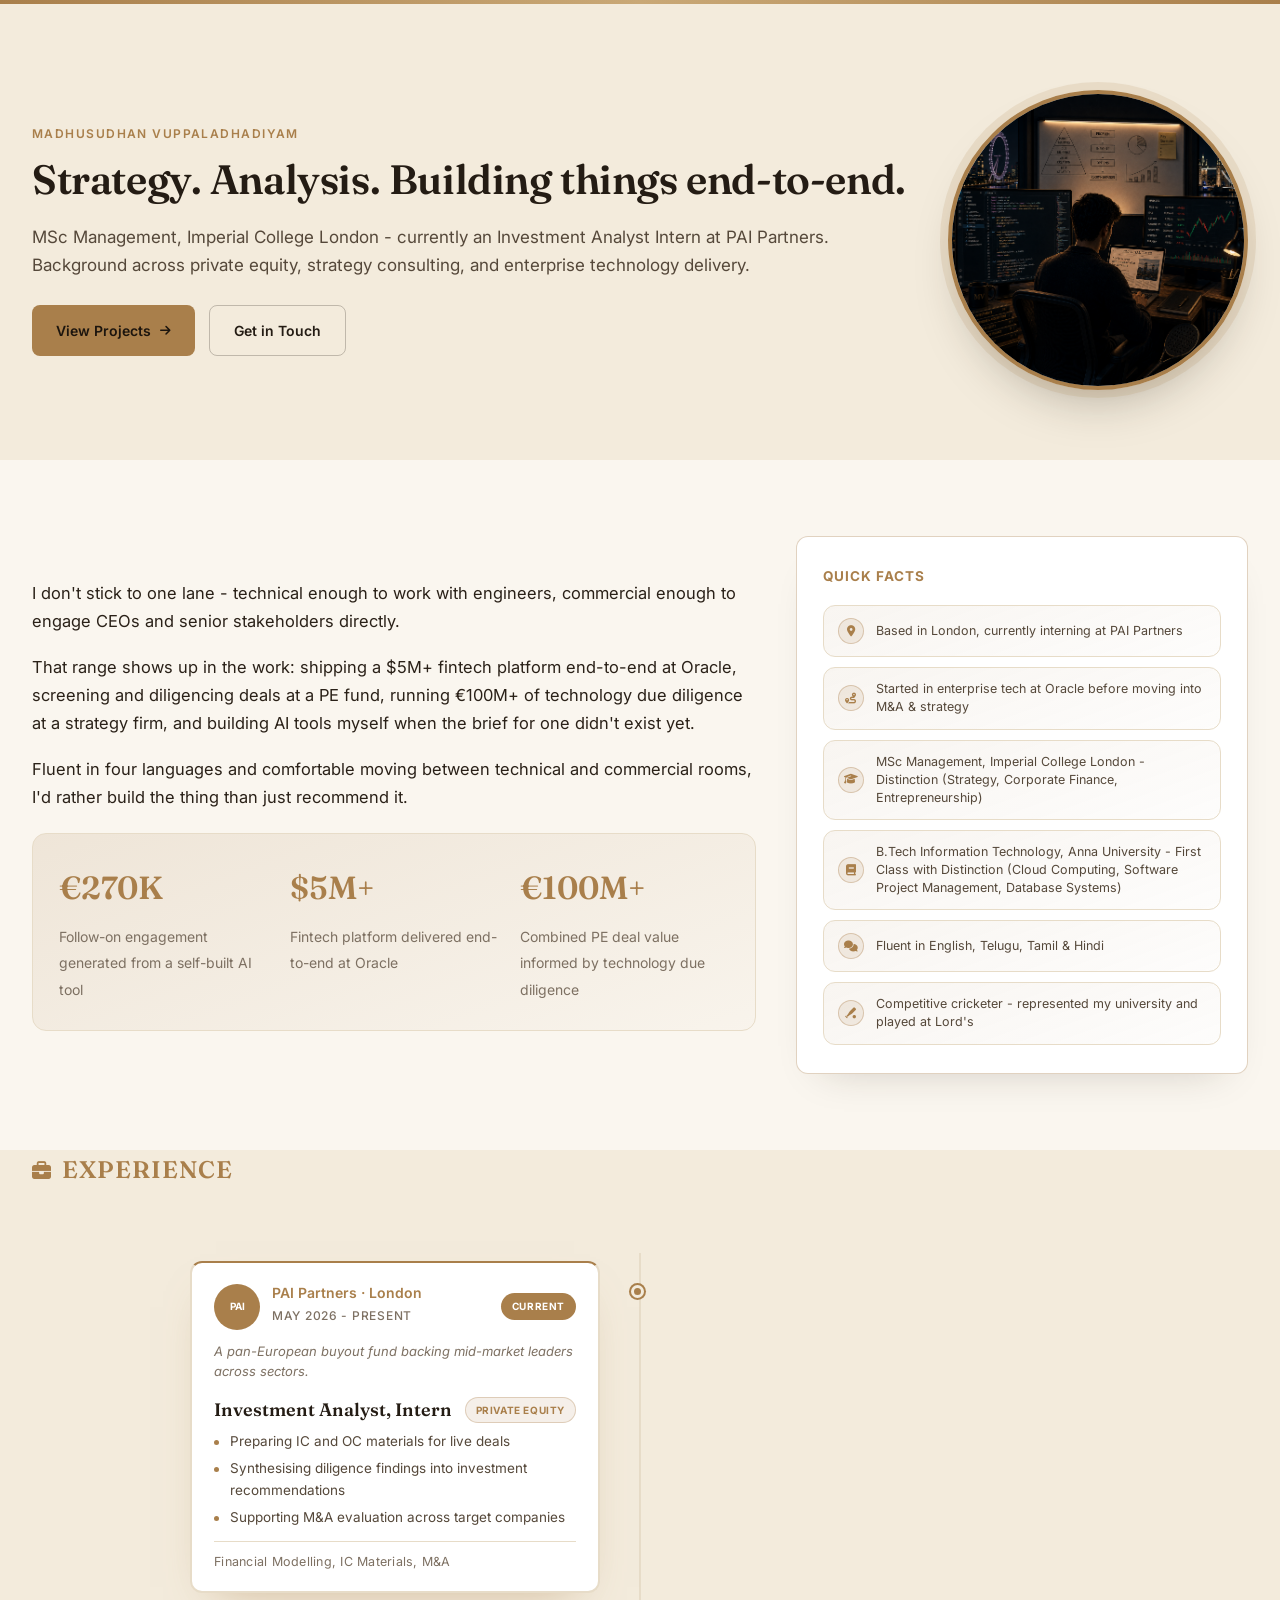
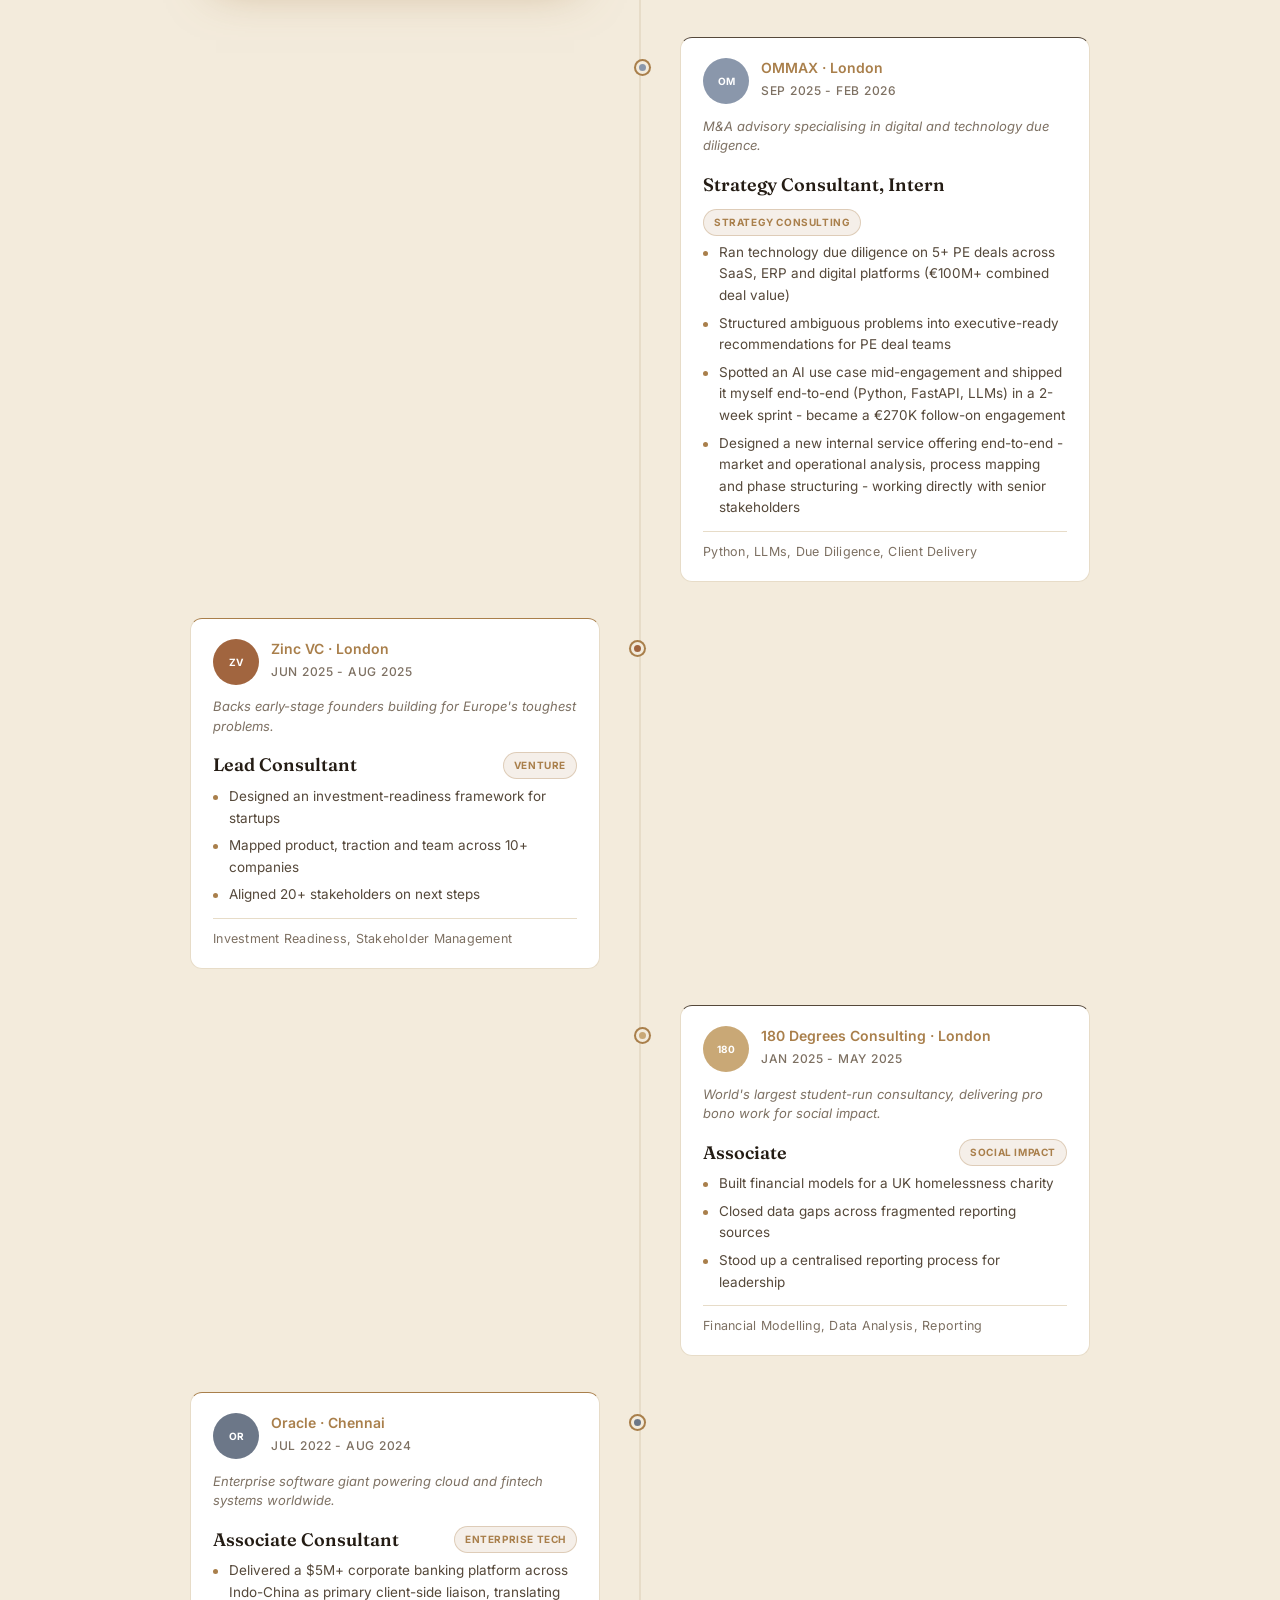
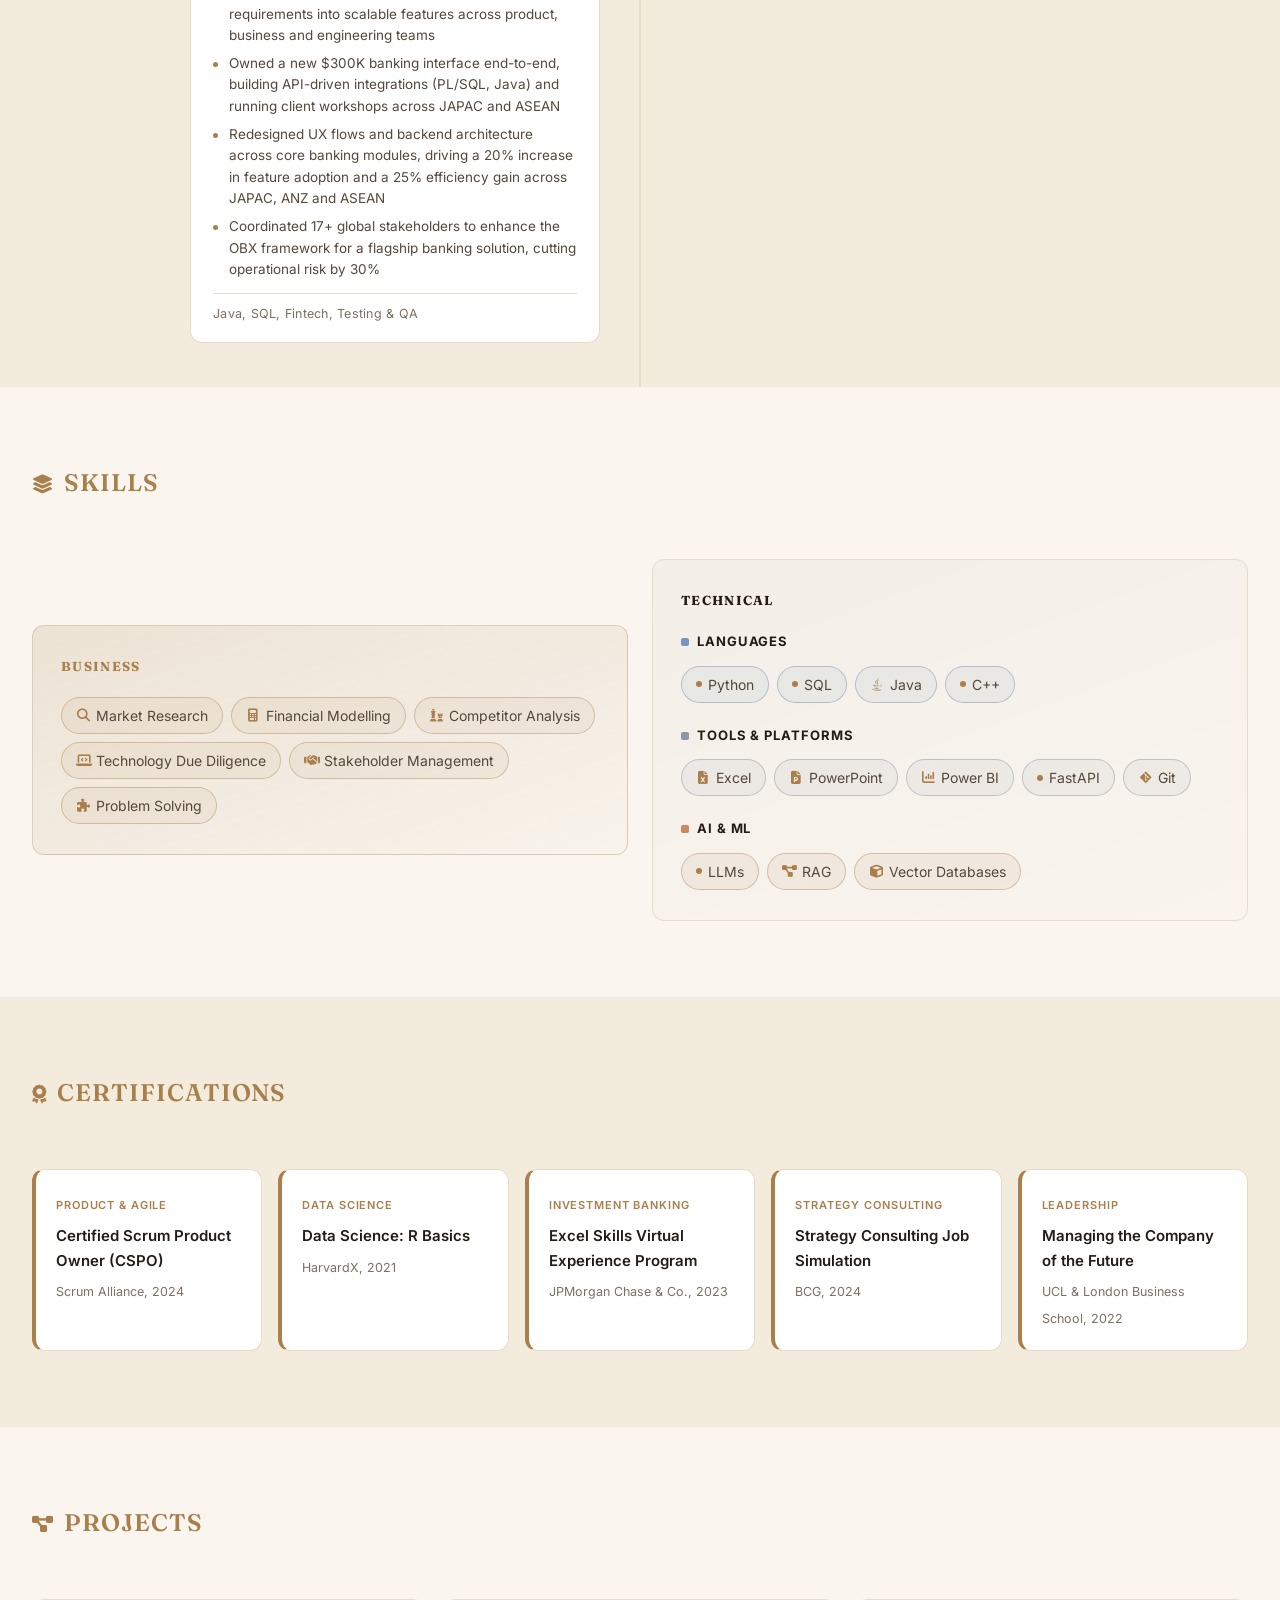
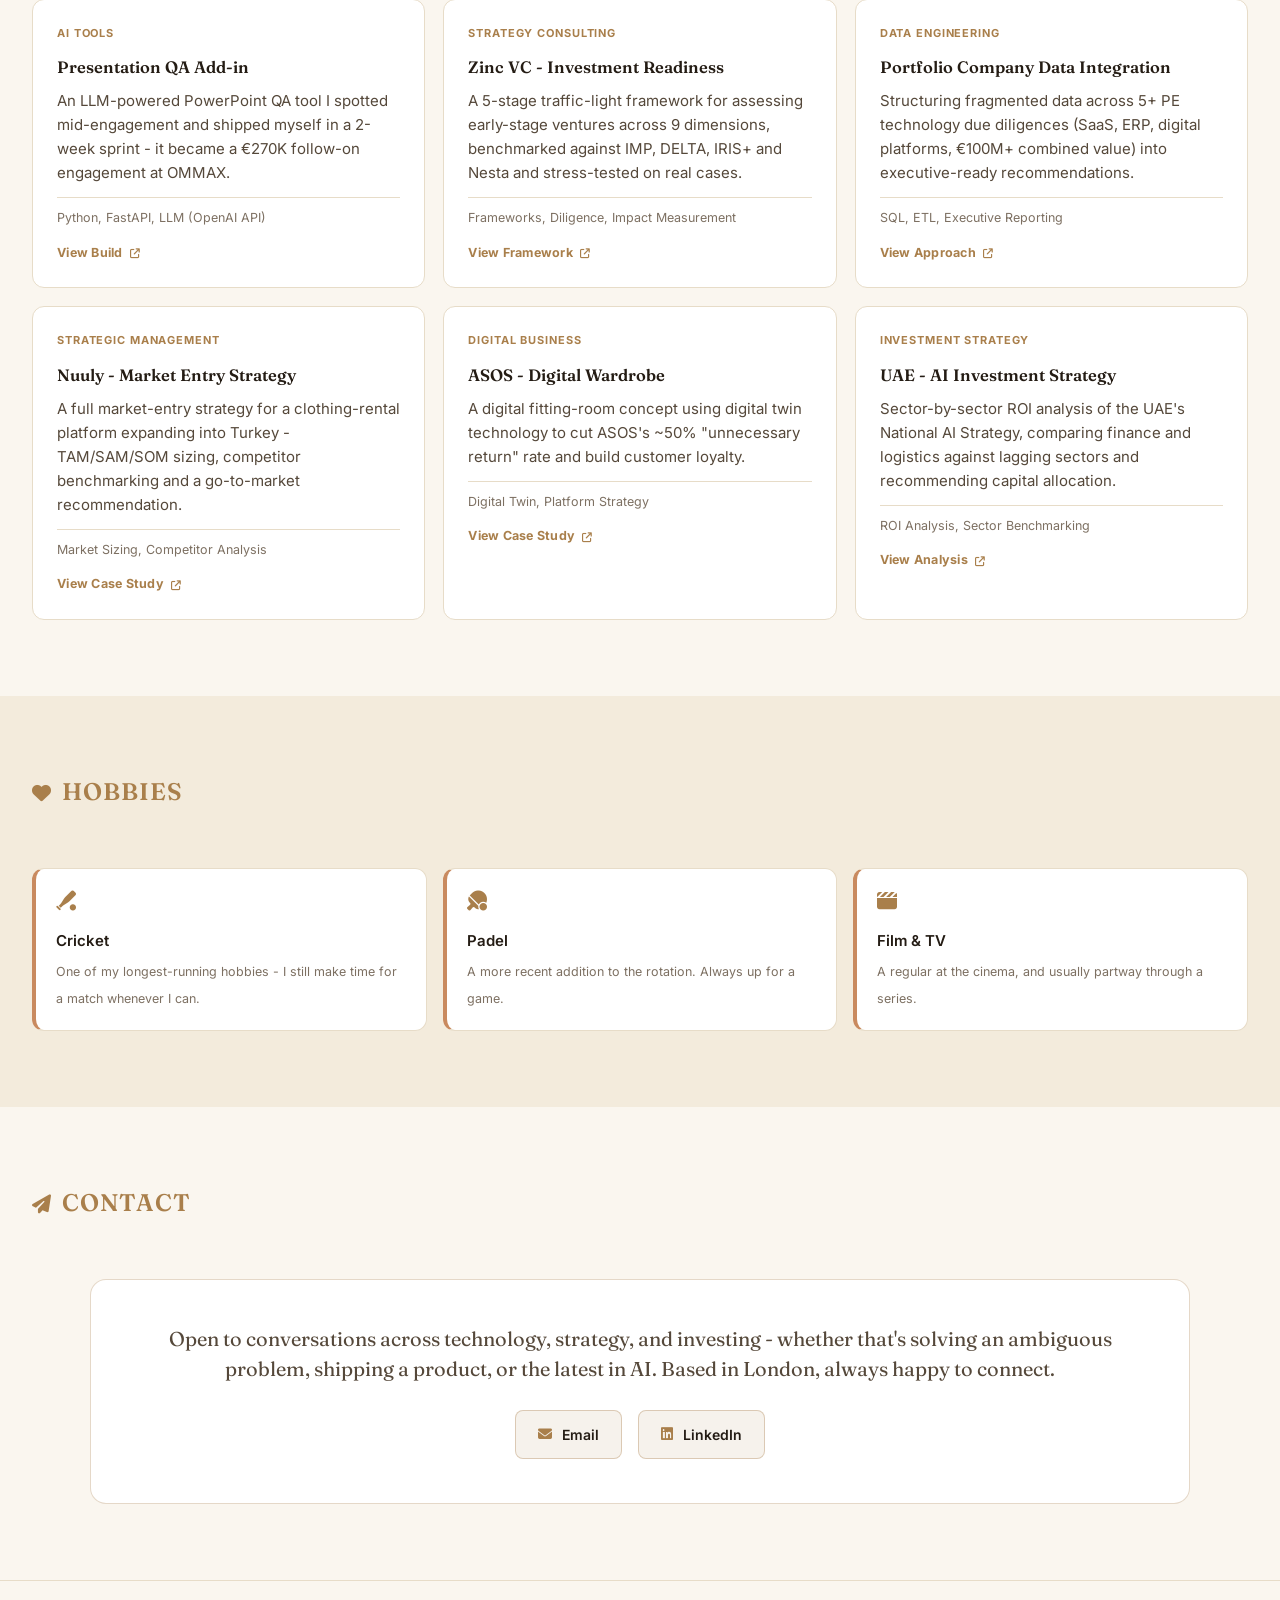
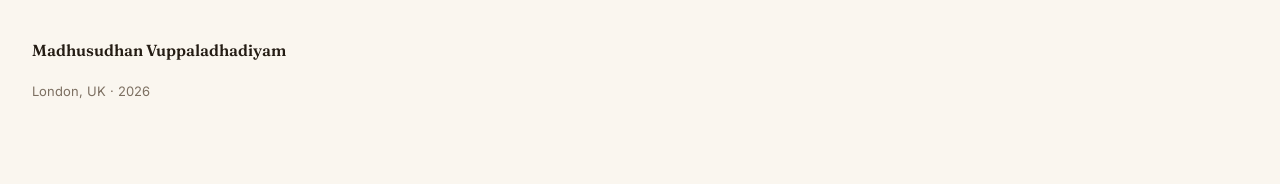
==== index.html @ 216ff55b "Create index.html" ====
<!DOCTYPE html><html lang="en"><head><meta charset="UTF-8"><meta name="viewport" content="width=device-width, initial-scale=1.0"><title>Madhusudhan Vuppaladhadiyam</title><link rel="preconnect" href="https://fonts.googleapis.com"><link href="https://fonts.googleapis.com/css2?family=Inter:wght@400;500;600&family=Fraunces:opsz,wght@9..144,500;9..144,600&display=swap" rel="stylesheet"><link rel="stylesheet" href="style.css?v=13"><link rel="stylesheet" href="style2.css?v=8"><link rel="stylesheet" href="style3.css?v=23"><link rel="stylesheet" href="style3b.css?v=1"><link rel="stylesheet" href="style4.css?v=11"><link rel="stylesheet" href="https://cdnjs.cloudflare.com/ajax/libs/font-awesome/6.5.1/css/all.min.css"></head><body><header class="hero"><div class="hero-grid"><div class="hero-text"><p class="eyebrow">Madhusudhan Vuppaladhadiyam</p><h1>Strategy. Analysis. Building things end‑to‑end.</h1><p class="tagline">MSc Management, Imperial College London - currently an Investment Analyst Intern at PAI Partners. Background across private equity, strategy consulting, and enterprise technology delivery.</p><div class="hero-cta"><a href="#projects" class="btn-primary">View Projects<i class="fa-solid fa-arrow-right"></i></a><a href="#contact" class="btn-outline">Get in Touch</a></div></div><div class="hero-photo"><img src="profile.jpg?v=1" alt="Madhusudhan Vuppaladhadiyam"></div></div></header><main><section class="about" id="about"><div class="wrap"><div class="about-grid"><div class="about-main"><p>I don't stick to one lane - technical enough to work with engineers, commercial enough to engage CEOs and senior stakeholders directly.</p><p>That range shows up in the work: shipping a $5M+ fintech platform end-to-end at Oracle, screening and diligencing deals at a PE fund, running &euro;100M+ of technology due diligence at a strategy firm, and building AI tools myself when the brief for one didn't exist yet.</p><p>Fluent in four languages and comfortable moving between technical and commercial rooms, I'd rather build the thing than just recommend it.</p><div class="impact-grid"><div class="impact-stat"><span class="impact-num">&euro;270K</span><span class="impact-label">Follow-on engagement generated from a self-built AI tool</span></div><div class="impact-stat"><span class="impact-num">$5M+</span><span class="impact-label">Fintech platform delivered end-to-end at Oracle</span></div><div class="impact-stat"><span class="impact-num">&euro;100M+</span><span class="impact-label">Combined PE deal value informed by technology due diligence</span></div></div></div><aside class="quick-facts-card"><h4>Quick Facts</h4><div id="quick-facts"></div></aside></div></div></section><section class="experience" id="experience"><div class="wrap"><h2><i class="fa-solid fa-briefcase"></i>Experience</h2><div class="timeline" id="timeline"></div></div></section><section class="skills" id="skills"><div class="wrap"><h2><i class="fa-solid fa-layer-group"></i>Skills</h2><div class="skills-panel" id="skills-panel"></div></div></section><section class="certifications" id="certifications"><div class="wrap"><h2><i class="fa-solid fa-award"></i>Certifications</h2><div class="cert-grid" id="cert-grid"></div></div></section><section class="projects" id="projects"><div class="wrap"><h2><i class="fa-solid fa-diagram-project"></i>Projects</h2><div class="project-grid" id="projects-grid"></div></div></section><section class="interests" id="interests"><div class="wrap"><h2><i class="fa-solid fa-heart"></i>Hobbies</h2><div class="cert-grid" id="hobby-grid"></div></div></section><section class="contact" id="contact"><div class="wrap"><h2><i class="fa-solid fa-paper-plane"></i>Contact</h2><div class="contact-panel"><p class="contact-lede">Open to conversations across technology, strategy, and investing - whether that's solving an ambiguous problem, shipping a product, or the latest in AI. Based in London, always happy to connect.</p><div class="contact-links"><a href="mailto:madhusudhan7401@gmail.com" class="contact-link"><i class="fa-solid fa-envelope"></i><span>Email</span></a><a href="https://www.linkedin.com/in/madhusudhan-vuppaladhadiyam007" target="_blank" rel="noopener" class="contact-link"><i class="fa-brands fa-linkedin"></i><span>LinkedIn</span></a></div></div></div></section></main><footer><div class="wrap"><p>Madhusudhan Vuppaladhadiyam</p><span class="foot-note">London, UK &middot; 2026</span></div></footer><script src="data.js?v=18"></script><script src="data2.js?v=3"></script><script src="app.js?v=17"></script></body></html>
---- style.css ----
:root{--navy:#101c30;--navy2:#16253d;--paper:#faf8f4;--ink:#1c2128;--muted:#5c6674;--gold:#a97f4b;--line:#e3ddd2;--card:#fff;--radius:10px;--maxw:920px}*{box-sizing:border-box;margin:0;padding:0}body{background:var(--paper);color:var(--ink);font-family:'Inter',system-ui,-apple-system,sans-serif;font-size:16px;line-height:1.65;-webkit-font-smoothing:antialiased}h1,h2,h3{font-family:'Fraunces',Georgia,serif;font-weight:600;color:var(--navy)}a{color:inherit;text-decoration:none}section,header,footer{max-width:var(--maxw);margin:0 auto;padding:0 24px}.hero{padding:100px 24px 60px;text-align:left;border-bottom:1px solid var(--line);margin-bottom:56px}.eyebrow{letter-spacing:.12em;text-transform:uppercase;font-size:12px;color:var(--gold);font-weight:600;margin-bottom:14px}.hero h1{font-size:50px;line-height:1.12;letter-spacing:-.01em;margin-bottom:20px}.tagline{color:var(--muted);font-size:17px;margin-bottom:26px}.links{display:flex;gap:22px;flex-wrap:wrap}.links a{font-size:14px;font-weight:500;color:var(--navy);border-bottom:1px solid var(--gold);padding-bottom:2px;transition:opacity .15s}.links a:hover{opacity:.6}main section{margin-bottom:76px}h2{font-size:13px;letter-spacing:.12em;text-transform:uppercase;color:var(--gold);font-weight:600;margin-bottom:28px}.timeline{position:relative;padding:8px 0}.timeline::before{content:'';position:absolute;left:50%;top:0;bottom:0;width:2px;background:var(--line);transform:translateX(-50%)}.tl-item{position:relative;margin-bottom:36px;width:calc(50% - 42px)}.tl-item:nth-child(odd){margin-right:auto}.tl-item:nth-child(even){margin-left:auto}.tl-dot{position:absolute;top:26px;width:13px;height:13px;border-radius:50%;border:3px solid var(--paper);box-shadow:0 0 0 2px var(--gold);z-index:2}.tl-item:nth-child(odd) .tl-dot{right:-45px}.tl-item:nth-child(even) .tl-dot{left:-45px}.sw0{background:var(--gold)}.sw1{background:var(--navy)}.sw2{background:#7a6a53}.sw3{background:#8c5a3c}.sw4{background:var(--navy2)}.tl-card{display:flex;background:var(--card);border:1px solid var(--line);border-radius:var(--radius);overflow:hidden}.tl-role-half{flex:1.3;padding:20px 22px}.tl-date{display:block;font-size:11.5px;text-transform:uppercase;letter-spacing:.08em;color:var(--gold);font-weight:600;margin-bottom:6px}.tl-role-half h3{font-size:16.5px;margin-bottom:6px}.tl-role-half p{color:var(--navy2);font-size:13px;line-height:1.5}.tl-co-half{flex:1;padding:18px 20px;border-left:1px solid var(--line);background:linear-gradient(160deg,rgba(169,127,75,.08),rgba(16,28,48,.04));display:flex;flex-direction:column;justify-content:center;gap:8px}.tl-co-top{display:flex;align-items:center;gap:10px}.tl-co-name{display:block;font-weight:600;font-size:13px;color:var(--navy);font-family:'Fraunces',Georgia,serif}.tl-co-blurb{display:block;font-size:11.5px;color:var(--muted);line-height:1.4}.edu-item{padding-bottom:8px}.tl-head{display:flex;align-items:baseline;flex-wrap:wrap;gap:10px;margin-bottom:2px}.tl-head h3{font-size:19px}.tl-head .tl-date{font-size:13px;color:var(--muted);white-space:nowrap;font-weight:500;text-transform:none;letter-spacing:0;display:inline}.edu-item .tl-org{color:var(--gold);font-size:14px;font-weight:600;margin-bottom:8px}.pills{display:flex;flex-wrap:wrap;gap:8px}.pills span{background:var(--card);border:1px solid var(--line);padding:6px 14px;border-radius:20px;font-size:13px;color:var(--navy2)}.cert-grid{display:grid;grid-template-columns:repeat(auto-fit,minmax(200px,1fr));gap:16px}.cert-card{background:var(--card);border:1px solid var(--line);border-radius:var(--radius);padding:20px}.cert-cat{font-size:11px;text-transform:uppercase;letter-spacing:.08em;color:var(--gold);font-weight:600}.cert-card p{font-size:15px;font-weight:600;margin:8px 0 4px;color:var(--navy)}.cert-year{font-size:12.5px;color:var(--muted)}.project-grid{display:grid;grid-template-columns:repeat(3,1fr);gap:18px}.project-card{background:var(--card);border:1px solid var(--line);border-radius:var(--radius);padding:24px;transition:transform .18s,box-shadow .18s,border-color .18s}.project-card:hover{transform:translateY(-3px);box-shadow:0 12px 24px rgba(16,28,48,.08);border-color:var(--gold)}.proj-icon{color:var(--gold);font-size:18px}.project-card h3{font-size:16.5px;margin:12px 0 8px}.project-card p{font-size:13.5px;color:var(--muted)}footer{padding:56px 24px 80px;border-top:1px solid var(--line);margin-top:24px;text-align:left}footer p{font-family:'Fraunces',Georgia,serif;font-weight:600;color:var(--navy);margin-bottom:14px}footer .links a{font-size:13px}@media(max-width:900px){.project-grid{grid-template-columns:repeat(2,1fr)}}@media(max-width:760px){.hero{padding:64px 20px 40px}.hero h1{font-size:33px}.skills-panel{grid-template-columns:1fr;gap:24px}.hero-cta{flex-direction:column;align-items:stretch}.project-grid{grid-template-columns:1fr}.timeline::before{left:14px}.tl-item{width:100%;margin-left:34px !important;margin-right:0 !important}.tl-item .tl-dot{left:-20px;right:auto;top:6px}.tl-card{flex-direction:column}.tl-co-half{border-left:none;border-top:1px solid var(--line)}}
---- style2.css ----
.tl-co-logo{width:46px;height:46px;overflow:hidden;background:var(--paper);border:1px solid var(--line);color:var(--navy);border-radius:50%;display:flex;align-items:center;justify-content:center;font-size:10px;font-weight:700;flex-shrink:0}
.tl-co-logo img{width:60%;height:60%;object-fit:contain}
.tl-fallback{color:#fff;border:none}
.edu-top{display:flex;align-items:center;gap:14px;margin-bottom:12px}
.edu-logo{width:42px;height:42px;border-radius:10px;font-size:11px}
.mod-pills{margin-top:14px}
.pills span{display:flex;align-items:center;gap:6px}
.pills span img{width:13px;height:13px;object-fit:contain}
---- style3.css ----
:root{--maxw:1500px;--maxw-wide:1500px;--navy:#241c14;--navy2:#55483a;--paper:#faf6ef;--paper2:#f3ebdc;--ink:#2a2118;--muted:#7d7062;--line:#e7dcc8;--card:#ffffff;--radius:12px}body::before{content:'';position:fixed;top:0;left:0;right:0;height:4px;background:linear-gradient(90deg,var(--gold),#c9a876 50%,var(--gold));z-index:50}body{background:var(--paper);font-size:16px}h2 i{margin-right:10px;font-size:13px}section,header,footer,#experience{max-width:none;margin:0;padding:0}h2,#experience h2{max-width:none;padding:0;margin:0 0 44px}.wrap{max-width:var(--maxw);margin:0;padding:0 48px}main section{margin-bottom:0;padding:76px 0}main section:nth-of-type(even){background:var(--paper2)}.experience .tl-dot{border-color:var(--paper2)}.ml{font-size:11px;letter-spacing:.08em;text-transform:uppercase;color:var(--gold);font-weight:600;margin-top:16px;margin-bottom:8px;display:block}.pills span{font-size:14px}.pills span i{font-size:13px;color:var(--gold);width:14px;text-align:center}.pills span:not(.hi)::before{content:'';width:6px;height:6px;border-radius:50%;background:var(--gold);flex-shrink:0}.ic-java{color:#f89820}.ic-excel{color:#3fae6a}.ic-ppt{color:#e07a3a}.ic-pbi{color:#e0b64a}.hero{background:var(--paper2);padding:0;border-bottom:none;margin-bottom:0}.hero-grid{max-width:var(--maxw);margin:0;padding:90px 48px 70px;display:grid;grid-template-columns:1fr 340px;gap:48px;align-items:center}.hero h1{color:var(--navy)}.hero .tagline{color:var(--navy2)}.hero-photo{display:flex;justify-content:center}.hero-photo img{width:100%;max-width:340px;aspect-ratio:1/1;object-fit:cover;border-radius:50%;border:4px solid var(--gold);box-shadow:0 0 0 8px rgba(169,127,75,.14),0 25px 50px -20px rgba(43,34,20,.35)}.hero-cta{display:flex;gap:14px;flex-wrap:wrap;margin-top:4px}.btn-primary{background:var(--gold);color:#1c150e;padding:13px 24px;border-radius:8px;font-size:14px;font-weight:600;display:inline-flex;align-items:center;gap:9px;transition:transform .15s,box-shadow .15s}.btn-primary i{font-size:12px;transition:transform .15s}.btn-primary:hover{transform:translateY(-2px);box-shadow:0 10px 22px rgba(43,34,20,.25)}.btn-primary:hover i{transform:translateX(3px)}.btn-outline{border:1.5px solid rgba(42,33,24,.25);color:var(--navy);padding:13px 24px;border-radius:8px;font-size:14px;font-weight:600;display:inline-flex;align-items:center;transition:background .15s,color .15s}.btn-outline:hover{background:var(--navy);color:var(--paper)}.about-grid{display:grid;grid-template-columns:1.6fr 1fr;gap:40px;align-items:center}.about-main p{margin-bottom:18px;font-size:16.5px;line-height:1.7;color:var(--ink)}.impact-grid{display:grid;grid-template-columns:repeat(3,1fr);gap:22px;background:linear-gradient(160deg,rgba(169,127,75,.14),rgba(169,127,75,.02));border:1px solid var(--line);border-radius:14px;padding:28px 26px;margin-top:22px}.impact-num{display:block;font-family:'Fraunces',Georgia,serif;font-size:32px;font-weight:600;color:var(--gold);margin-bottom:8px}.impact-label{font-size:14px;color:var(--muted);line-height:1.5}.quick-facts-card{background:var(--card);border:1px solid rgba(169,127,75,.35);border-radius:var(--radius);padding:28px 26px;position:sticky;top:24px;box-shadow:0 20px 40px -28px rgba(43,34,20,.25)}.quick-facts-card h4{font-size:13.5px;letter-spacing:.08em;text-transform:uppercase;color:var(--gold);margin-bottom:18px}.qf-fact{display:flex;gap:12px;align-items:center;margin-bottom:16px}.qf-fact:last-child{margin-bottom:0}.qf-badge{flex-shrink:0;width:32px;height:32px;border-radius:50%;background:rgba(169,127,75,.12);border:1px solid rgba(169,127,75,.35);display:flex;align-items:center;justify-content:center}.qf-badge i{color:var(--gold);font-size:13px}.qf-fact span{font-size:14.5px;line-height:1.5;color:var(--navy2)}.tl-card{display:block;text-align:left;padding:22px 26px;overflow:visible;max-width:780px}.tl-card-top{display:flex;align-items:center;gap:12px;margin-bottom:8px
---- style3b.css ----
}.tl-co-logo{background:#fff;border-color:var(--line)}.tl-co-info{display:flex;flex-direction:column;gap:3px}.tl-org{font-size:14px;font-weight:600;color:var(--gold);cursor:default}.tl-card-top .tl-date{display:inline;font-size:12px;color:var(--muted);text-transform:uppercase;letter-spacing:.06em;font-weight:500}.tl-card h3{margin-bottom:10px;font-size:21px;color:var(--navy)}.tl-bullets{list-style:none;margin:0 0 12px;padding:0}.tl-bullets li{position:relative;padding-left:16px;color:var(--navy2);font-size:15px;line-height:1.6;margin-bottom:6px}.tl-bullets li::before{content:'';position:absolute;left:0;top:9px;width:5px;height:5px;border-radius:50%;background:var(--gold)}.tl-bullets li:last-child{margin-bottom:0}.tl-tags{display:block;font-size:12.5px;color:var(--muted);letter-spacing:.02em;padding-top:10px;border-top:1px solid var(--line)}.sw0{background:var(--gold)}.sw1{background:#8a97ab}.sw2{background:#a1653f}.sw3{background:#c9a876}.sw4{background:#6c7788}.skills-panel{display:grid;grid-template-columns:1fr 1fr;gap:24px;align-items:center}.skills-col{border-radius:var(--radius);padding:30px 28px}.skills-biz{background:linear-gradient(160deg,rgba(169,127,75,.16),rgba(169,127,75,.02));border:1px solid rgba(169,127,75,.3)}.skills-tech{background:linear-gradient(160deg,rgba(43,34,20,.03),rgba(43,34,20,.005));border:1px solid var(--line)}.skills-col-h{font-size:13px;text-transform:uppercase;letter-spacing:.1em;font-weight:700;margin-bottom:20px;color:var(--navy)}.skills-biz .skills-col-h{color:var(--gold)}.skills-tech .skill-group{margin-bottom:22px}.skills-tech .skill-group:last-child{margin-bottom:0}.skill-group h4{font-size:13px;text-transform:uppercase;letter-spacing:.07em;margin-bottom:13px;color:var(--navy);display:flex;align-items:center;gap:8px}.skill-group h4::before{content:'';width:8px;height:8px;border-radius:2px;flex-shrink:0}.cat-a h4::before{background:var(--gold)}.cat-b h4::before{background:#7896c2}.cat-c h4::before{background:#c98a5f}.cat-d h4::before{background:#8c96a6}.cert-card{border-left:4px solid var(--gold)}.hobby-card{border-left:4px solid #c98a5f}.hobby-icon{color:var(--gold);font-size:20px;margin-bottom:10px;display:block}.proj-cat{font-size:11px;text-transform:uppercase;letter-spacing:.08em;color:var(--gold);font-weight:700}.project-card p{margin:0 0 12px;font-size:15px;line-height:1.6;color:var(--navy2)}.proj-tech{display:block;font-size:12.5px;color:var(--muted);padding-top:10px;border-top:1px solid var(--line)}.contact-panel{background:var(--card);border:1px solid rgba(169,127,75,.3);border-radius:16px;padding:44px 40px;text-align:center;max-width:640px;margin:0 auto}.contact-lede{font-family:'Fraunces',Georgia,serif;font-size:20px;color:var(--navy2);margin-bottom:26px;line-height:1.5}.contact-links{display:flex;gap:16px;justify-content:center;flex-wrap:wrap}.contact-link{display:inline-flex;align-items:center;gap:10px;background:rgba(169,127,75,.1);border:1px solid rgba(169,127,75,.35);color:var(--navy);padding:12px 22px;border-radius:8px;font-size:14px;font-weight:600;transition:background .15s,transform .15s}.contact-link i{color:var(--gold)}.contact-link:hover{background:var(--gold);color:#1c150e;transform:translateY(-2px)}.contact-link:hover i{color:#1c150e}footer{padding:56px 0 80px;border-top:1px solid var(--line);margin-top:0}.foot-note{font-size:13px;color:var(--muted)}@media(max-width:900px){.hero-grid{grid-template-columns:1fr;padding:60px 20px 50px;text-align:left;gap:32px}.hero-photo{order:-1;margin-bottom:8px;justify-content:center}.hero-photo img{max-width:220px}.skills-panel{grid-template-columns:1fr}main section{padding:52px 0}}@media(max-width:760px){.about-grid{grid-template-columns:1fr}.impact-grid{grid-template-columns:1fr}.impact-num{font-size:28px}.quick-facts-card{position:static}.contact-panel{padding:32px 24px}}
---- style4.css ----
.timeline{max-width:900px;margin:0 auto}.timeline::before{left:50%;transform:translateX(-50%)}.tl-item:nth-child(odd),.tl-item:nth-child(even){width:calc(50% - 40px)}.tl-item:nth-child(odd){margin-left:0;margin-right:auto}.tl-item:nth-child(even){margin-left:auto;margin-right:0}.tl-item:nth-child(odd) .tl-dot,.tl-item:nth-child(even) .tl-dot{top:24px}.tl-item:nth-child(odd) .tl-dot{right:-44px;left:auto}.tl-item:nth-child(even) .tl-dot{left:-44px;right:auto}.tl-card{max-width:none;padding:18px 22px}.tl-card h3{font-size:18px}.tl-bullets li{font-size:13.5px}.tl-co-blurb{font-size:13px;color:var(--muted);font-style:italic;line-height:1.5;margin:0 0 14px}h2{font-size:24px;letter-spacing:.04em;margin:0 0 56px}h2 i{font-size:19px}.tl-item:nth-child(odd) .tl-card{border-top-color:var(--gold)}.tl-item:nth-child(even) .tl-card{border-top-color:var(--navy2)}#experience h2{font-size:24px;margin:0 0 64px}.wrap{margin:0 auto;padding:0 32px}.hero-grid{margin:0 auto;padding:90px 32px 70px;gap:36px;grid-template-columns:1fr 300px}.contact-panel{max-width:1100px}.hero h1{font-size:clamp(34px,3.2vw,46px)}

/* Scroll-triggered reveal */
.reveal{opacity:0;transform:translateY(24px);transition:opacity .65s cubic-bezier(.2,.7,.3,1),transform .65s cubic-bezier(.2,.7,.3,1)}
.reveal.in{opacity:1;transform:none}
main>section.reveal{transition-delay:0s}

/* Current-role emphasis + card header row (previously unstyled) */
.tl-card-top{display:flex;align-items:center;gap:12px;margin-bottom:10px;flex-wrap:wrap}
.tl-co-info{display:flex;flex-direction:column;gap:2px}
.tl-item.current .tl-card{border-width:2px;border-top-color:var(--gold);box-shadow:0 20px 44px -26px rgba(169,127,75,.55)}
.tl-item.current{margin-bottom:44px}
.tl-current-badge{margin-left:auto;background:var(--gold);color:#fff;font-size:10px;font-weight:700;letter-spacing:.06em;text-transform:uppercase;padding:5px 11px;border-radius:20px;flex-shrink:0}

/* Domain/sector tag on each experience card */
.tl-role-row{display:flex;align-items:center;justify-content:space-between;gap:10px;flex-wrap:wrap;margin-bottom:6px}
.tl-role-row h3{margin-bottom:0}
.tl-sector{font-size:10px;font-weight:700;letter-spacing:.06em;text-transform:uppercase;color:var(--gold);background:rgba(169,127,75,.12);border:1px solid rgba(169,127,75,.3);padding:4px 10px;border-radius:20px;white-space:nowrap;flex-shrink:0}

/* Quick Facts as compact wrapping chips instead of stacked sentences */
#quick-facts{display:flex;flex-wrap:wrap;gap:10px}
.qf-fact{flex:1 1 220px;min-width:0;background:linear-gradient(160deg,rgba(169,127,75,.08),rgba(169,127,75,.02));border:1px solid var(--line);border-radius:12px;padding:12px 14px;margin-bottom:0}
.qf-badge{width:26px;height:26px}
.qf-badge i{font-size:11px}
.qf-fact span{font-size:12.5px;line-height:1.45}

/* Skill chips tinted per category */
.pills span.cat-a{border-color:rgba(169,127,75,.4);background:rgba(169,127,75,.07)}
.pills span.cat-b{border-color:rgba(74,111,161,.35);background:rgba(74,111,161,.07)}
.pills span.cat-c{border-color:rgba(161,101,63,.35);background:rgba(161,101,63,.07)}
.pills span.cat-d{border-color:rgba(108,119,136,.35);background:rgba(108,119,136,.07)}

/* Project cards: View CTA + stronger hover-lift */
.project-card{display:flex;flex-direction:column}
.proj-cta{margin-top:14px;display:inline-flex;align-items:center;gap:7px;font-size:12.5px;font-weight:700;color:var(--gold);letter-spacing:.02em}
.proj-cta i{font-size:10px;transition:transform .15s}
.project-card:hover{transform:translateY(-6px);box-shadow:0 20px 40px rgba(16,28,48,.14);border-color:var(--gold)}
.project-card:hover .proj-cta i{transform:translate(2px,-2px)}
.cert-card{transition:transform .18s ease,box-shadow .18s ease,border-color .18s ease}
.cert-card:hover{transform:translateY(-4px);box-shadow:0 16px 30px rgba(16,28,48,.1);border-color:var(--gold)}

@media(max-width:900px){
.timeline{max-width:none}
}
@media(max-width:760px){
.qf-fact{flex:1 1 100%}
.tl-current-badge{margin-left:0}
.tl-card-top{flex-wrap:wrap}
.tl-item:nth-child(odd),.tl-item:nth-child(even){width:100%;margin-left:34px !important;margin-right:0}
.tl-item:nth-child(odd) .tl-dot,.tl-item:nth-child(even) .tl-dot{left:-20px;right:auto}
}
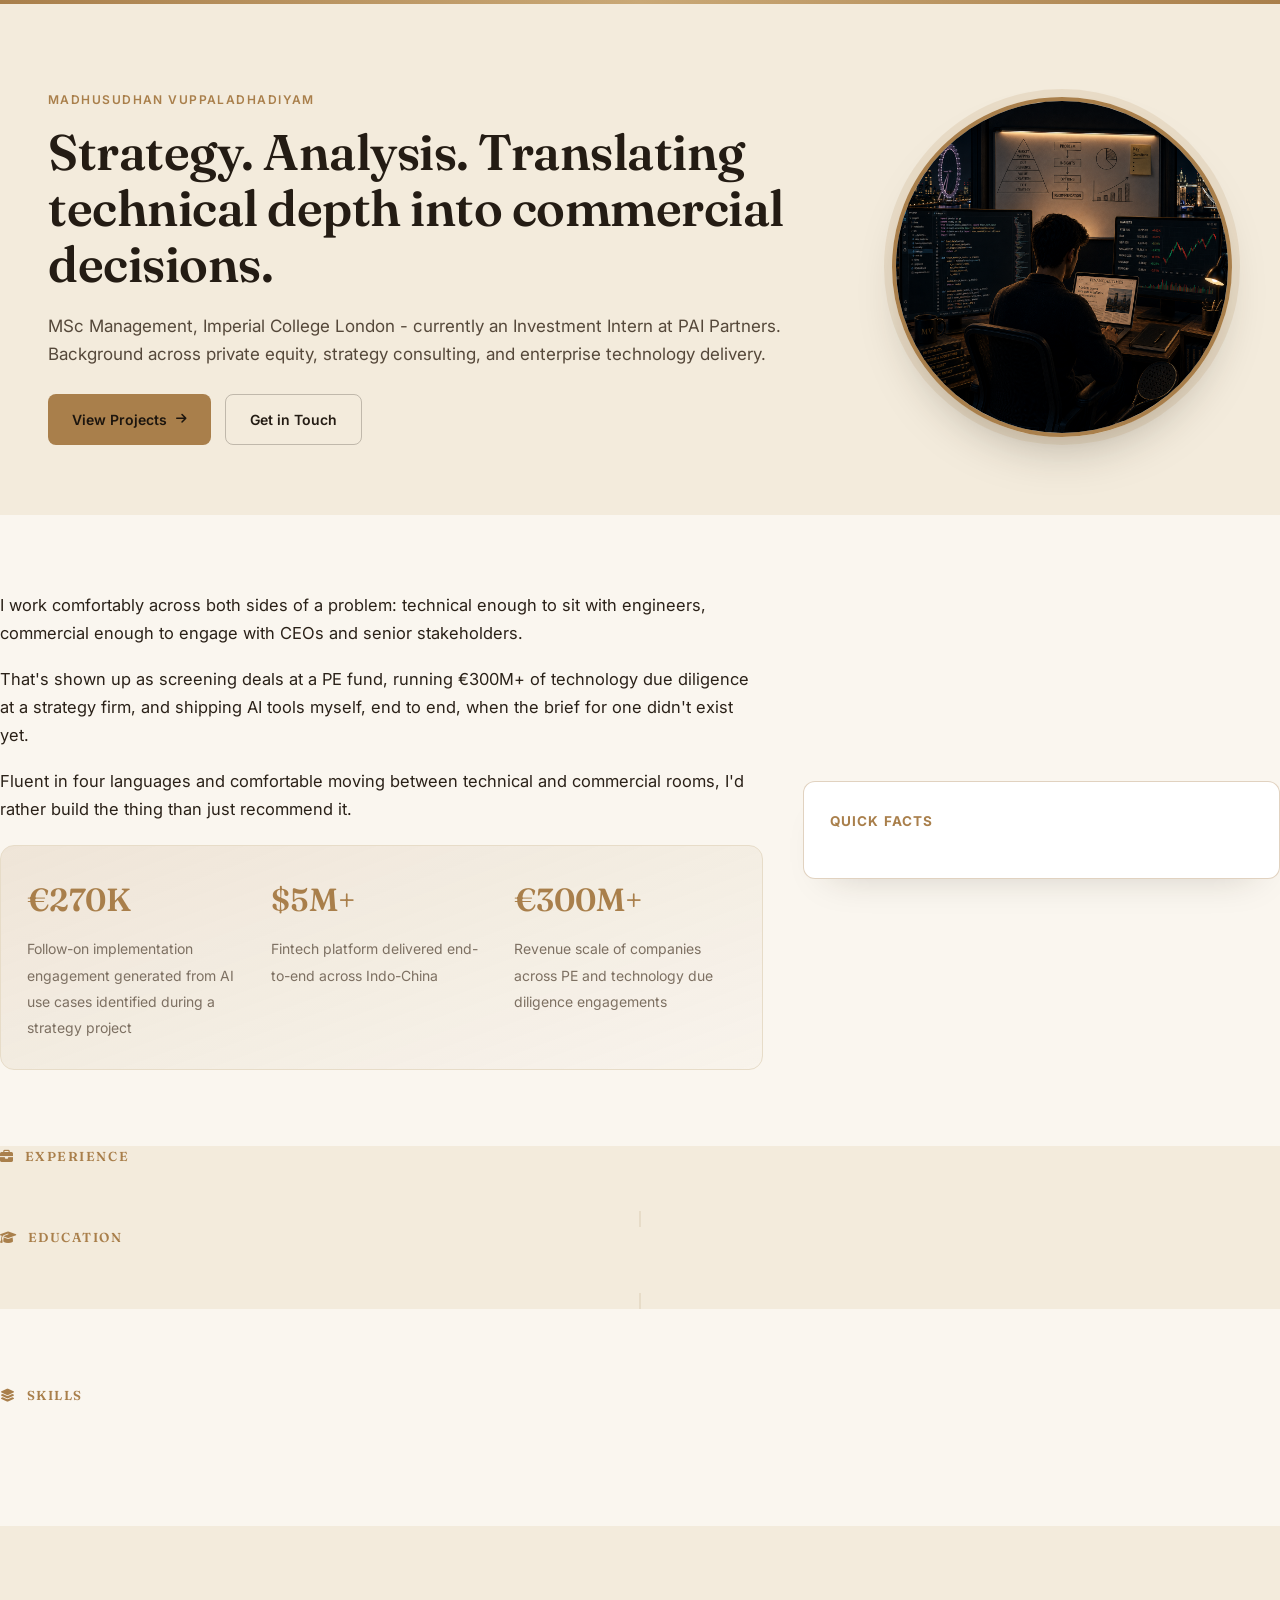
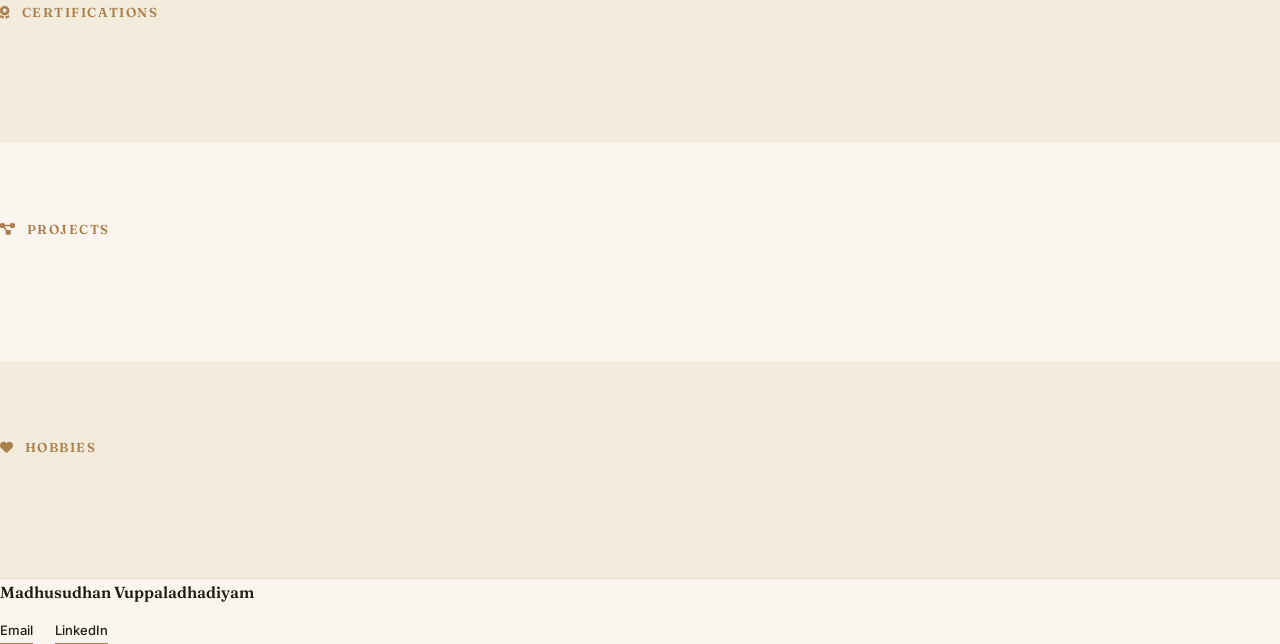
==== commit b60ac9d3: "Create index.html" ====
--- a/index.html
+++ b/index.html
@@ -1 +1 @@
-<!DOCTYPE html><html lang="en"><head><meta charset="UTF-8"><meta name="viewport" content="width=device-width, initial-scale=1.0"><title>Madhusudhan Vuppaladhadiyam</title><link rel="preconnect" href="https://fonts.googleapis.com"><link href="https://fonts.googleapis.com/css2?family=Inter:wght@400;500;600&family=Fraunces:opsz,wght@9..144,500;9..144,600&display=swap" rel="stylesheet"><link rel="stylesheet" href="style.css?v=13"><link rel="stylesheet" href="style2.css?v=8"><link rel="stylesheet" href="style3.css?v=23"><link rel="stylesheet" href="style3b.css?v=1"><link rel="stylesheet" href="style4.css?v=11"><link rel="stylesheet" href="https://cdnjs.cloudflare.com/ajax/libs/font-awesome/6.5.1/css/all.min.css"></head><body><header class="hero"><div class="hero-grid"><div class="hero-text"><p class="eyebrow">Madhusudhan Vuppaladhadiyam</p><h1>Strategy. Analysis. Building things end‑to‑end.</h1><p class="tagline">MSc Management, Imperial College London - currently an Investment Analyst Intern at PAI Partners. Background across private equity, strategy consulting, and enterprise technology delivery.</p><div class="hero-cta"><a href="#projects" class="btn-primary">View Projects<i class="fa-solid fa-arrow-right"></i></a><a href="#contact" class="btn-outline">Get in Touch</a></div></div><div class="hero-photo"><img src="profile.jpg?v=1" alt="Madhusudhan Vuppaladhadiyam"></div></div></header><main><section class="about" id="about"><div class="wrap"><div class="about-grid"><div class="about-main"><p>I don't stick to one lane - technical enough to work with engineers, commercial enough to engage CEOs and senior stakeholders directly.</p><p>That range shows up in the work: shipping a $5M+ fintech platform end-to-end at Oracle, screening and diligencing deals at a PE fund, running &euro;100M+ of technology due diligence at a strategy firm, and building AI tools myself when the brief for one didn't exist yet.</p><p>Fluent in four languages and comfortable moving between technical and commercial rooms, I'd rather build the thing than just recommend it.</p><div class="impact-grid"><div class="impact-stat"><span class="impact-num">&euro;270K</span><span class="impact-label">Follow-on engagement generated from a self-built AI tool</span></div><div class="impact-stat"><span class="impact-num">$5M+</span><span class="impact-label">Fintech platform delivered end-to-end at Oracle</span></div><div class="impact-stat"><span class="impact-num">&euro;100M+</span><span class="impact-label">Combined PE deal value informed by technology due diligence</span></div></div></div><aside class="quick-facts-card"><h4>Quick Facts</h4><div id="quick-facts"></div></aside></div></div></section><section class="experience" id="experience"><div class="wrap"><h2><i class="fa-solid fa-briefcase"></i>Experience</h2><div class="timeline" id="timeline"></div></div></section><section class="skills" id="skills"><div class="wrap"><h2><i class="fa-solid fa-layer-group"></i>Skills</h2><div class="skills-panel" id="skills-panel"></div></div></section><section class="certifications" id="certifications"><div class="wrap"><h2><i class="fa-solid fa-award"></i>Certifications</h2><div class="cert-grid" id="cert-grid"></div></div></section><section class="projects" id="projects"><div class="wrap"><h2><i class="fa-solid fa-diagram-project"></i>Projects</h2><div class="project-grid" id="projects-grid"></div></div></section><section class="interests" id="interests"><div class="wrap"><h2><i class="fa-solid fa-heart"></i>Hobbies</h2><div class="cert-grid" id="hobby-grid"></div></div></section><section class="contact" id="contact"><div class="wrap"><h2><i class="fa-solid fa-paper-plane"></i>Contact</h2><div class="contact-panel"><p class="contact-lede">Open to conversations across technology, strategy, and investing - whether that's solving an ambiguous problem, shipping a product, or the latest in AI. Based in London, always happy to connect.</p><div class="contact-links"><a href="mailto:madhusudhan7401@gmail.com" class="contact-link"><i class="fa-solid fa-envelope"></i><span>Email</span></a><a href="https://www.linkedin.com/in/madhusudhan-vuppaladhadiyam007" target="_blank" rel="noopener" class="contact-link"><i class="fa-brands fa-linkedin"></i><span>LinkedIn</span></a></div></div></div></section></main><footer><div class="wrap"><p>Madhusudhan Vuppaladhadiyam</p><span class="foot-note">London, UK &middot; 2026</span></div></footer><script src="data.js?v=18"></script><script src="data2.js?v=3"></script><script src="app.js?v=17"></script></body></html>
+<!DOCTYPE html><html lang="en"><head><meta charset="UTF-8"><meta name="viewport" content="width=device-width, initial-scale=1.0"><title>Madhusudhan Vuppaladhadiyam</title><link rel="preconnect" href="https://fonts.googleapis.com"><link href="https://fonts.googleapis.com/css2?family=Inter:wght@400;500;600&family=Fraunces:opsz,wght@9..144,500;9..144,600&display=swap" rel="stylesheet"><link rel="stylesheet" href="style.css?v=13"><link rel="stylesheet" href="style2.css?v=8"><link rel="stylesheet" href="style3.css?v=16"><link rel="stylesheet" href="https://cdnjs.cloudflare.com/ajax/libs/font-awesome/6.5.1/css/all.min.css"></head><body><header class="hero"><div class="hero-grid"><div class="hero-text"><p class="eyebrow">Madhusudhan Vuppaladhadiyam</p><h1>Strategy. Analysis. Translating technical depth into commercial decisions.</h1><p class="tagline">MSc Management, Imperial College London - currently an Investment Intern at PAI Partners. Background across private equity, strategy consulting, and enterprise technology delivery.</p><div class="hero-cta"><a href="#projects" class="btn-primary">View Projects<i class="fa-solid fa-arrow-right"></i></a><a href="mailto:madhusudhan7401@gmail.com" class="btn-outline">Get in Touch</a></div></div><div class="hero-photo"><img src="profile.jpg?v=2" alt="Madhusudhan Vuppaladhadiyam"></div></div></header><main><section class="about" id="about"><div class="about-grid"><div class="about-main"><p>I work comfortably across both sides of a problem: technical enough to sit with engineers, commercial enough to engage with CEOs and senior stakeholders.</p><p>That's shown up as screening deals at a PE fund, running &euro;300M+ of technology due diligence at a strategy firm, and shipping AI tools myself, end to end, when the brief for one didn't exist yet.</p><p>Fluent in four languages and comfortable moving between technical and commercial rooms, I'd rather build the thing than just recommend it.</p><div class="impact-grid"><div class="impact-stat"><span class="impact-num">&euro;270K</span><span class="impact-label">Follow-on implementation engagement generated from AI use cases identified during a strategy project</span></div><div class="impact-stat"><span class="impact-num">$5M+</span><span class="impact-label">Fintech platform delivered end-to-end across Indo-China</span></div><div class="impact-stat"><span class="impact-num">&euro;300M+</span><span class="impact-label">Revenue scale of companies across PE and technology due diligence engagements</span></div></div></div><aside class="quick-facts-card"><h4>Quick Facts</h4><div id="quick-facts"></div></aside></div></section><section class="exp-edu" id="experience"><div class="ee-grid"><div class="ee-col"><h2><i class="fa-solid fa-briefcase"></i>Experience</h2><div class="timeline" id="timeline-exp"></div></div><div class="ee-col" id="education"><h2><i class="fa-solid fa-graduation-cap"></i>Education</h2><div class="timeline" id="timeline-edu"></div></div></div></section><section class="skills" id="skills"><h2><i class="fa-solid fa-layer-group"></i>Skills</h2><div class="skills-panel" id="skills-panel"></div></section><section class="certifications" id="certifications"><h2><i class="fa-solid fa-award"></i>Certifications</h2><div class="cert-grid" id="cert-grid"></div></section><section class="projects" id="projects"><h2><i class="fa-solid fa-diagram-project"></i>Projects</h2><div class="project-grid" id="projects-grid"></div></section><section class="interests" id="interests"><h2><i class="fa-solid fa-heart"></i>Hobbies</h2><div class="cert-grid" id="hobby-grid"></div></section></main><footer><p>Madhusudhan Vuppaladhadiyam</p><div class="links"><a href="mailto:madhusudhan7401@gmail.com">Email</a><a href="https://www.linkedin.com/in/madhusudhan-vuppaladhadiyam007" target="_blank" rel="noopener">LinkedIn</a></div></footer><script src="data.js?v=14"></script><script src="data2.js?v=2"></script><script src="app.js?v=14"></script></body></html>
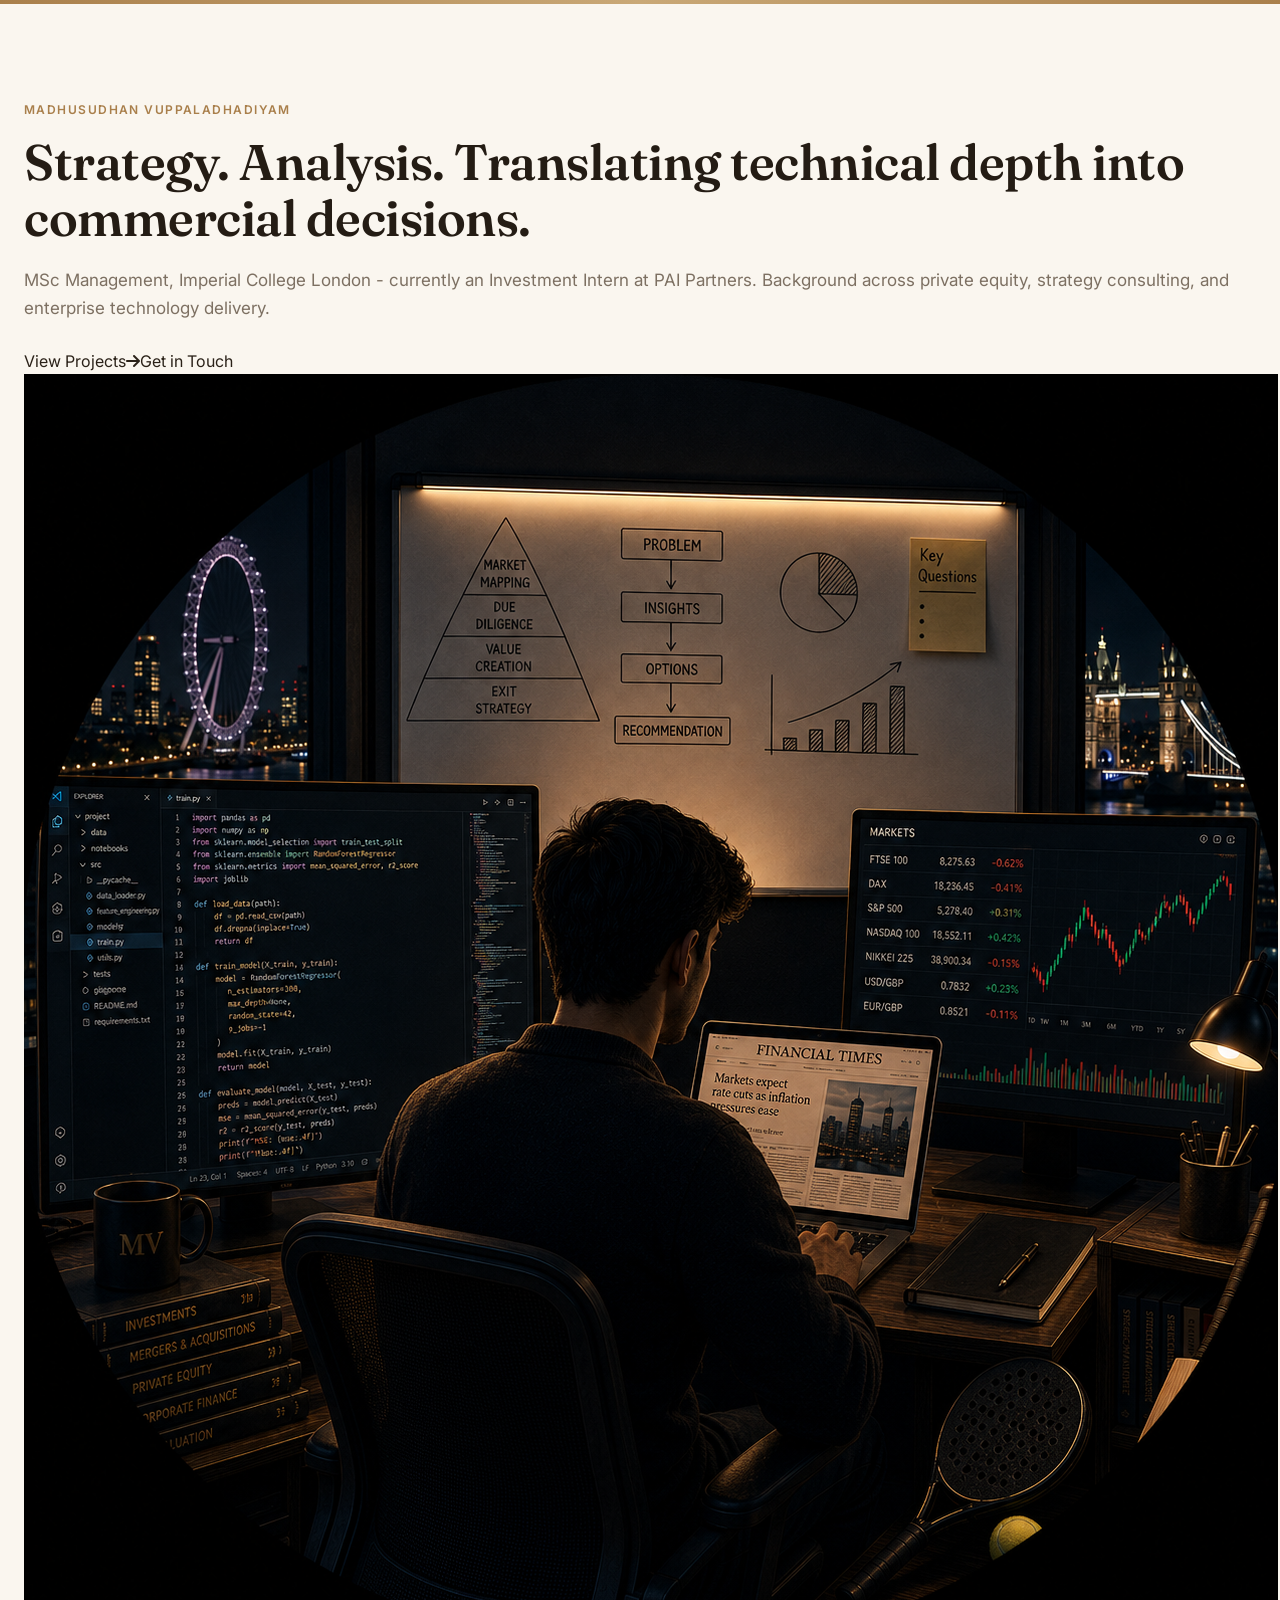
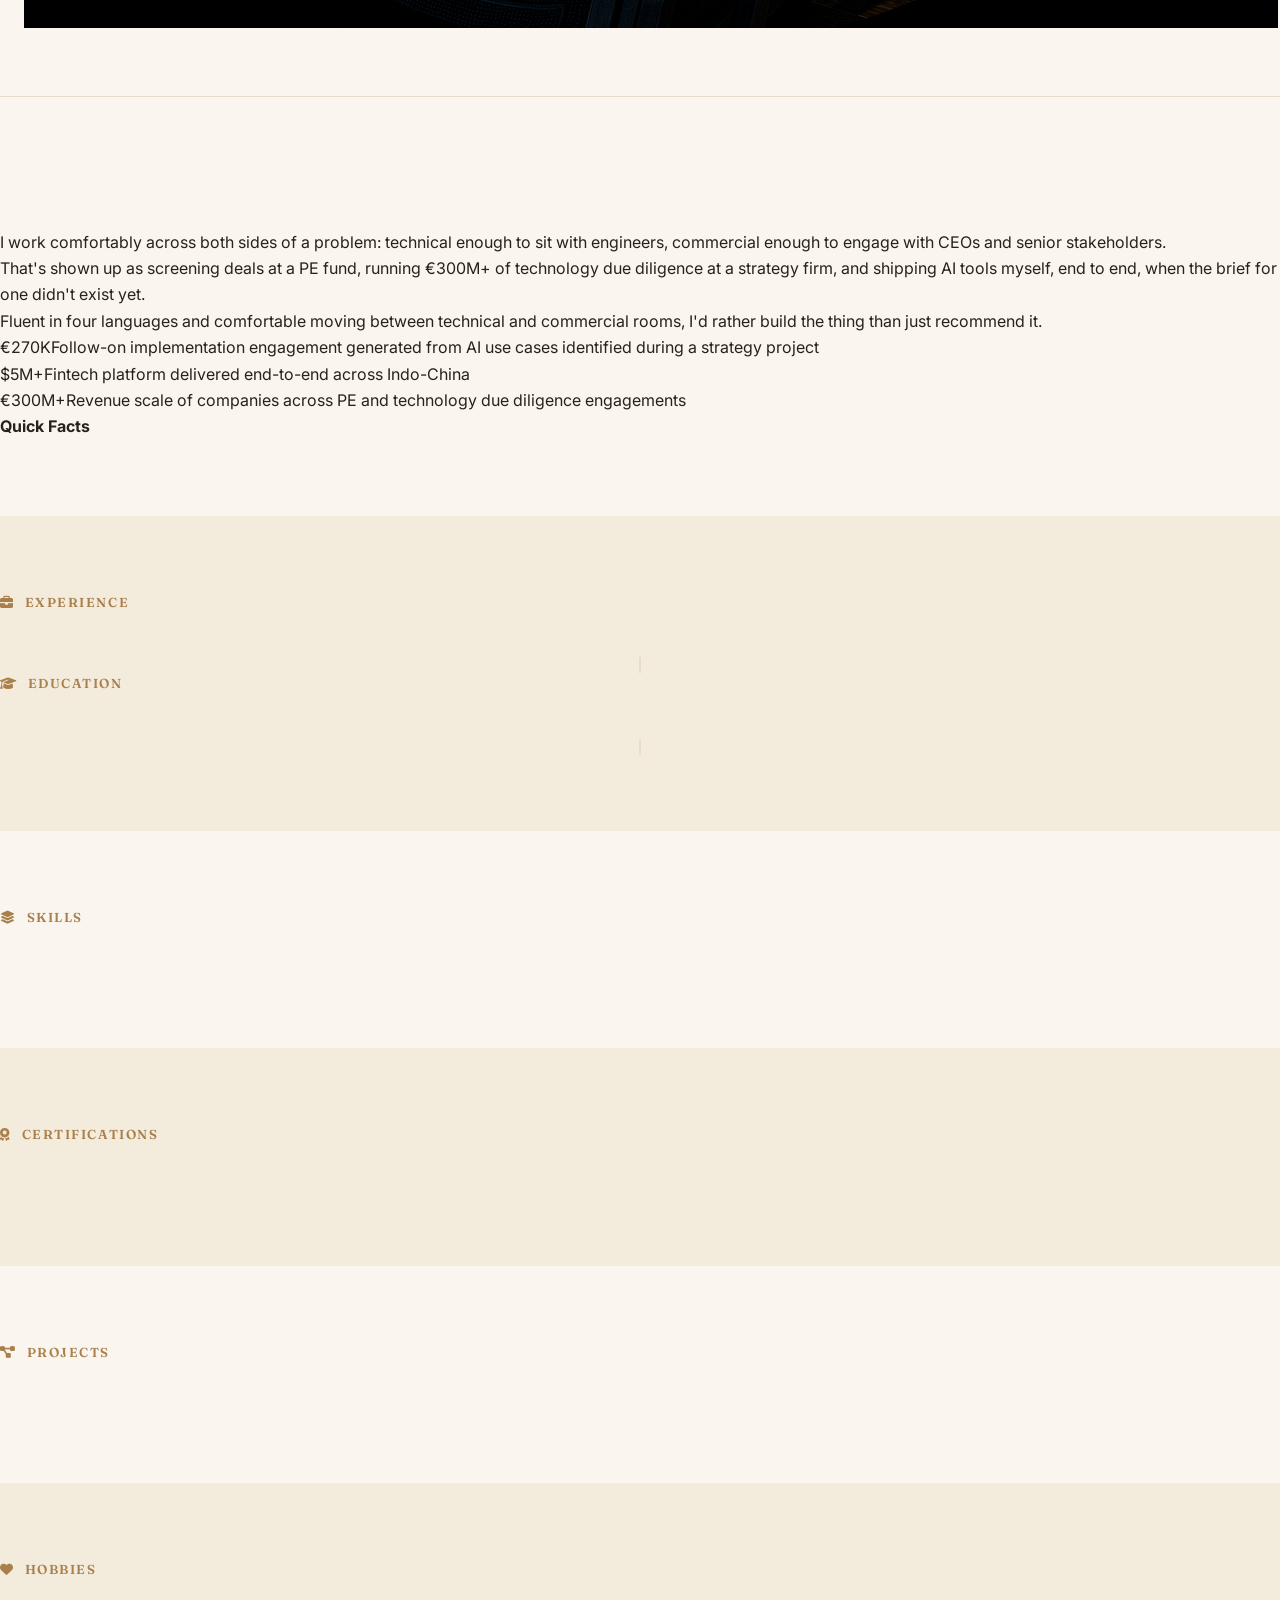
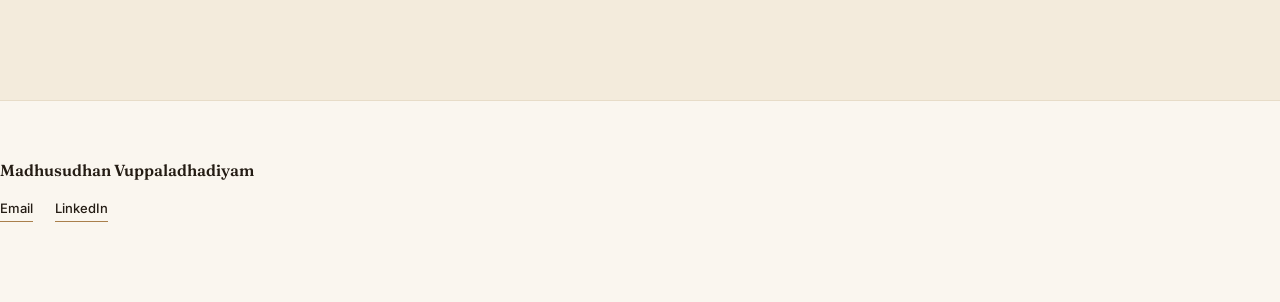
==== commit 4a8ec9b5: "Create index.html" ====
--- a/index.html
+++ b/index.html
@@ -1 +1 @@
-<!DOCTYPE html><html lang="en"><head><meta charset="UTF-8"><meta name="viewport" content="width=device-width, initial-scale=1.0"><title>Madhusudhan Vuppaladhadiyam</title><link rel="preconnect" href="https://fonts.googleapis.com"><link href="https://fonts.googleapis.com/css2?family=Inter:wght@400;500;600&family=Fraunces:opsz,wght@9..144,500;9..144,600&display=swap" rel="stylesheet"><link rel="stylesheet" href="style.css?v=13"><link rel="stylesheet" href="style2.css?v=8"><link rel="stylesheet" href="style3.css?v=16"><link rel="stylesheet" href="https://cdnjs.cloudflare.com/ajax/libs/font-awesome/6.5.1/css/all.min.css"></head><body><header class="hero"><div class="hero-grid"><div class="hero-text"><p class="eyebrow">Madhusudhan Vuppaladhadiyam</p><h1>Strategy. Analysis. Translating technical depth into commercial decisions.</h1><p class="tagline">MSc Management, Imperial College London - currently an Investment Intern at PAI Partners. Background across private equity, strategy consulting, and enterprise technology delivery.</p><div class="hero-cta"><a href="#projects" class="btn-primary">View Projects<i class="fa-solid fa-arrow-right"></i></a><a href="mailto:madhusudhan7401@gmail.com" class="btn-outline">Get in Touch</a></div></div><div class="hero-photo"><img src="profile.jpg?v=2" alt="Madhusudhan Vuppaladhadiyam"></div></div></header><main><section class="about" id="about"><div class="about-grid"><div class="about-main"><p>I work comfortably across both sides of a problem: technical enough to sit with engineers, commercial enough to engage with CEOs and senior stakeholders.</p><p>That's shown up as screening deals at a PE fund, running &euro;300M+ of technology due diligence at a strategy firm, and shipping AI tools myself, end to end, when the brief for one didn't exist yet.</p><p>Fluent in four languages and comfortable moving between technical and commercial rooms, I'd rather build the thing than just recommend it.</p><div class="impact-grid"><div class="impact-stat"><span class="impact-num">&euro;270K</span><span class="impact-label">Follow-on implementation engagement generated from AI use cases identified during a strategy project</span></div><div class="impact-stat"><span class="impact-num">$5M+</span><span class="impact-label">Fintech platform delivered end-to-end across Indo-China</span></div><div class="impact-stat"><span class="impact-num">&euro;300M+</span><span class="impact-label">Revenue scale of companies across PE and technology due diligence engagements</span></div></div></div><aside class="quick-facts-card"><h4>Quick Facts</h4><div id="quick-facts"></div></aside></div></section><section class="exp-edu" id="experience"><div class="ee-grid"><div class="ee-col"><h2><i class="fa-solid fa-briefcase"></i>Experience</h2><div class="timeline" id="timeline-exp"></div></div><div class="ee-col" id="education"><h2><i class="fa-solid fa-graduation-cap"></i>Education</h2><div class="timeline" id="timeline-edu"></div></div></div></section><section class="skills" id="skills"><h2><i class="fa-solid fa-layer-group"></i>Skills</h2><div class="skills-panel" id="skills-panel"></div></section><section class="certifications" id="certifications"><h2><i class="fa-solid fa-award"></i>Certifications</h2><div class="cert-grid" id="cert-grid"></div></section><section class="projects" id="projects"><h2><i class="fa-solid fa-diagram-project"></i>Projects</h2><div class="project-grid" id="projects-grid"></div></section><section class="interests" id="interests"><h2><i class="fa-solid fa-heart"></i>Hobbies</h2><div class="cert-grid" id="hobby-grid"></div></section></main><footer><p>Madhusudhan Vuppaladhadiyam</p><div class="links"><a href="mailto:madhusudhan7401@gmail.com">Email</a><a href="https://www.linkedin.com/in/madhusudhan-vuppaladhadiyam007" target="_blank" rel="noopener">LinkedIn</a></div></footer><script src="data.js?v=14"></script><script src="data2.js?v=2"></script><script src="app.js?v=14"></script></body></html>
+<!DOCTYPE html><html lang="en"><head><meta charset="UTF-8"><meta name="viewport" content="width=device-width, initial-scale=1.0"><title>Madhusudhan Vuppaladhadiyam</title><link rel="preconnect" href="https://fonts.googleapis.com"><link href="https://fonts.googleapis.com/css2?family=Inter:wght@400;500;600&family=Fraunces:opsz,wght@9..144,500;9..144,600&display=swap" rel="stylesheet"><link rel="stylesheet" href="style.css?v=13"><link rel="stylesheet" href="style2.css?v=8"><link rel="stylesheet" href="style3.css?v=16"><link rel="stylesheet" href="style3b.css?v=1"><link rel="stylesheet" href="style3c.css?v=1"><link rel="stylesheet" href="https://cdnjs.cloudflare.com/ajax/libs/font-awesome/6.5.1/css/all.min.css"></head><body><header class="hero"><div class="hero-grid"><div class="hero-text"><p class="eyebrow">Madhusudhan Vuppaladhadiyam</p><h1>Strategy. Analysis. Translating technical depth into commercial decisions.</h1><p class="tagline">MSc Management, Imperial College London - currently an Investment Intern at PAI Partners. Background across private equity, strategy consulting, and enterprise technology delivery.</p><div class="hero-cta"><a href="#projects" class="btn-primary">View Projects<i class="fa-solid fa-arrow-right"></i></a><a href="mailto:madhusudhan7401@gmail.com" class="btn-outline">Get in Touch</a></div></div><div class="hero-photo"><img src="profile.jpg?v=2" alt="Madhusudhan Vuppaladhadiyam"></div></div></header><main><section class="about" id="about"><div class="about-grid"><div class="about-main"><p>I work comfortably across both sides of a problem: technical enough to sit with engineers, commercial enough to engage with CEOs and senior stakeholders.</p><p>That's shown up as screening deals at a PE fund, running &euro;300M+ of technology due diligence at a strategy firm, and shipping AI tools myself, end to end, when the brief for one didn't exist yet.</p><p>Fluent in four languages and comfortable moving between technical and commercial rooms, I'd rather build the thing than just recommend it.</p><div class="impact-grid"><div class="impact-stat"><span class="impact-num">&euro;270K</span><span class="impact-label">Follow-on implementation engagement generated from AI use cases identified during a strategy project</span></div><div class="impact-stat"><span class="impact-num">$5M+</span><span class="impact-label">Fintech platform delivered end-to-end across Indo-China</span></div><div class="impact-stat"><span class="impact-num">&euro;300M+</span><span class="impact-label">Revenue scale of companies across PE and technology due diligence engagements</span></div></div></div><aside class="quick-facts-card"><h4>Quick Facts</h4><div id="quick-facts"></div></aside></div></section><section class="exp-edu" id="experience"><div class="ee-grid"><div class="ee-col"><h2><i class="fa-solid fa-briefcase"></i>Experience</h2><div class="timeline" id="timeline-exp"></div></div><div class="ee-col" id="education"><h2><i class="fa-solid fa-graduation-cap"></i>Education</h2><div class="timeline" id="timeline-edu"></div></div></div></section><section class="skills" id="skills"><h2><i class="fa-solid fa-layer-group"></i>Skills</h2><div class="skills-panel" id="skills-panel"></div></section><section class="certifications" id="certifications"><h2><i class="fa-solid fa-award"></i>Certifications</h2><div class="cert-grid" id="cert-grid"></div></section><section class="projects" id="projects"><h2><i class="fa-solid fa-diagram-project"></i>Projects</h2><div class="project-grid" id="projects-grid"></div></section><section class="interests" id="interests"><h2><i class="fa-solid fa-heart"></i>Hobbies</h2><div class="cert-grid" id="hobby-grid"></div></section></main><footer><p>Madhusudhan Vuppaladhadiyam</p><div class="links"><a href="mailto:madhusudhan7401@gmail.com">Email</a><a href="https://www.linkedin.com/in/madhusudhan-vuppaladhadiyam007" target="_blank" rel="noopener">LinkedIn</a></div></footer><script src="data.js?v=14"></script><script src="data2.js?v=2"></script><script src="app.js?v=14"></script></body></html>
--- a/style3.css
+++ b/style3.css
@@ -1 +1 @@
-:root{--maxw:1500px;--maxw-wide:1500px;--navy:#241c14;--navy2:#55483a;--paper:#faf6ef;--paper2:#f3ebdc;--ink:#2a2118;--muted:#7d7062;--line:#e7dcc8;--card:#ffffff;--radius:12px}body::before{content:'';position:fixed;top:0;left:0;right:0;height:4px;background:linear-gradient(90deg,var(--gold),#c9a876 50%,var(--gold));z-index:50}body{background:var(--paper);font-size:16px}h2 i{margin-right:10px;font-size:13px}section,header,footer,#experience{max-width:none;margin:0;padding:0}h2,#experience h2{max-width:none;padding:0;margin:0 0 44px}.wrap{max-width:var(--maxw);margin:0;padding:0 48px}main section{margin-bottom:0;padding:76px 0}main section:nth-of-type(even){background:var(--paper2)}.experience .tl-dot{border-color:var(--paper2)}.ml{font-size:11px;letter-spacing:.08em;text-transform:uppercase;color:var(--gold);font-weight:600;margin-top:16px;margin-bottom:8px;display:block}.pills span{font-size:14px}.pills span i{font-size:13px;color:var(--gold);width:14px;text-align:center}.pills span:not(.hi)::before{content:'';width:6px;height:6px;border-radius:50%;background:var(--gold);flex-shrink:0}.ic-java{color:#f89820}.ic-excel{color:#3fae6a}.ic-ppt{color:#e07a3a}.ic-pbi{color:#e0b64a}.hero{background:var(--paper2);padding:0;border-bottom:none;margin-bottom:0}.hero-grid{max-width:var(--maxw);margin:0;padding:90px 48px 70px;display:grid;grid-template-columns:1fr 340px;gap:48px;align-items:center}.hero h1{color:var(--navy)}.hero .tagline{color:var(--navy2)}.hero-photo{display:flex;justify-content:center}.hero-photo img{width:100%;max-width:340px;aspect-ratio:1/1;object-fit:cover;border-radius:50%;border:4px solid var(--gold);box-shadow:0 0 0 8px rgba(169,127,75,.14),0 25px 50px -20px rgba(43,34,20,.35)}.hero-cta{display:flex;gap:14px;flex-wrap:wrap;margin-top:4px}.btn-primary{background:var(--gold);color:#1c150e;padding:13px 24px;border-radius:8px;font-size:14px;font-weight:600;display:inline-flex;align-items:center;gap:9px;transition:transform .15s,box-shadow .15s}.btn-primary i{font-size:12px;transition:transform .15s}.btn-primary:hover{transform:translateY(-2px);box-shadow:0 10px 22px rgba(43,34,20,.25)}.btn-primary:hover i{transform:translateX(3px)}.btn-outline{border:1.5px solid rgba(42,33,24,.25);color:var(--navy);padding:13px 24px;border-radius:8px;font-size:14px;font-weight:600;display:inline-flex;align-items:center;transition:background .15s,color .15s}.btn-outline:hover{background:var(--navy);color:var(--paper)}.about-grid{display:grid;grid-template-columns:1.6fr 1fr;gap:40px;align-items:center}.about-main p{margin-bottom:18px;font-size:16.5px;line-height:1.7;color:var(--ink)}.impact-grid{display:grid;grid-template-columns:repeat(3,1fr);gap:22px;background:linear-gradient(160deg,rgba(169,127,75,.14),rgba(169,127,75,.02));border:1px solid var(--line);border-radius:14px;padding:28px 26px;margin-top:22px}.impact-num{display:block;font-family:'Fraunces',Georgia,serif;font-size:32px;font-weight:600;color:var(--gold);margin-bottom:8px}.impact-label{font-size:14px;color:var(--muted);line-height:1.5}.quick-facts-card{background:var(--card);border:1px solid rgba(169,127,75,.35);border-radius:var(--radius);padding:28px 26px;position:sticky;top:24px;box-shadow:0 20px 40px -28px rgba(43,34,20,.25)}.quick-facts-card h4{font-size:13.5px;letter-spacing:.08em;text-transform:uppercase;color:var(--gold);margin-bottom:18px}.qf-fact{display:flex;gap:12px;align-items:center;margin-bottom:16px}.qf-fact:last-child{margin-bottom:0}.qf-badge{flex-shrink:0;width:32px;height:32px;border-radius:50%;background:rgba(169,127,75,.12);border:1px solid rgba(169,127,75,.35);display:flex;align-items:center;justify-content:center}.qf-badge i{color:var(--gold);font-size:13px}.qf-fact span{font-size:14.5px;line-height:1.5;color:var(--navy2)}.tl-card{display:block;text-align:left;padding:22px 26px;overflow:visible;max-width:780px}.tl-card-top{display:flex;align-items:center;gap:12px;margin-bottom:8px
+:root{--maxw:1500px;--maxw-wide:1500px;--navy:#241c14;--navy2:#55483a;--paper:#faf6ef;--paper2:#f3ebdc;--ink:#2a2118;--muted:#7d7062;--line:#e7dcc8;--card:#ffffff;--radius:12px}body::before{content:'';position:fixed;top:0;left:0;right:0;height:4px;background:linear-gradient(90deg,var(--gold),#c9a876 50%,var(--gold));z-index:50}body{background:var(--paper);font-size:16px}h2 i{margin-right:10px;font-size:13px}section,header,footer,#experience{max-width:none;margin:0;padding:0}h2,#experience h2{max-width:none;padding:0;margin:0 0 44px}.wrap{max-width:var(--maxw);margin:0;padding:0 48px}main section{margin-bottom:0;padding:76px 0}main section:nth-of-type(even){background:var(--paper2)}
--- a/style3b.css
+++ b/style3b.css
@@ -0,0 +1 @@
+}.tl-co-logo{background:#fff;border-color:var(--line)}.tl-co-info{display:flex;flex-direction:column;gap:3px}.tl-org{font-size:14px;font-weight:600;color:var(--gold);cursor:default}.tl-card-top .tl-date{display:inline;font-size:12px;color:var(--muted);text-transform:uppercase;letter-spacing:.06em;font-weight:500}.tl-card h3{margin-bottom:10px;font-size:21px;color:var(--navy)}.tl-bullets{list-style:none;margin:0 0 12px;padding:0}.tl-bullets li{position:relative;padding-left:16px;color:var(--navy2);font-size:15px;line-height:1.6;margin-bottom:6px}.tl-bullets li::before{content:'';position:absolute;left:0;top:9px;width:5px;height:5px;border-radius:50%;background:var(--gold)}.tl-bullets li:last-child{margin-bottom:0}.tl-tags{display:block;font-size:12.5px;color:var(--muted);letter-spacing:.02em;padding-top:10px;border-top:1px solid var(--line)}.sw0{background:var(--gold)}.sw1{background:#8a97ab}.sw2{background:#a1653f}.sw3{background:#c9a876}.sw4{background:#6c7788}.skills-panel{display:grid;grid-template-columns:1fr 1fr;gap:24px;align-items:center}.skills-col{border-radius:var(--radius);padding:30px 28px}.skills-biz{background:linear-gradient(160deg,rgba(169,127,75,.16),rgba(169,127,75,.02));border:1px solid rgba(169,127,75,.3)}.skills-tech{background:linear-gradient(160deg,rgba(43,34,20,.03),rgba(43,34,20,.005));border:1px solid var(--line)}.skills-col-h{font-size:13px;text-transform:uppercase;letter-spacing:.1em;font-weight:700;margin-bottom:20px;color:var(--navy)}.skills-biz .skills-col-h{color:var(--gold)}.skills-tech .skill-group{margin-bottom:22px}.skills-tech .skill-group:last-child{margin-bottom:0}.skill-group h4{font-size:13px;text-transform:uppercase;letter-spacing:.07em;margin-bottom:13px;color:var(--navy);display:flex;align-items:center;gap:8px}.skill-group h4::before{content:'';width:8px;height:8px;border-radius:2px;flex-shrink:0}.cat-a h4::before{background:var(--gold)}.cat-b h4::before{background:#7896c2}.cat-c h4::before{background:#c98a5f}.cat-d h4::before{background:#8c96a6}.cert-card{border-left:4px solid var(--gold)}.hobby-card{border-left:4px solid #c98a5f}.hobby-icon{color:var(--gold);font-size:20px;margin-bottom:10px;display:block}.proj-cat{font-size:11px;text-transform:uppercase;letter-spacing:.08em;color:var(--gold);font-weight:700}.project-card p{margin:0 0 12px;font-size:15px;line-height:1.6;color:var(--navy2)}.proj-tech{display:block;font-size:12.5px;color:var(--muted);padding-top:10px;border-top:1px solid var(--line)}.contact-panel{background:var(--card);border:1px solid rgba(169,127,75,.3);border-radius:16px;padding:44px 40px;text-align:center;max-width:640px;margin:0 auto}.contact-lede{font-family:'Fraunces',Georgia,serif;font-size:20px;color:var(--navy2);margin-bottom:26px;line-height:1.5}.contact-links{display:flex;gap:16px;justify-content:center;flex-wrap:wrap}.contact-link{display:inline-flex;align-items:center;gap:10px;background:rgba(169,127,75,.1);border:1px solid rgba(169,127,75,.35);color:var(--navy);padding:12px 22px;border-radius:8px;font-size:14px;font-weight:600;transition:background .15s,transform .15s}.contact-link i{color:var(--gold)}.contact-link:hover{background:var(--gold);color:#1c150e;transform:translateY(-2px)}.contact-link:hover i{color:#1c150e}footer{padding:56px 0 80px;border-top:1px solid var(--line);margin-top:0}.foot-note{font-size:13px;color:var(--muted)}@media(max-width:900px){.hero-grid{grid-template-columns:1fr;padding:60px 20px 50px;text-align:left;gap:32px}.hero-photo{order:-1;margin-bottom:8px;justify-content:center}.hero-photo img{max-width:220px}.skills-panel{grid-template-columns:1fr}main section{padding:52px 0}}@media(max-width:760px){.about-grid{grid-template-columns:1fr}.impact-grid{grid-template-columns:1fr}.impact-num{font-size:28px}.quick-facts-card{position:static}.contact-panel{padding:32px 24px}}
--- a/style3c.css
+++ b/style3c.css
@@ -0,0 +1 @@
+.tl-card h3{margin-bottom:10px;font-size:21px;color:var(--navy)}.tl-bullets{list-style:none;margin:0 0 12px;padding:0}.tl-bullets li{position:relative;padding-left:16px;color:var(--navy2);font-size:15px;line-height:1.6;margin-bottom:6px}.tl-bullets li::before{content:'';position:absolute;left:0;top:9px;width:5px;height:5px;border-radius:50%;background:var(--gold)}.tl-bullets li:last-child{margin-bottom:0}.tl-tags{display:block;font-size:12.5px;color:var(--muted);letter-spacing:.02em;padding-top:10px;border-top:1px solid var(--line)}.sw0{background:var(--gold)}.sw1{background:#8a97ab}.sw2{background:#a1653f}.sw3{background:#c9a876}.sw4{background:#6c7788}.skills-panel{display:grid;grid-template-columns:1fr 1fr;gap:24px;align-items:center}.skills-col{border-radius:var(--radius);padding:30px 28px}.skills-biz{background:linear-gradient(160deg,rgba(169,127,75,.16),rgba(169,127,75,.02));border:1px solid rgba(169,127,75,.3)}.skills-tech{background:linear-gradient(160deg,rgba(43,34,20,.03),rgba(43,34,20,.005));border:1px solid var(--line)}.skills-col-h{font-size:13px;text-transform:uppercase;letter-spacing:.1em;font-weight:700;margin-bottom:20px;color:var(--navy)}.skills-biz .skills-col-h{color:var(--gold)}.skills-tech .skill-group{margin-bottom:22px}.skills-tech .skill-group:last-child{margin-bottom:0}.skill-group h4{font-size:13px;text-transform:uppercase;letter-spacing:.07em;margin-bottom:13px;color:var(--navy);display:flex;align-items:center;gap:8px}.skill-group h4::before{content:'';width:8px;height:8px;border-radius:2px;flex-shrink:0}.cat-a h4::before{background:var(--gold)}.cat-b h4::before{background:#7896c2}.cat-c h4::before{background:#c98a5f}.cat-d h4::before{background:#8c96a6}.cert-card{border-left:4px solid var(--gold)}.hobby-card{border-left:4px solid #c98a5f}.hobby-icon{color:var(--gold);font-size:20px;margin-bottom:10px;display:block}.proj-cat{font-size:11px;text-transform:uppercase;letter-spacing:.08em;color:var(--gold);font-weight:700}.project-card p{margin:0 0 12px;font-size:15px;line-height:1.6;color:var(--navy2)}.proj-tech{display:block;font-size:12.5px;color:var(--muted);padding-top:10px;border-top:1px solid var(--line)}.contact-panel{background:var(--card);border:1px solid rgba(169,127,75,.3);border-radius:16px;padding:44px 40px;text-align:center;max-width:640px;margin:0 auto}.contact-lede{font-family:'Fraunces',Georgia,serif;font-size:20px;color:var(--navy2);margin-bottom:26px;line-height:1.5}.contact-links{display:flex;gap:16px;justify-content:center;flex-wrap:wrap}.contact-link{display:inline-flex;align-items:center;gap:10px;background:rgba(169,127,75,.1);border:1px solid rgba(169,127,75,.35);color:var(--navy);padding:12px 22px;border-radius:8px;font-size:14px;font-weight:600;transition:background .15s,transform .15s}.contact-link i{color:var(--gold)}.contact-link:hover{background:var(--gold);color:#1c150e;transform:translateY(-2px)}.contact-link:hover i{color:#1c150e}footer{padding:56px 0 80px;border-top:1px solid var(--line);margin-top:0}.foot-note{font-size:13px;color:var(--muted)}@media(max-width:900px){.hero-grid{grid-template-columns:1fr;padding:60px 20px 50px;text-align:left;gap:32px}.hero-photo{order:-1;margin-bottom:8px;justify-content:center}.hero-photo img{max-width:220px}.skills-panel{grid-template-columns:1fr}main section{padding:52px 0}}@media(max-width:760px){.about-grid{grid-template-columns:1fr}.impact-grid{grid-template-columns:1fr}.impact-num{font-size:28px}.quick-facts-card{position:static}.contact-panel{padding:32px 24px}}#experience{padding:76px 0!important}@media(max-width:900px){#experience{padding:52px 0!important}}
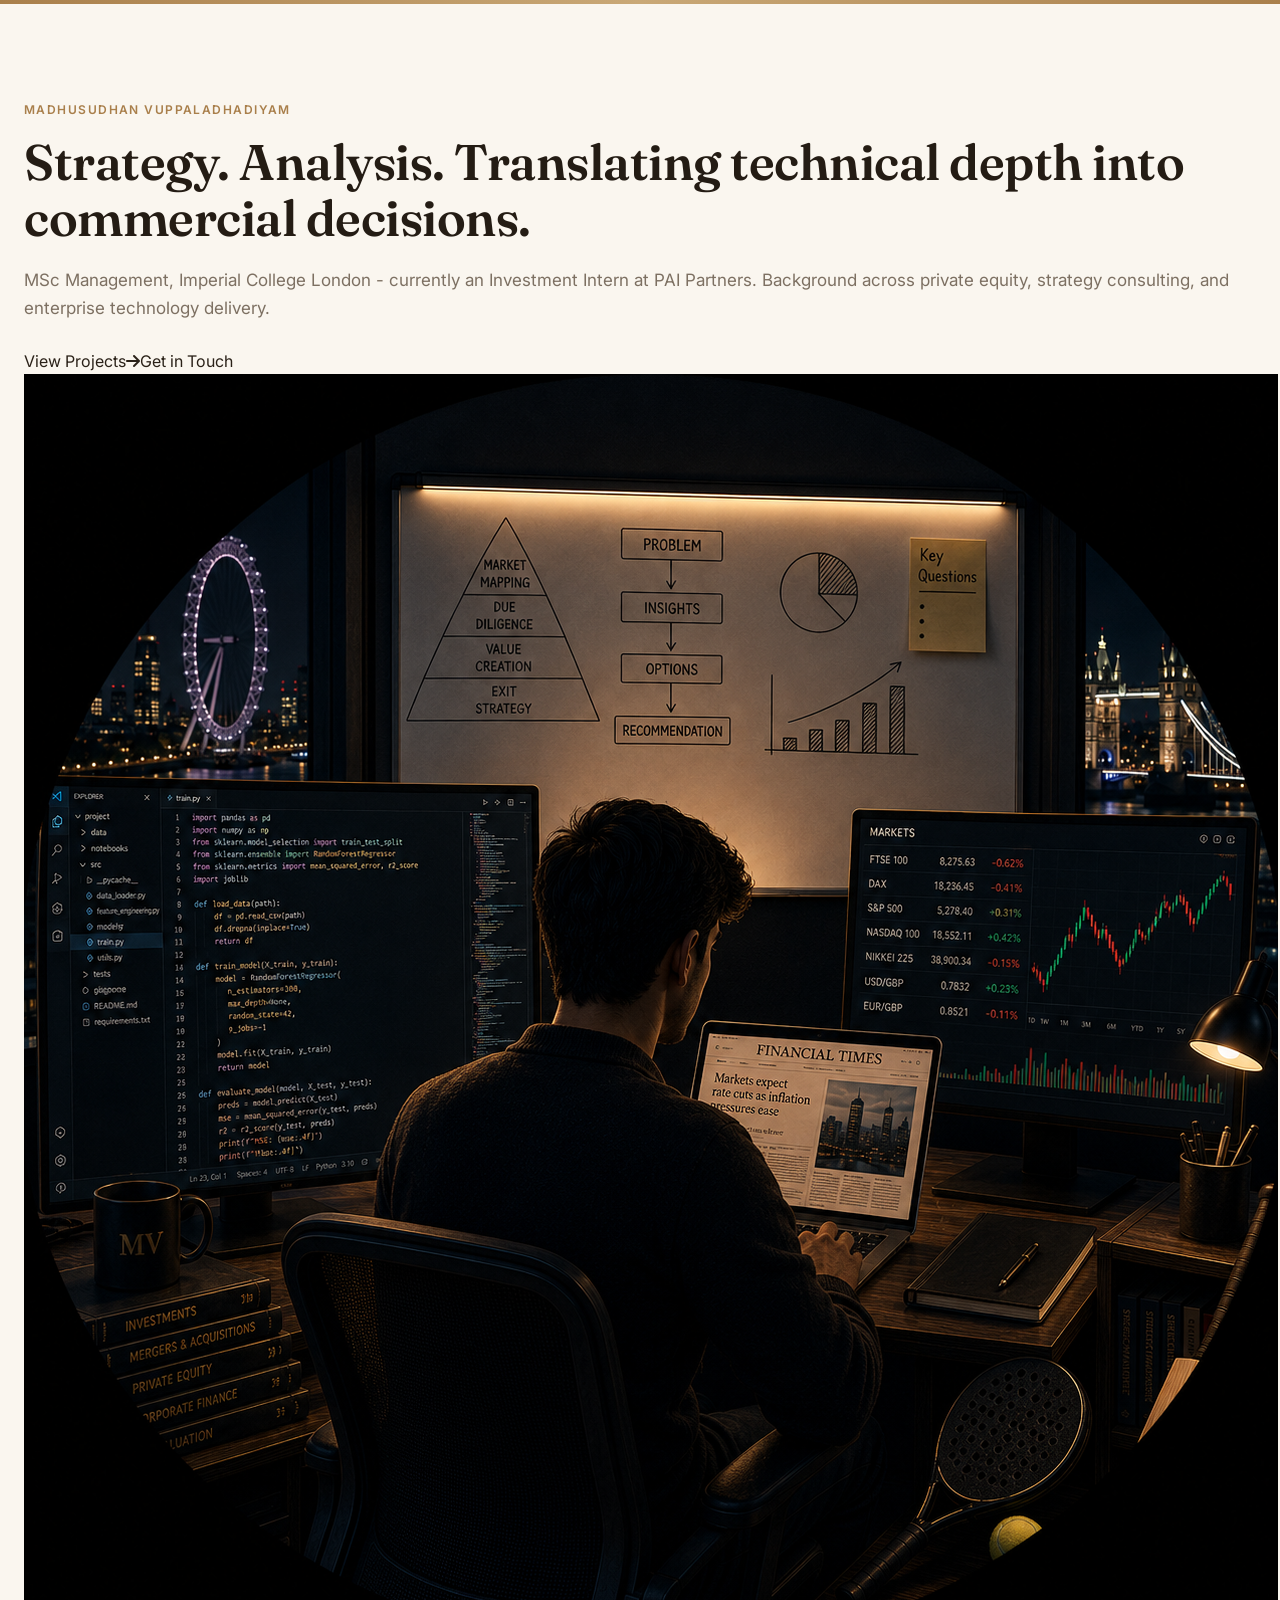
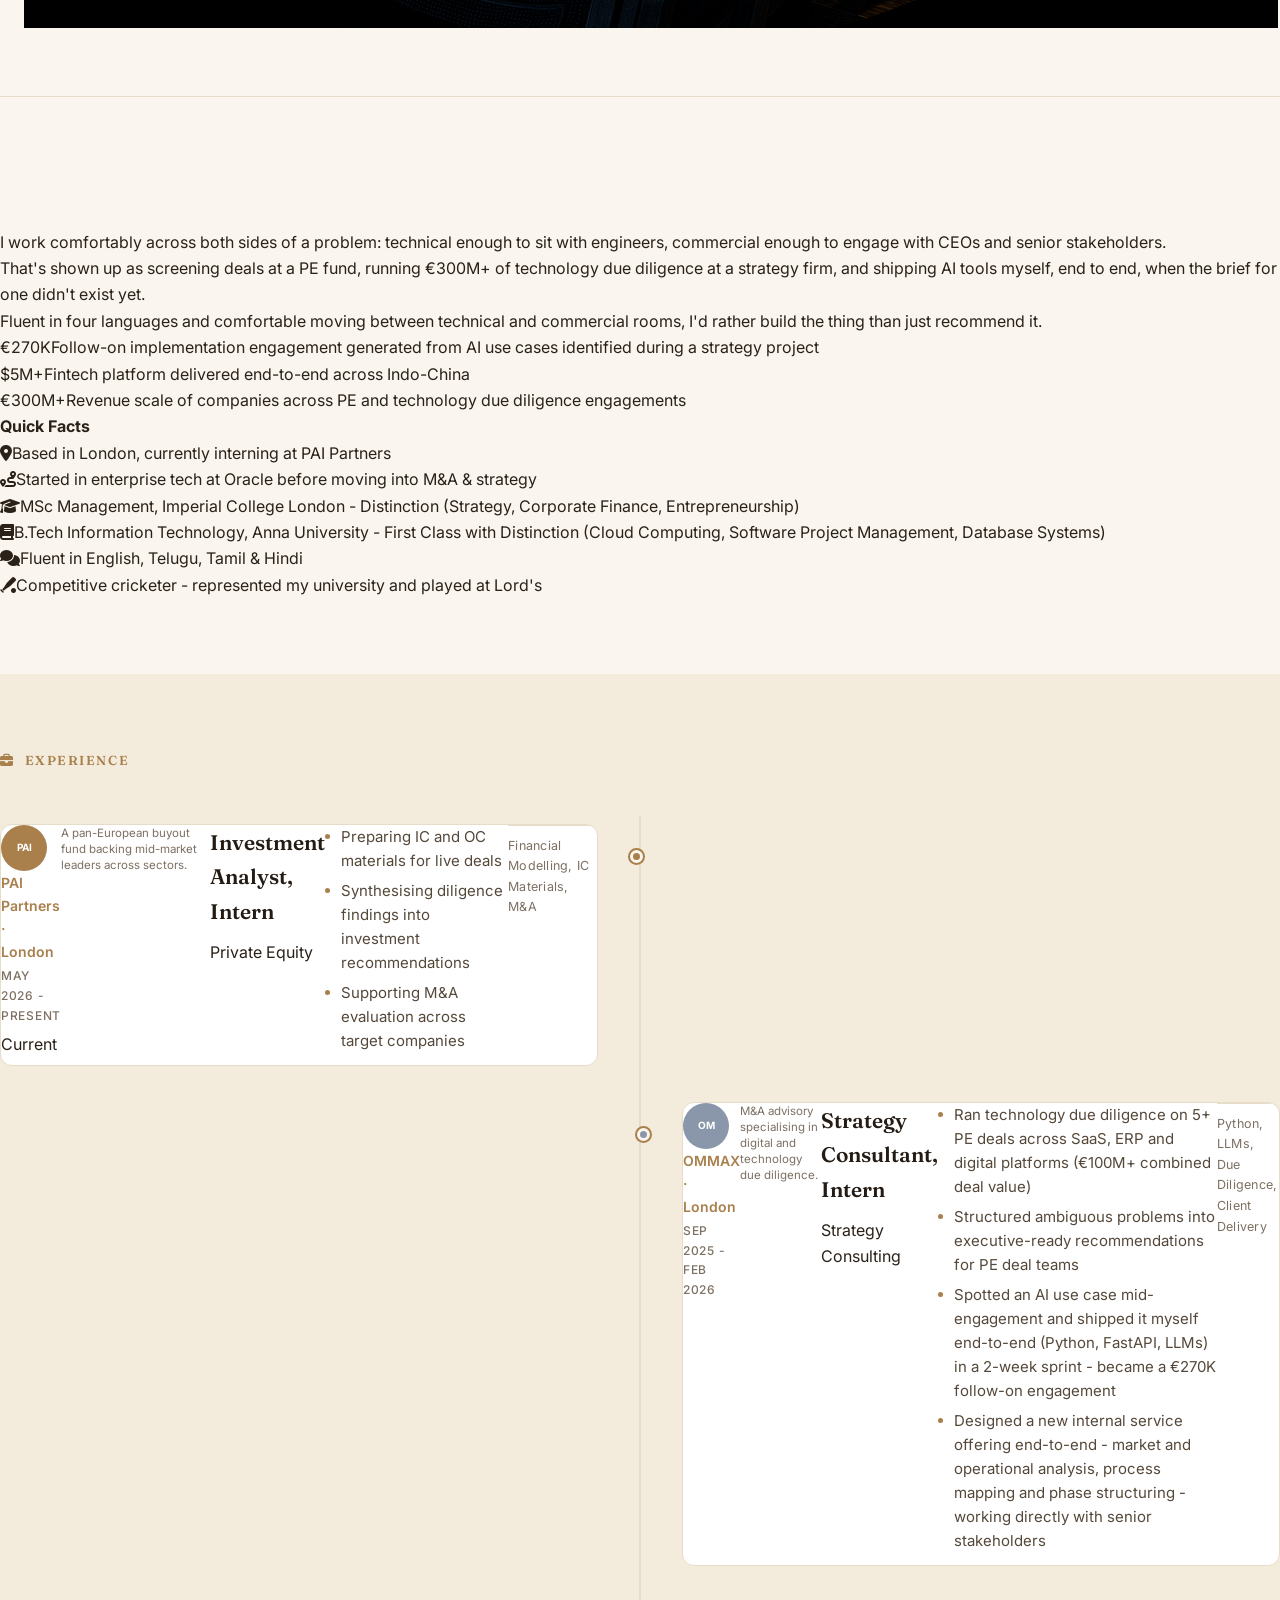
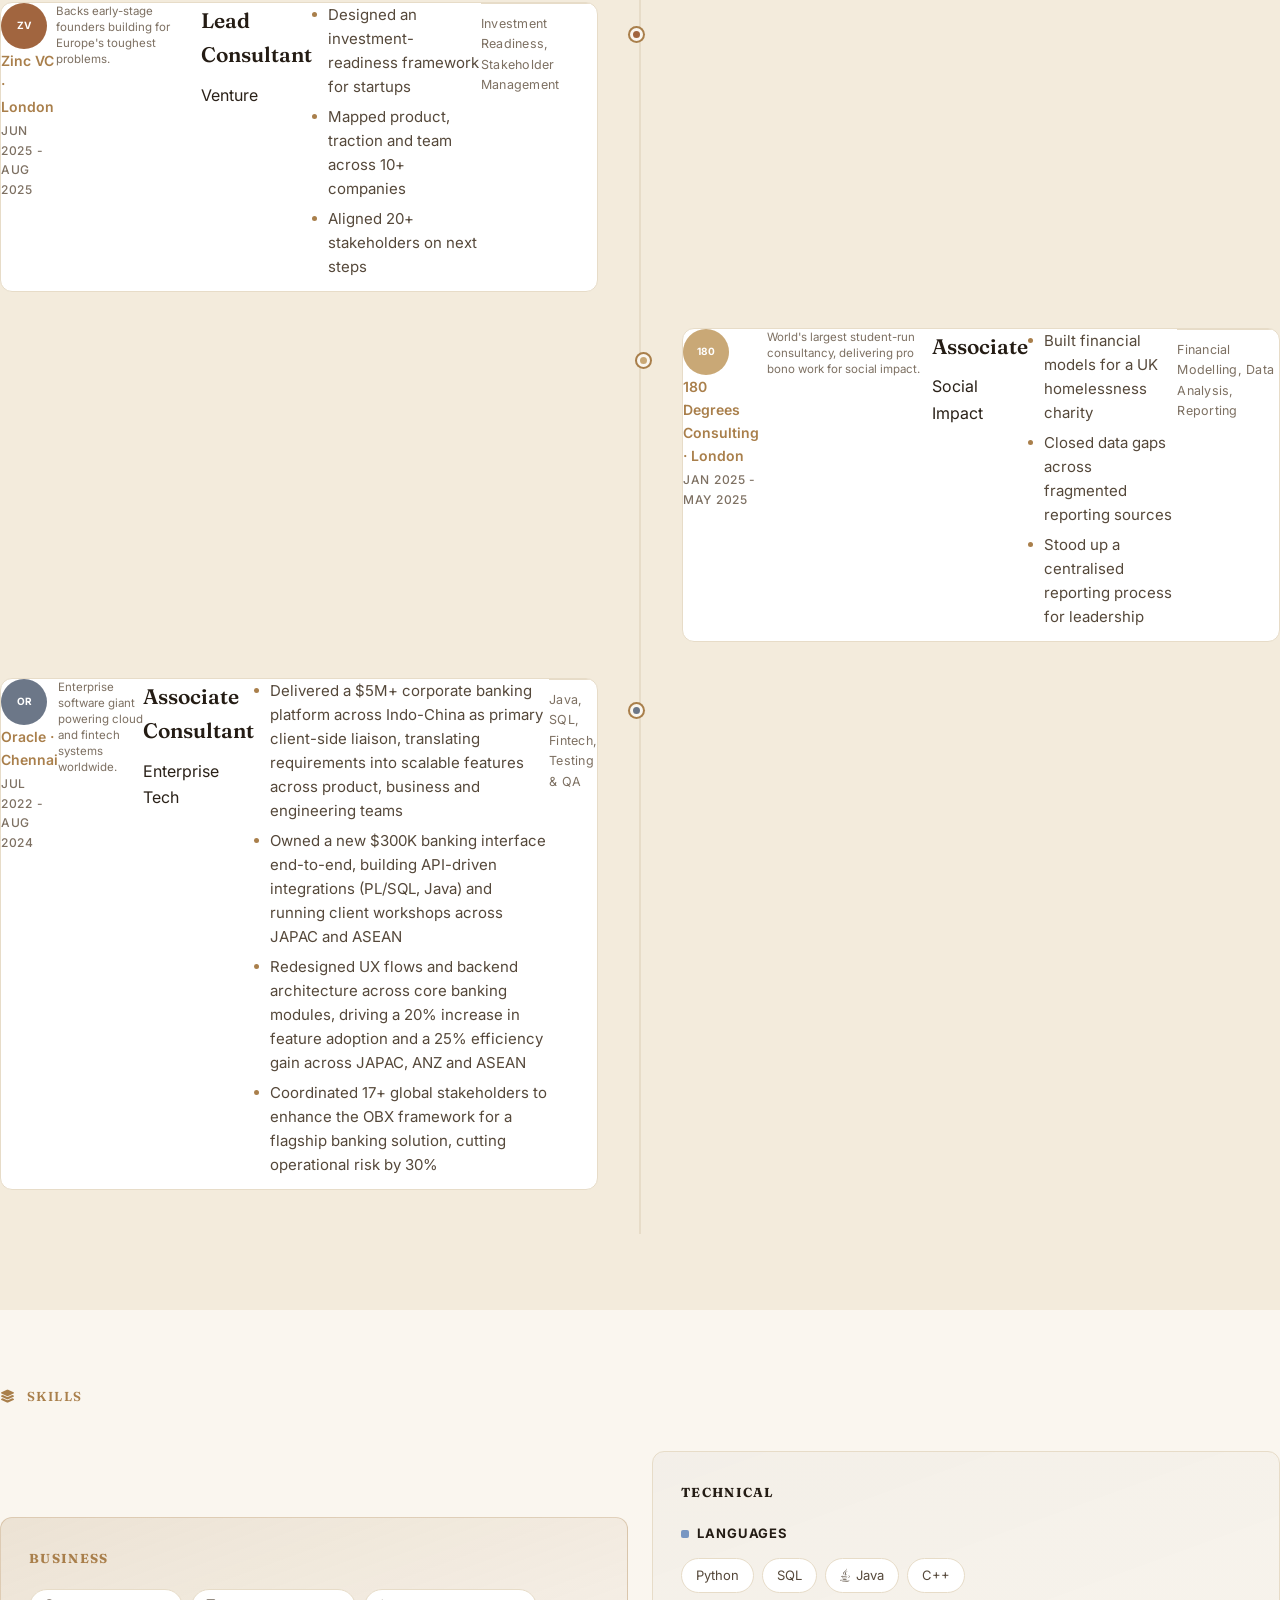
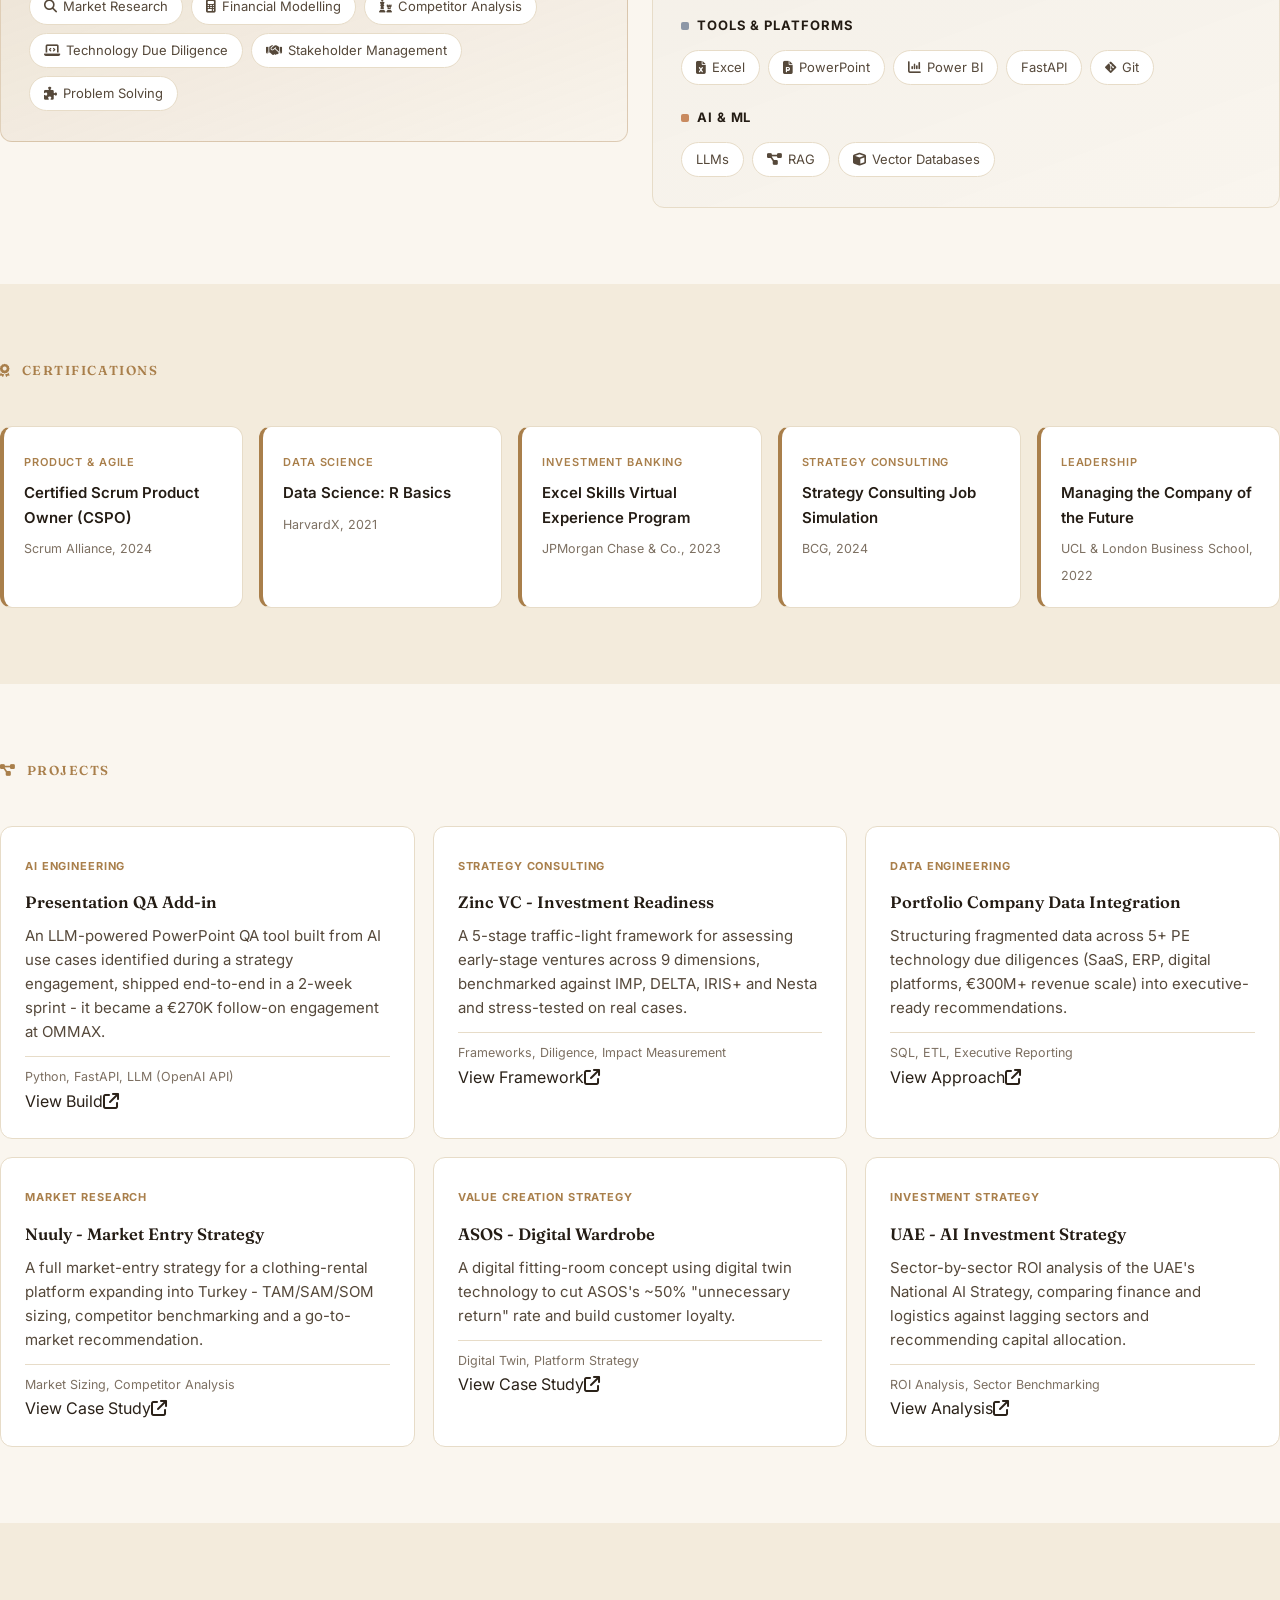
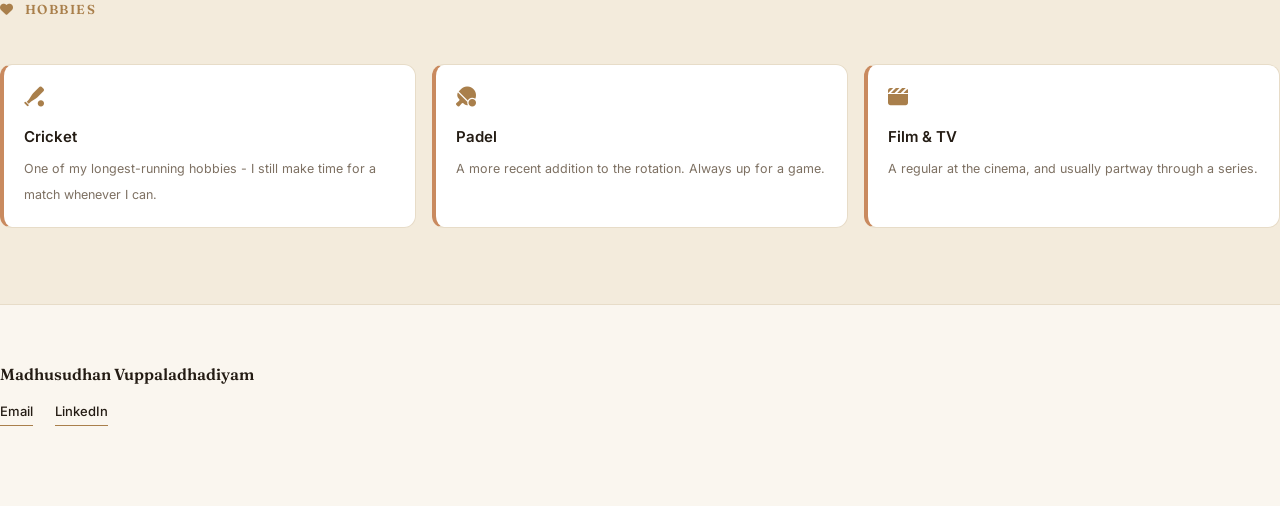
==== commit eb33dc00: "Create index.html" ====
--- a/index.html
+++ b/index.html
@@ -1 +1 @@
-<!DOCTYPE html><html lang="en"><head><meta charset="UTF-8"><meta name="viewport" content="width=device-width, initial-scale=1.0"><title>Madhusudhan Vuppaladhadiyam</title><link rel="preconnect" href="https://fonts.googleapis.com"><link href="https://fonts.googleapis.com/css2?family=Inter:wght@400;500;600&family=Fraunces:opsz,wght@9..144,500;9..144,600&display=swap" rel="stylesheet"><link rel="stylesheet" href="style.css?v=13"><link rel="stylesheet" href="style2.css?v=8"><link rel="stylesheet" href="style3.css?v=16"><link rel="stylesheet" href="style3b.css?v=1"><link rel="stylesheet" href="style3c.css?v=1"><link rel="stylesheet" href="https://cdnjs.cloudflare.com/ajax/libs/font-awesome/6.5.1/css/all.min.css"></head><body><header class="hero"><div class="hero-grid"><div class="hero-text"><p class="eyebrow">Madhusudhan Vuppaladhadiyam</p><h1>Strategy. Analysis. Translating technical depth into commercial decisions.</h1><p class="tagline">MSc Management, Imperial College London - currently an Investment Intern at PAI Partners. Background across private equity, strategy consulting, and enterprise technology delivery.</p><div class="hero-cta"><a href="#projects" class="btn-primary">View Projects<i class="fa-solid fa-arrow-right"></i></a><a href="mailto:madhusudhan7401@gmail.com" class="btn-outline">Get in Touch</a></div></div><div class="hero-photo"><img src="profile.jpg?v=2" alt="Madhusudhan Vuppaladhadiyam"></div></div></header><main><section class="about" id="about"><div class="about-grid"><div class="about-main"><p>I work comfortably across both sides of a problem: technical enough to sit with engineers, commercial enough to engage with CEOs and senior stakeholders.</p><p>That's shown up as screening deals at a PE fund, running &euro;300M+ of technology due diligence at a strategy firm, and shipping AI tools myself, end to end, when the brief for one didn't exist yet.</p><p>Fluent in four languages and comfortable moving between technical and commercial rooms, I'd rather build the thing than just recommend it.</p><div class="impact-grid"><div class="impact-stat"><span class="impact-num">&euro;270K</span><span class="impact-label">Follow-on implementation engagement generated from AI use cases identified during a strategy project</span></div><div class="impact-stat"><span class="impact-num">$5M+</span><span class="impact-label">Fintech platform delivered end-to-end across Indo-China</span></div><div class="impact-stat"><span class="impact-num">&euro;300M+</span><span class="impact-label">Revenue scale of companies across PE and technology due diligence engagements</span></div></div></div><aside class="quick-facts-card"><h4>Quick Facts</h4><div id="quick-facts"></div></aside></div></section><section class="exp-edu" id="experience"><div class="ee-grid"><div class="ee-col"><h2><i class="fa-solid fa-briefcase"></i>Experience</h2><div class="timeline" id="timeline-exp"></div></div><div class="ee-col" id="education"><h2><i class="fa-solid fa-graduation-cap"></i>Education</h2><div class="timeline" id="timeline-edu"></div></div></div></section><section class="skills" id="skills"><h2><i class="fa-solid fa-layer-group"></i>Skills</h2><div class="skills-panel" id="skills-panel"></div></section><section class="certifications" id="certifications"><h2><i class="fa-solid fa-award"></i>Certifications</h2><div class="cert-grid" id="cert-grid"></div></section><section class="projects" id="projects"><h2><i class="fa-solid fa-diagram-project"></i>Projects</h2><div class="project-grid" id="projects-grid"></div></section><section class="interests" id="interests"><h2><i class="fa-solid fa-heart"></i>Hobbies</h2><div class="cert-grid" id="hobby-grid"></div></section></main><footer><p>Madhusudhan Vuppaladhadiyam</p><div class="links"><a href="mailto:madhusudhan7401@gmail.com">Email</a><a href="https://www.linkedin.com/in/madhusudhan-vuppaladhadiyam007" target="_blank" rel="noopener">LinkedIn</a></div></footer><script src="data.js?v=14"></script><script src="data2.js?v=2"></script><script src="app.js?v=14"></script></body></html>
+<!DOCTYPE html><html lang="en"><head><meta charset="UTF-8"><meta name="viewport" content="width=device-width, initial-scale=1.0"><title>Madhusudhan Vuppaladhadiyam</title><link rel="preconnect" href="https://fonts.googleapis.com"><link href="https://fonts.googleapis.com/css2?family=Inter:wght@400;500;600&family=Fraunces:opsz,wght@9..144,500;9..144,600&display=swap" rel="stylesheet"><link rel="stylesheet" href="style.css?v=13"><link rel="stylesheet" href="style2.css?v=8"><link rel="stylesheet" href="style3.css?v=16"><link rel="stylesheet" href="style3b.css?v=1"><link rel="stylesheet" href="style3c.css?v=1"><link rel="stylesheet" href="https://cdnjs.cloudflare.com/ajax/libs/font-awesome/6.5.1/css/all.min.css"></head><body><header class="hero"><div class="hero-grid"><div class="hero-text"><p class="eyebrow">Madhusudhan Vuppaladhadiyam</p><h1>Strategy. Analysis. Translating technical depth into commercial decisions.</h1><p class="tagline">MSc Management, Imperial College London - currently an Investment Intern at PAI Partners. Background across private equity, strategy consulting, and enterprise technology delivery.</p><div class="hero-cta"><a href="#projects" class="btn-primary">View Projects<i class="fa-solid fa-arrow-right"></i></a><a href="mailto:madhusudhan7401@gmail.com" class="btn-outline">Get in Touch</a></div></div><div class="hero-photo"><img src="profile.jpg?v=2" alt="Madhusudhan Vuppaladhadiyam"></div></div></header><main><section class="about" id="about"><div class="about-grid"><div class="about-main"><p>I work comfortably across both sides of a problem: technical enough to sit with engineers, commercial enough to engage with CEOs and senior stakeholders.</p><p>That's shown up as screening deals at a PE fund, running &euro;300M+ of technology due diligence at a strategy firm, and shipping AI tools myself, end to end, when the brief for one didn't exist yet.</p><p>Fluent in four languages and comfortable moving between technical and commercial rooms, I'd rather build the thing than just recommend it.</p><div class="impact-grid"><div class="impact-stat"><span class="impact-num">&euro;270K</span><span class="impact-label">Follow-on implementation engagement generated from AI use cases identified during a strategy project</span></div><div class="impact-stat"><span class="impact-num">$5M+</span><span class="impact-label">Fintech platform delivered end-to-end across Indo-China</span></div><div class="impact-stat"><span class="impact-num">&euro;300M+</span><span class="impact-label">Revenue scale of companies across PE and technology due diligence engagements</span></div></div></div><aside class="quick-facts-card"><h4>Quick Facts</h4><div id="quick-facts"></div></aside></div></section><section class="exp-edu" id="experience"><h2><i class="fa-solid fa-briefcase"></i>Experience</h2><div class="timeline" id="timeline"></div></section><section class="skills" id="skills"><h2><i class="fa-solid fa-layer-group"></i>Skills</h2><div class="skills-panel" id="skills-panel"></div></section><section class="certifications" id="certifications"><h2><i class="fa-solid fa-award"></i>Certifications</h2><div class="cert-grid" id="cert-grid"></div></section><section class="projects" id="projects"><h2><i class="fa-solid fa-diagram-project"></i>Projects</h2><div class="project-grid" id="projects-grid"></div></section><section class="interests" id="interests"><h2><i class="fa-solid fa-heart"></i>Hobbies</h2><div class="cert-grid" id="hobby-grid"></div></section></main><footer><p>Madhusudhan Vuppaladhadiyam</p><div class="links"><a href="mailto:madhusudhan7401@gmail.com">Email</a><a href="https://www.linkedin.com/in/madhusudhan-vuppaladhadiyam007" target="_blank" rel="noopener">LinkedIn</a></div></footer><script src="data.js?v=14"></script><script src="data2.js?v=2"></script><script src="app.js?v=14"></script></body></html>
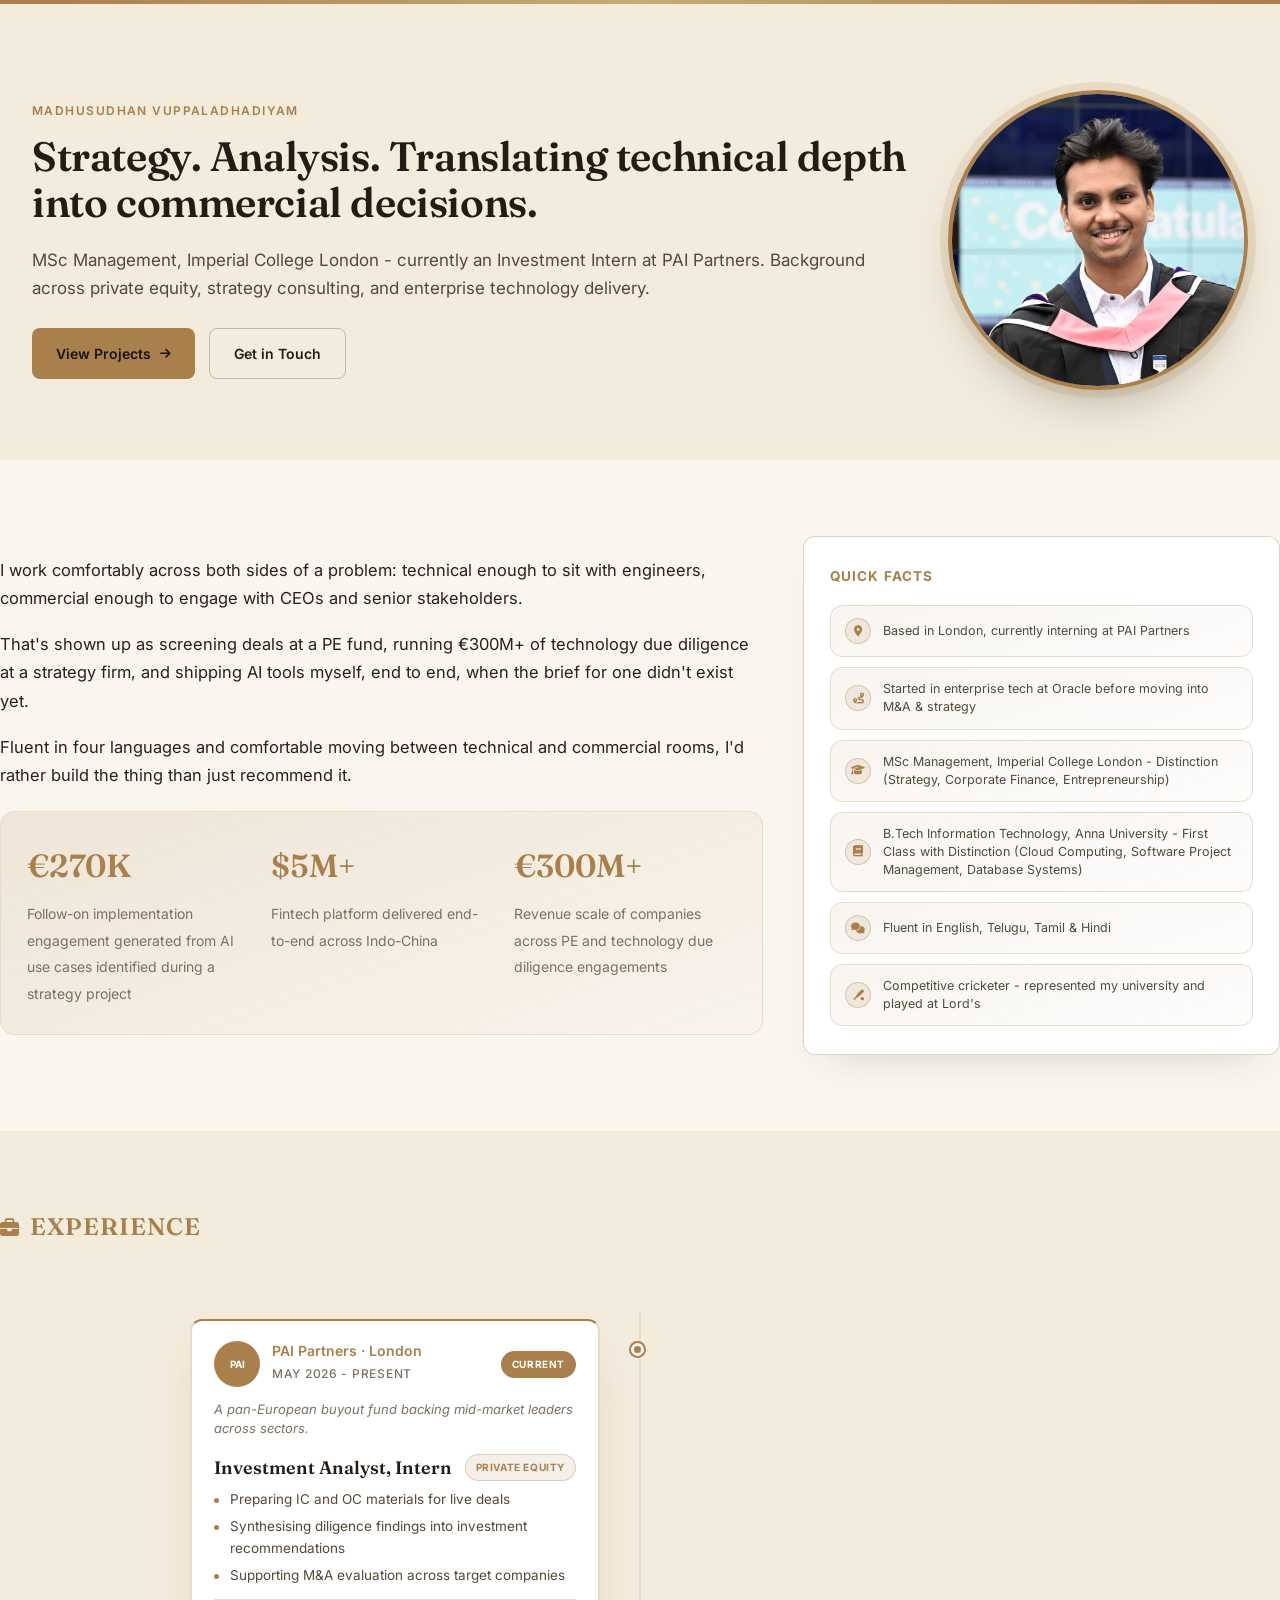
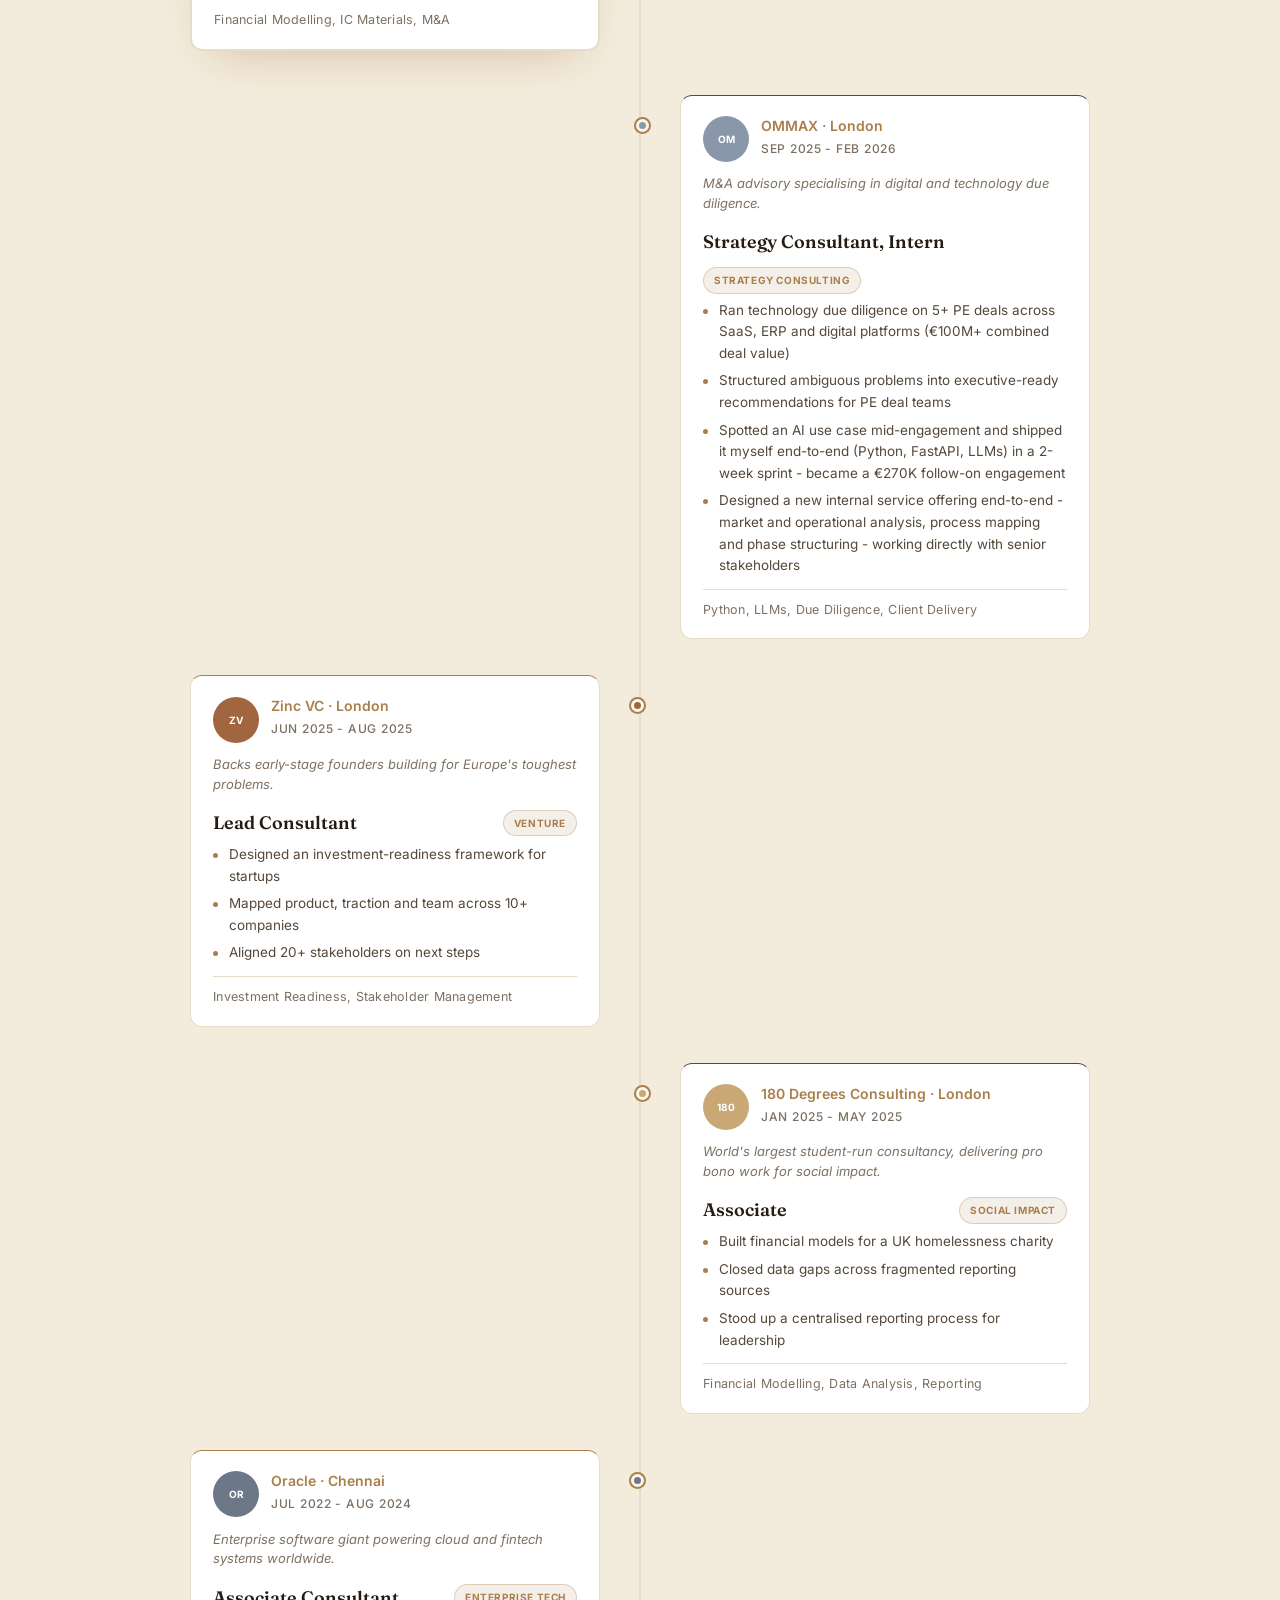
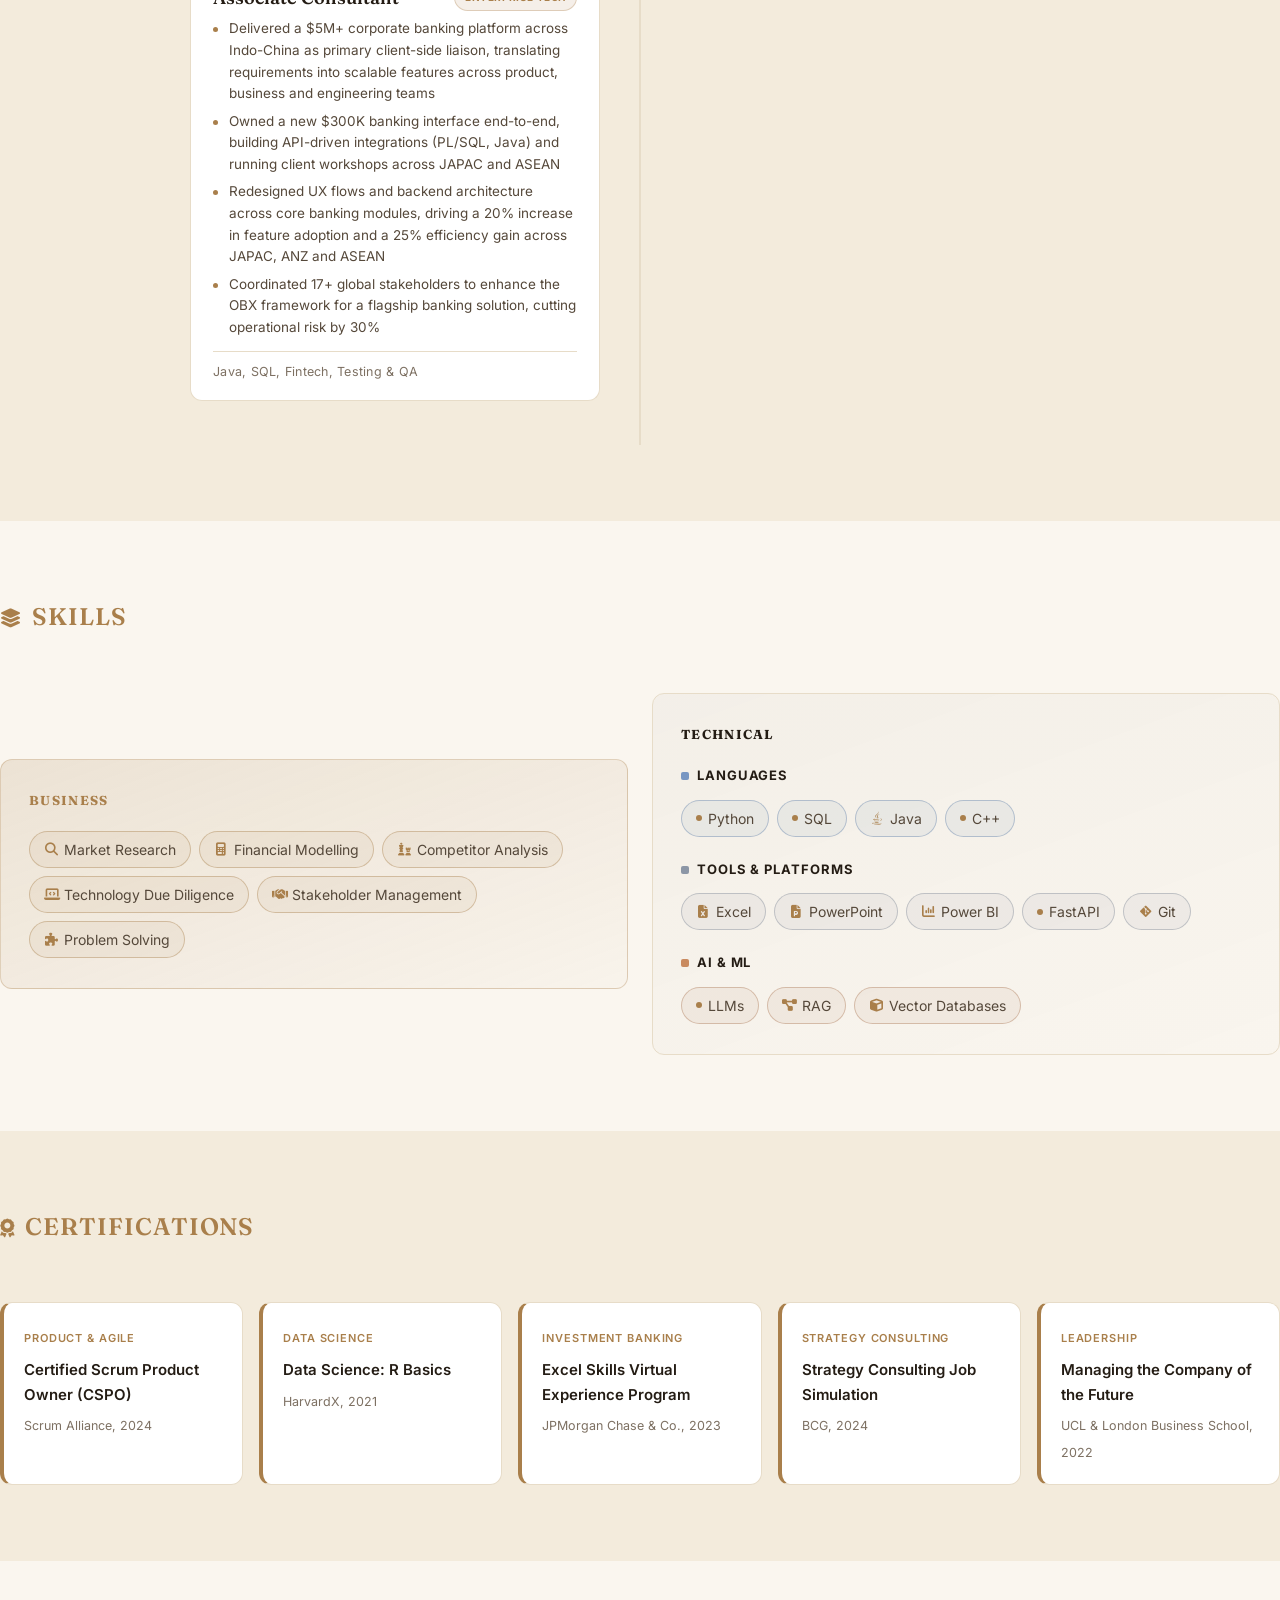
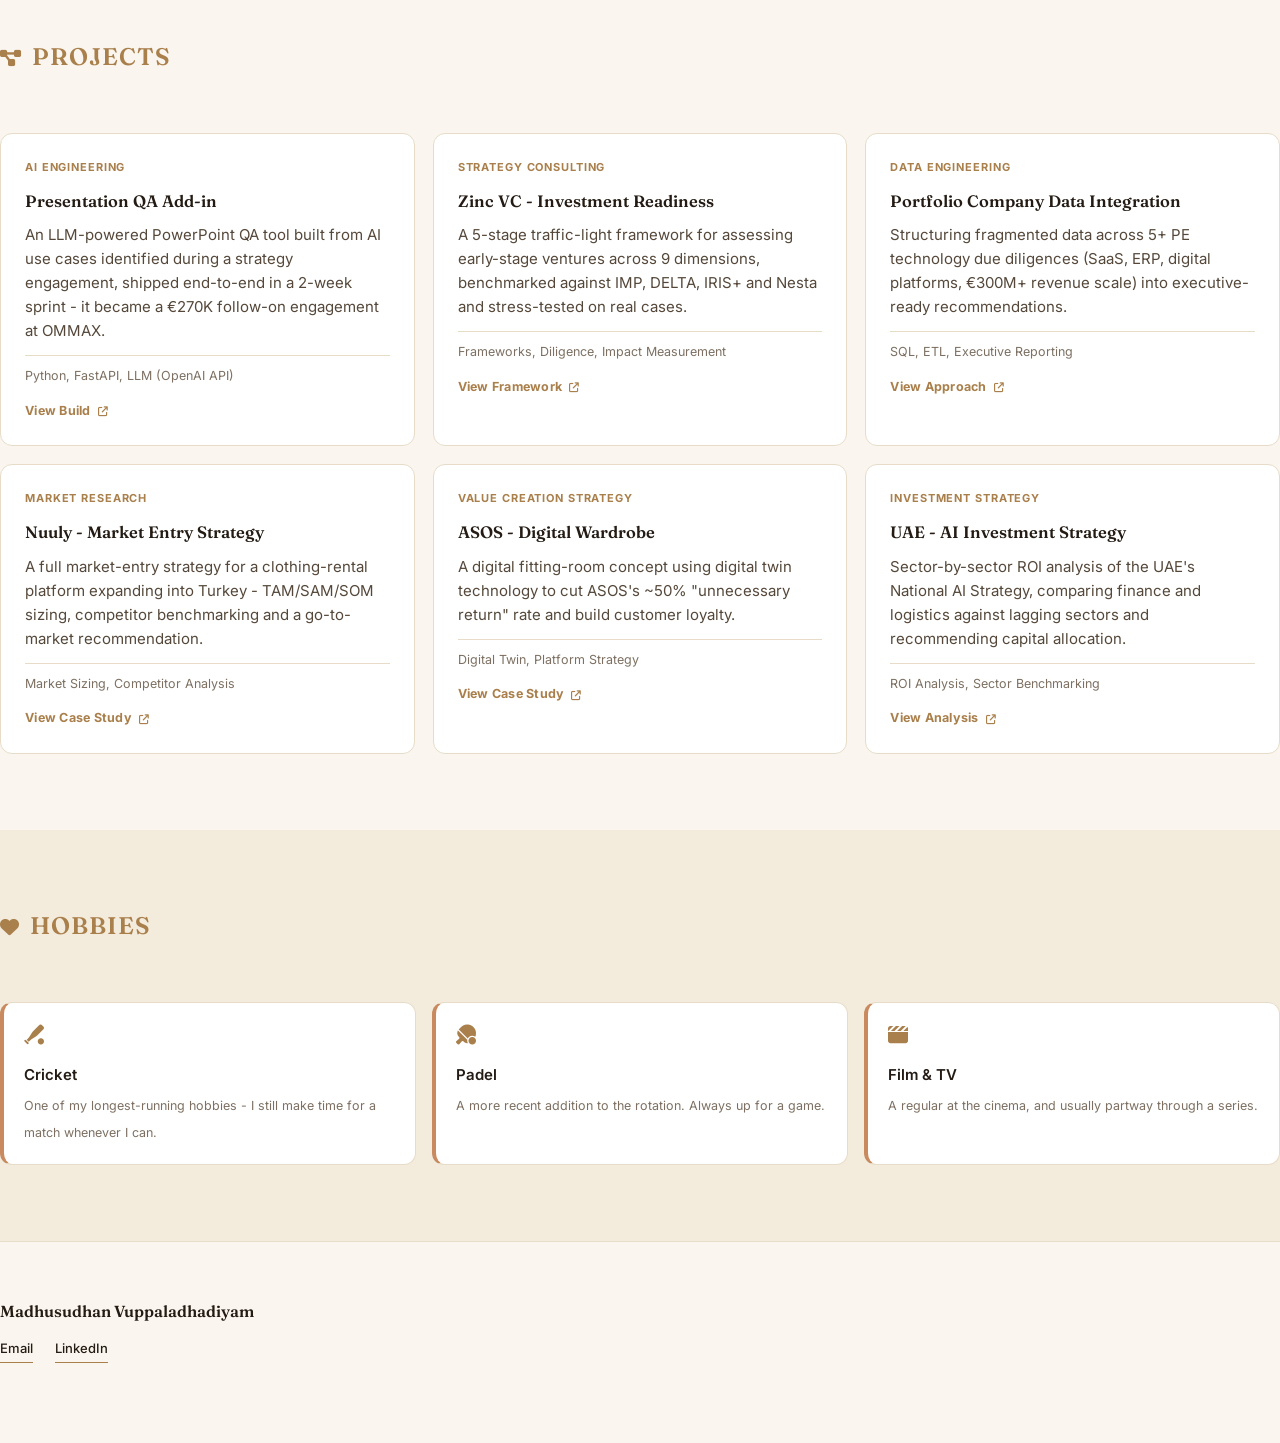
==== commit d84fe808: "Create index.html" ====
--- a/index.html
+++ b/index.html
@@ -1 +1 @@
-<!DOCTYPE html><html lang="en"><head><meta charset="UTF-8"><meta name="viewport" content="width=device-width, initial-scale=1.0"><title>Madhusudhan Vuppaladhadiyam</title><link rel="preconnect" href="https://fonts.googleapis.com"><link href="https://fonts.googleapis.com/css2?family=Inter:wght@400;500;600&family=Fraunces:opsz,wght@9..144,500;9..144,600&display=swap" rel="stylesheet"><link rel="stylesheet" href="style.css?v=13"><link rel="stylesheet" href="style2.css?v=8"><link rel="stylesheet" href="style3.css?v=16"><link rel="stylesheet" href="style3b.css?v=1"><link rel="stylesheet" href="style3c.css?v=1"><link rel="stylesheet" href="https://cdnjs.cloudflare.com/ajax/libs/font-awesome/6.5.1/css/all.min.css"></head><body><header class="hero"><div class="hero-grid"><div class="hero-text"><p class="eyebrow">Madhusudhan Vuppaladhadiyam</p><h1>Strategy. Analysis. Translating technical depth into commercial decisions.</h1><p class="tagline">MSc Management, Imperial College London - currently an Investment Intern at PAI Partners. Background across private equity, strategy consulting, and enterprise technology delivery.</p><div class="hero-cta"><a href="#projects" class="btn-primary">View Projects<i class="fa-solid fa-arrow-right"></i></a><a href="mailto:madhusudhan7401@gmail.com" class="btn-outline">Get in Touch</a></div></div><div class="hero-photo"><img src="profile.jpg?v=2" alt="Madhusudhan Vuppaladhadiyam"></div></div></header><main><section class="about" id="about"><div class="about-grid"><div class="about-main"><p>I work comfortably across both sides of a problem: technical enough to sit with engineers, commercial enough to engage with CEOs and senior stakeholders.</p><p>That's shown up as screening deals at a PE fund, running &euro;300M+ of technology due diligence at a strategy firm, and shipping AI tools myself, end to end, when the brief for one didn't exist yet.</p><p>Fluent in four languages and comfortable moving between technical and commercial rooms, I'd rather build the thing than just recommend it.</p><div class="impact-grid"><div class="impact-stat"><span class="impact-num">&euro;270K</span><span class="impact-label">Follow-on implementation engagement generated from AI use cases identified during a strategy project</span></div><div class="impact-stat"><span class="impact-num">$5M+</span><span class="impact-label">Fintech platform delivered end-to-end across Indo-China</span></div><div class="impact-stat"><span class="impact-num">&euro;300M+</span><span class="impact-label">Revenue scale of companies across PE and technology due diligence engagements</span></div></div></div><aside class="quick-facts-card"><h4>Quick Facts</h4><div id="quick-facts"></div></aside></div></section><section class="exp-edu" id="experience"><h2><i class="fa-solid fa-briefcase"></i>Experience</h2><div class="timeline" id="timeline"></div></section><section class="skills" id="skills"><h2><i class="fa-solid fa-layer-group"></i>Skills</h2><div class="skills-panel" id="skills-panel"></div></section><section class="certifications" id="certifications"><h2><i class="fa-solid fa-award"></i>Certifications</h2><div class="cert-grid" id="cert-grid"></div></section><section class="projects" id="projects"><h2><i class="fa-solid fa-diagram-project"></i>Projects</h2><div class="project-grid" id="projects-grid"></div></section><section class="interests" id="interests"><h2><i class="fa-solid fa-heart"></i>Hobbies</h2><div class="cert-grid" id="hobby-grid"></div></section></main><footer><p>Madhusudhan Vuppaladhadiyam</p><div class="links"><a href="mailto:madhusudhan7401@gmail.com">Email</a><a href="https://www.linkedin.com/in/madhusudhan-vuppaladhadiyam007" target="_blank" rel="noopener">LinkedIn</a></div></footer><script src="data.js?v=14"></script><script src="data2.js?v=2"></script><script src="app.js?v=14"></script></body></html>
+<!DOCTYPE html><html lang="en"><head><meta charset="UTF-8"><meta name="viewport" content="width=device-width, initial-scale=1.0"><title>Madhusudhan Vuppaladhadiyam</title><link rel="preconnect" href="https://fonts.googleapis.com"><link href="https://fonts.googleapis.com/css2?family=Inter:wght@400;500;600&family=Fraunces:opsz,wght@9..144,500;9..144,600&display=swap" rel="stylesheet"><link rel="stylesheet" href="style.css?v=13"><link rel="stylesheet" href="style2.css?v=8"><link rel="stylesheet" href="style3.css?v=16"><link rel="stylesheet" href="style3b.css?v=1"><link rel="stylesheet" href="style3c.css?v=1"><link rel="stylesheet" href="style4.css?v=1"><link rel="stylesheet" href="https://cdnjs.cloudflare.com/ajax/libs/font-awesome/6.5.1/css/all.min.css"></head><body><header class="hero"><div class="hero-grid"><div class="hero-text"><p class="eyebrow">Madhusudhan Vuppaladhadiyam</p><h1>Strategy. Analysis. Translating technical depth into commercial decisions.</h1><p class="tagline">MSc Management, Imperial College London - currently an Investment Intern at PAI Partners. Background across private equity, strategy consulting, and enterprise technology delivery.</p><div class="hero-cta"><a href="#projects" class="btn-primary">View Projects<i class="fa-solid fa-arrow-right"></i></a><a href="mailto:madhusudhan7401@gmail.com" class="btn-outline">Get in Touch</a></div></div><div class="hero-photo"><img src="profile.jpg?v=2" alt="Madhusudhan Vuppaladhadiyam"></div></div></header><main><section class="about" id="about"><div class="about-grid"><div class="about-main"><p>I work comfortably across both sides of a problem: technical enough to sit with engineers, commercial enough to engage with CEOs and senior stakeholders.</p><p>That's shown up as screening deals at a PE fund, running &euro;300M+ of technology due diligence at a strategy firm, and shipping AI tools myself, end to end, when the brief for one didn't exist yet.</p><p>Fluent in four languages and comfortable moving between technical and commercial rooms, I'd rather build the thing than just recommend it.</p><div class="impact-grid"><div class="impact-stat"><span class="impact-num">&euro;270K</span><span class="impact-label">Follow-on implementation engagement generated from AI use cases identified during a strategy project</span></div><div class="impact-stat"><span class="impact-num">$5M+</span><span class="impact-label">Fintech platform delivered end-to-end across Indo-China</span></div><div class="impact-stat"><span class="impact-num">&euro;300M+</span><span class="impact-label">Revenue scale of companies across PE and technology due diligence engagements</span></div></div></div><aside class="quick-facts-card"><h4>Quick Facts</h4><div id="quick-facts"></div></aside></div></section><section class="exp-edu" id="experience"><h2><i class="fa-solid fa-briefcase"></i>Experience</h2><div class="timeline" id="timeline"></div></section><section class="skills" id="skills"><h2><i class="fa-solid fa-layer-group"></i>Skills</h2><div class="skills-panel" id="skills-panel"></div></section><section class="certifications" id="certifications"><h2><i class="fa-solid fa-award"></i>Certifications</h2><div class="cert-grid" id="cert-grid"></div></section><section class="projects" id="projects"><h2><i class="fa-solid fa-diagram-project"></i>Projects</h2><div class="project-grid" id="projects-grid"></div></section><section class="interests" id="interests"><h2><i class="fa-solid fa-heart"></i>Hobbies</h2><div class="cert-grid" id="hobby-grid"></div></section></main><footer><p>Madhusudhan Vuppaladhadiyam</p><div class="links"><a href="mailto:madhusudhan7401@gmail.com">Email</a><a href="https://www.linkedin.com/in/madhusudhan-vuppaladhadiyam007" target="_blank" rel="noopener">LinkedIn</a></div></footer><script src="data.js?v=14"></script><script src="data2.js?v=2"></script><script src="app.js?v=14"></script></body></html>
--- a/style3b.css
+++ b/style3b.css
@@ -1 +1,15 @@
-}.tl-co-logo{background:#fff;border-color:var(--line)}.tl-co-info{display:flex;flex-direction:column;gap:3px}.tl-org{font-size:14px;font-weight:600;color:var(--gold);cursor:default}.tl-card-top .tl-date{display:inline;font-size:12px;color:var(--muted);text-transform:uppercase;letter-spacing:.06em;font-weight:500}.tl-card h3{margin-bottom:10px;font-size:21px;color:var(--navy)}.tl-bullets{list-style:none;margin:0 0 12px;padding:0}.tl-bullets li{position:relative;padding-left:16px;color:var(--navy2);font-size:15px;line-height:1.6;margin-bottom:6px}.tl-bullets li::before{content:'';position:absolute;left:0;top:9px;width:5px;height:5px;border-radius:50%;background:var(--gold)}.tl-bullets li:last-child{margin-bottom:0}.tl-tags{display:block;font-size:12.5px;color:var(--muted);letter-spacing:.02em;padding-top:10px;border-top:1px solid var(--line)}.sw0{background:var(--gold)}.sw1{background:#8a97ab}.sw2{background:#a1653f}.sw3{background:#c9a876}.sw4{background:#6c7788}.skills-panel{display:grid;grid-template-columns:1fr 1fr;gap:24px;align-items:center}.skills-col{border-radius:var(--radius);padding:30px 28px}.skills-biz{background:linear-gradient(160deg,rgba(169,127,75,.16),rgba(169,127,75,.02));border:1px solid rgba(169,127,75,.3)}.skills-tech{background:linear-gradient(160deg,rgba(43,34,20,.03),rgba(43,34,20,.005));border:1px solid var(--line)}.skills-col-h{font-size:13px;text-transform:uppercase;letter-spacing:.1em;font-weight:700;margin-bottom:20px;color:var(--navy)}.skills-biz .skills-col-h{color:var(--gold)}.skills-tech .skill-group{margin-bottom:22px}.skills-tech .skill-group:last-child{margin-bottom:0}.skill-group h4{font-size:13px;text-transform:uppercase;letter-spacing:.07em;margin-bottom:13px;color:var(--navy);display:flex;align-items:center;gap:8px}.skill-group h4::before{content:'';width:8px;height:8px;border-radius:2px;flex-shrink:0}.cat-a h4::before{background:var(--gold)}.cat-b h4::before{background:#7896c2}.cat-c h4::before{background:#c98a5f}.cat-d h4::before{background:#8c96a6}.cert-card{border-left:4px solid var(--gold)}.hobby-card{border-left:4px solid #c98a5f}.hobby-icon{color:var(--gold);font-size:20px;margin-bottom:10px;display:block}.proj-cat{font-size:11px;text-transform:uppercase;letter-spacing:.08em;color:var(--gold);font-weight:700}.project-card p{margin:0 0 12px;font-size:15px;line-height:1.6;color:var(--navy2)}.proj-tech{display:block;font-size:12.5px;color:var(--muted);padding-top:10px;border-top:1px solid var(--line)}.contact-panel{background:var(--card);border:1px solid rgba(169,127,75,.3);border-radius:16px;padding:44px 40px;text-align:center;max-width:640px;margin:0 auto}.contact-lede{font-family:'Fraunces',Georgia,serif;font-size:20px;color:var(--navy2);margin-bottom:26px;line-height:1.5}.contact-links{display:flex;gap:16px;justify-content:center;flex-wrap:wrap}.contact-link{display:inline-flex;align-items:center;gap:10px;background:rgba(169,127,75,.1);border:1px solid rgba(169,127,75,.35);color:var(--navy);padding:12px 22px;border-radius:8px;font-size:14px;font-weight:600;transition:background .15s,transform .15s}.contact-link i{color:var(--gold)}.contact-link:hover{background:var(--gold);color:#1c150e;transform:translateY(-2px)}.contact-link:hover i{color:#1c150e}footer{padding:56px 0 80px;border-top:1px solid var(--line);margin-top:0}.foot-note{font-size:13px;color:var(--muted)}@media(max-width:900px){.hero-grid{grid-template-columns:1fr;padding:60px 20px 50px;text-align:left;gap:32px}.hero-photo{order:-1;margin-bottom:8px;justify-content:center}.hero-photo img{max-width:220px}.skills-panel{grid-template-columns:1fr}main section{padding:52px 0}}@media(max-width:760px){.about-grid{grid-template-columns:1fr}.impact-grid{grid-template-columns:1fr}.impact-num{font-size:28px}.quick-facts-card{position:static}.contact-panel{padding:32px 24px}}
+.experience .tl-dot{border-color:var(--paper2)}
+.ml{font-size:11px;letter-spacing:.08em;text-transform:uppercase;color:var(--gold);font-weight:600;margin-top:16px;margin-bottom:8px;display:block}
+.pills span{font-size:14px}
+.pills span i{font-size:13px;color:var(--gold);width:14px;text-align:center}
+.pills span:not(.hi)::before{content:'';width:6px;height:6px;border-radius:50%;background:var(--gold);flex-shrink:0}
+.ic-java{color:#f89820}
+.ic-excel{color:#3fae6a}
+.ic-ppt{color:#e07a3a}
+.ic-pbi{color:#e0b64a}
+.hero{background:var(--paper2);padding:0;border-bottom:none;margin-bottom:0}
+.hero-grid{max-width:var(--maxw);margin:0;padding:90px 48px 70px;display:grid;grid-template-columns:1fr 340px;gap:48px;align-items:center}
+.hero h1{color:var(--navy)}
+.hero .tagline{color:var(--navy2)}
+.hero-photo{display:flex;justify-content:center}
+.hero-photo img{width:100%;max-width:340px;aspect-ratio:1/1;object-fit:cover;border-radius:50%;border:4px solid var(--gold);box-shadow:0 0 0 8px rgba(169,127,75,.14),0 25px 50px -20px rgba(43,34,20,.35)}.hero-cta{display:flex;gap:14px;flex-wrap:wrap;margin-top:4px}.btn-primary{background:var(--gold);color:#1c150e;padding:13px 24px;border-radius:8px;font-size:14px;font-weight:600;display:inline-flex;align-items:center;gap:9px;transition:transform .15s,box-shadow .15s}.btn-primary i{font-size:12px;transition:transform .15s}.btn-primary:hover{transform:translateY(-2px);box-shadow:0 10px 22px rgba(43,34,20,.25)}.btn-primary:hover i{transform:translateX(3px)}.btn-outline{border:1.5px solid rgba(42,33,24,.25);color:var(--navy);padding:13px 24px;border-radius:8px;font-size:14px;font-weight:600;display:inline-flex;align-items:center;transition:background .15s,color .15s}.btn-outline:hover{background:var(--navy);color:var(--paper)}.about-grid{display:grid;grid-template-columns:1.6fr 1fr;gap:40px;align-items:center}.about-main p{margin-bottom:18px;font-size:16.5px;line-height:1.7;color:var(--ink)}.impact-grid{display:grid;grid-template-columns:repeat(3,1fr);gap:22px;background:linear-gradient(160deg,rgba(169,127,75,.14),rgba(169,127,75,.02));border:1px solid var(--line);border-radius:14px;padding:28px 26px;margin-top:22px}.impact-num{display:block;font-family:'Fraunces',Georgia,serif;font-size:32px;font-weight:600;color:var(--gold);margin-bottom:8px}.impact-label{font-size:14px;color:var(--muted);line-height:1.5}.quick-facts-card{background:var(--card);border:1px solid rgba(169,127,75,.35);border-radius:var(--radius);padding:28px 26px;position:sticky;top:24px;box-shadow:0 20px 40px -28px rgba(43,34,20,.25)}.quick-facts-card h4{font-size:13.5px;letter-spacing:.08em;text-transform:uppercase;color:var(--gold);margin-bottom:18px}.qf-fact{display:flex;gap:12px;align-items:center;margin-bottom:16px}.qf-fact:last-child{margin-bottom:0}.qf-badge{flex-shrink:0;width:32px;height:32px;border-radius:50%;background:rgba(169,127,75,.12);border:1px solid rgba(169,127,75,.35);display:flex;align-items:center;justify-content:center}.qf-badge i{color:var(--gold);font-size:13px}.qf-fact span{font-size:14.5px;line-height:1.5;color:var(--navy2)}.tl-card{display:block;text-align:left;padding:22px 26px;overflow:visible;max-width:780px}.tl-card-top{display:flex;align-items:center;gap:12px;margin-bottom:8px}.tl-co-logo{background:#fff;border-color:var(--line)}.tl-co-info{display:flex;flex-direction:column;gap:3px}.tl-org{font-size:14px;font-weight:600;color:var(--gold);cursor:default}.tl-card-top .tl-date{display:inline;font-size:12px;color:var(--muted);text-transform:uppercase;letter-spacing:.06em;font-weight:500}
--- a/style4.css
+++ b/style4.css
@@ -0,0 +1,51 @@
+.timeline{max-width:900px;margin:0 auto}.timeline::before{left:50%;transform:translateX(-50%)}.tl-item:nth-child(odd),.tl-item:nth-child(even){width:calc(50% - 40px)}.tl-item:nth-child(odd){margin-left:0;margin-right:auto}.tl-item:nth-child(even){margin-left:auto;margin-right:0}.tl-item:nth-child(odd) .tl-dot,.tl-item:nth-child(even) .tl-dot{top:24px}.tl-item:nth-child(odd) .tl-dot{right:-44px;left:auto}.tl-item:nth-child(even) .tl-dot{left:-44px;right:auto}.tl-card{max-width:none;padding:18px 22px}.tl-card h3{font-size:18px}.tl-bullets li{font-size:13.5px}.tl-co-blurb{font-size:13px;color:var(--muted);font-style:italic;line-height:1.5;margin:0 0 14px}h2{font-size:24px;letter-spacing:.04em;margin:0 0 56px}h2 i{font-size:19px}.tl-item:nth-child(odd) .tl-card{border-top-color:var(--gold)}.tl-item:nth-child(even) .tl-card{border-top-color:var(--navy2)}#experience h2{font-size:24px;margin:0 0 64px}.wrap{margin:0 auto;padding:0 32px}.hero-grid{margin:0 auto;padding:90px 32px 70px;gap:36px;grid-template-columns:1fr 300px}.contact-panel{max-width:1100px}.hero h1{font-size:clamp(34px,3.2vw,46px)}
+
+/* Scroll-triggered reveal */
+.reveal{opacity:0;transform:translateY(24px);transition:opacity .65s cubic-bezier(.2,.7,.3,1),transform .65s cubic-bezier(.2,.7,.3,1)}
+.reveal.in{opacity:1;transform:none}
+main>section.reveal{transition-delay:0s}
+
+/* Current-role emphasis + card header row (previously unstyled) */
+.tl-card-top{display:flex;align-items:center;gap:12px;margin-bottom:10px;flex-wrap:wrap}
+.tl-co-info{display:flex;flex-direction:column;gap:2px}
+.tl-item.current .tl-card{border-width:2px;border-top-color:var(--gold);box-shadow:0 20px 44px -26px rgba(169,127,75,.55)}
+.tl-item.current{margin-bottom:44px}
+.tl-current-badge{margin-left:auto;background:var(--gold);color:#fff;font-size:10px;font-weight:700;letter-spacing:.06em;text-transform:uppercase;padding:5px 11px;border-radius:20px;flex-shrink:0}
+
+/* Domain/sector tag on each experience card */
+.tl-role-row{display:flex;align-items:center;justify-content:space-between;gap:10px;flex-wrap:wrap;margin-bottom:6px}
+.tl-role-row h3{margin-bottom:0}
+.tl-sector{font-size:10px;font-weight:700;letter-spacing:.06em;text-transform:uppercase;color:var(--gold);background:rgba(169,127,75,.12);border:1px solid rgba(169,127,75,.3);padding:4px 10px;border-radius:20px;white-space:nowrap;flex-shrink:0}
+
+/* Quick Facts as compact wrapping chips instead of stacked sentences */
+#quick-facts{display:flex;flex-wrap:wrap;gap:10px}
+.qf-fact{flex:1 1 220px;min-width:0;background:linear-gradient(160deg,rgba(169,127,75,.08),rgba(169,127,75,.02));border:1px solid var(--line);border-radius:12px;padding:12px 14px;margin-bottom:0}
+.qf-badge{width:26px;height:26px}
+.qf-badge i{font-size:11px}
+.qf-fact span{font-size:12.5px;line-height:1.45}
+
+/* Skill chips tinted per category */
+.pills span.cat-a{border-color:rgba(169,127,75,.4);background:rgba(169,127,75,.07)}
+.pills span.cat-b{border-color:rgba(74,111,161,.35);background:rgba(74,111,161,.07)}
+.pills span.cat-c{border-color:rgba(161,101,63,.35);background:rgba(161,101,63,.07)}
+.pills span.cat-d{border-color:rgba(108,119,136,.35);background:rgba(108,119,136,.07)}
+
+/* Project cards: View CTA + stronger hover-lift */
+.project-card{display:flex;flex-direction:column}
+.proj-cta{margin-top:14px;display:inline-flex;align-items:center;gap:7px;font-size:12.5px;font-weight:700;color:var(--gold);letter-spacing:.02em}
+.proj-cta i{font-size:10px;transition:transform .15s}
+.project-card:hover{transform:translateY(-6px);box-shadow:0 20px 40px rgba(16,28,48,.14);border-color:var(--gold)}
+.project-card:hover .proj-cta i{transform:translate(2px,-2px)}
+.cert-card{transition:transform .18s ease,box-shadow .18s ease,border-color .18s ease}
+.cert-card:hover{transform:translateY(-4px);box-shadow:0 16px 30px rgba(16,28,48,.1);border-color:var(--gold)}
+
+@media(max-width:900px){
+.timeline{max-width:none}
+}
+@media(max-width:760px){
+.qf-fact{flex:1 1 100%}
+.tl-current-badge{margin-left:0}
+.tl-card-top{flex-wrap:wrap}
+.tl-item:nth-child(odd),.tl-item:nth-child(even){width:100%;margin-left:34px !important;margin-right:0}
+.tl-item:nth-child(odd) .tl-dot,.tl-item:nth-child(even) .tl-dot{left:-20px;right:auto}
+}
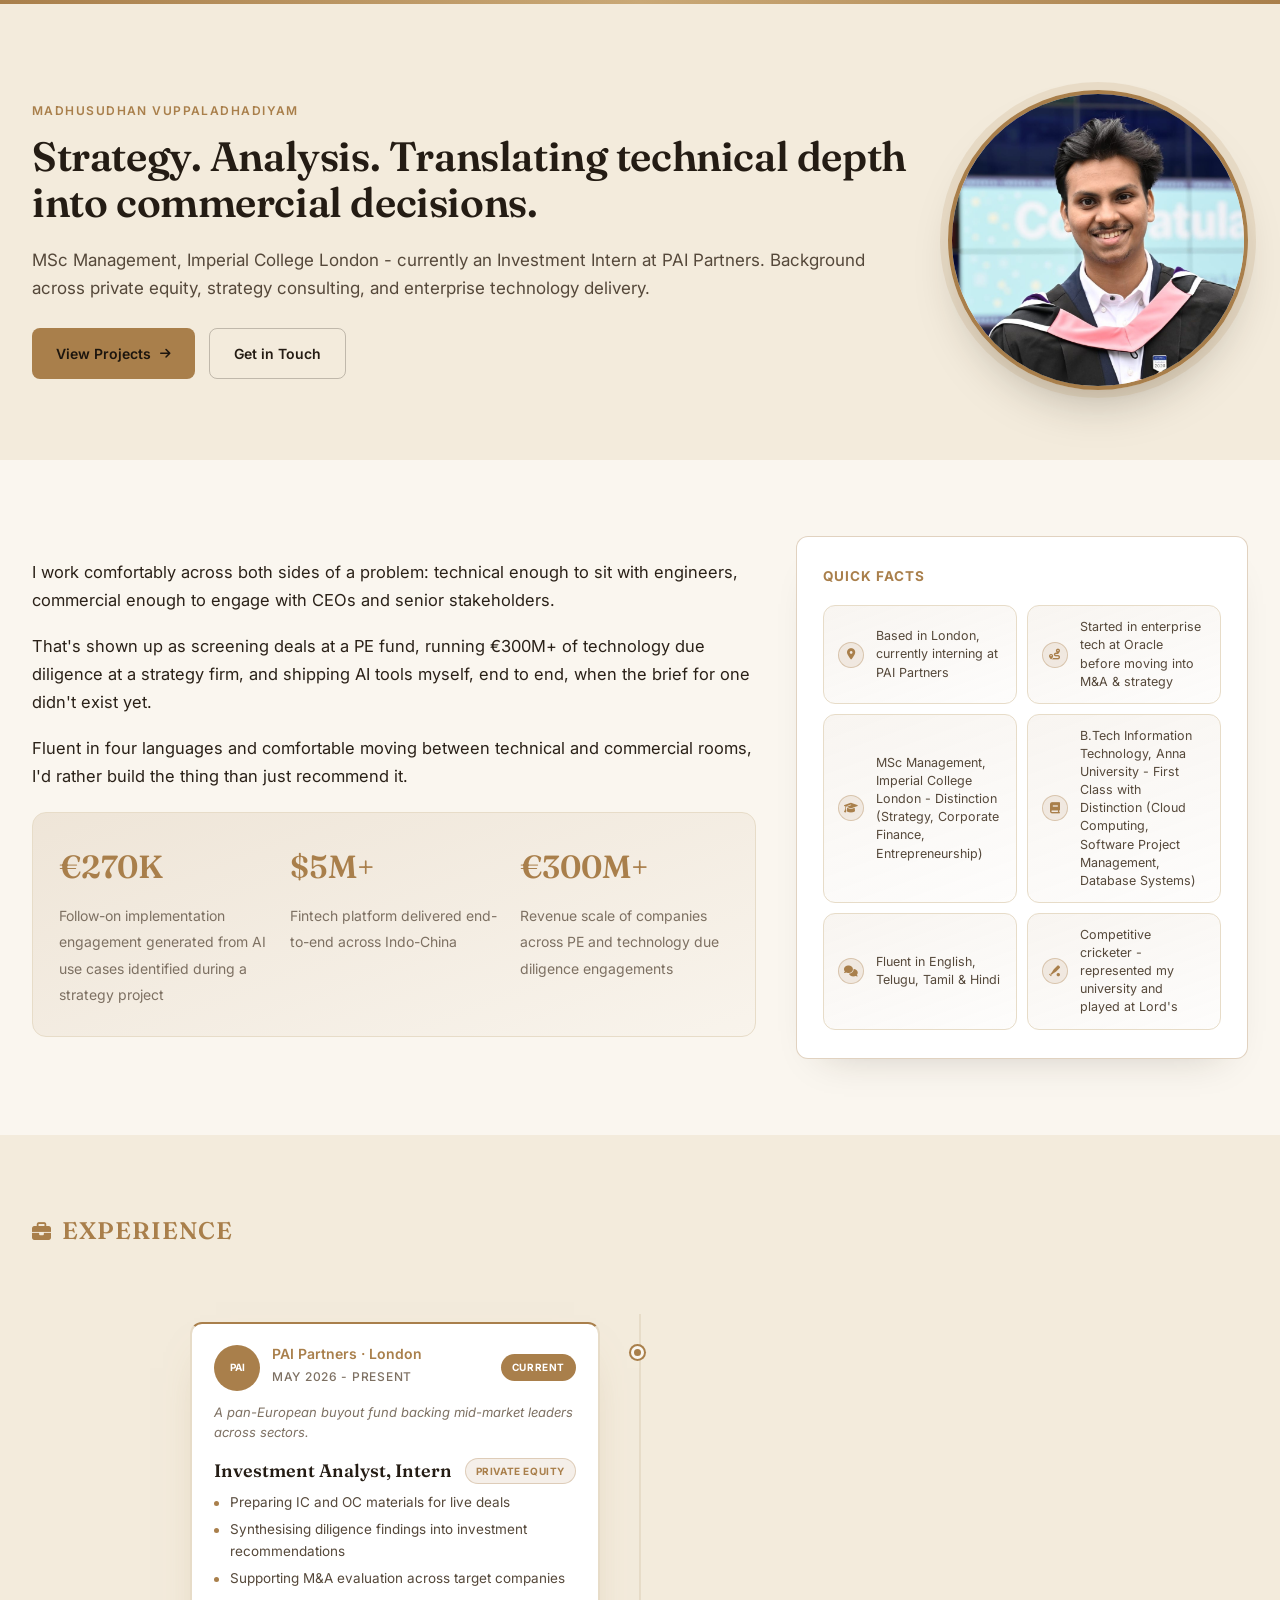
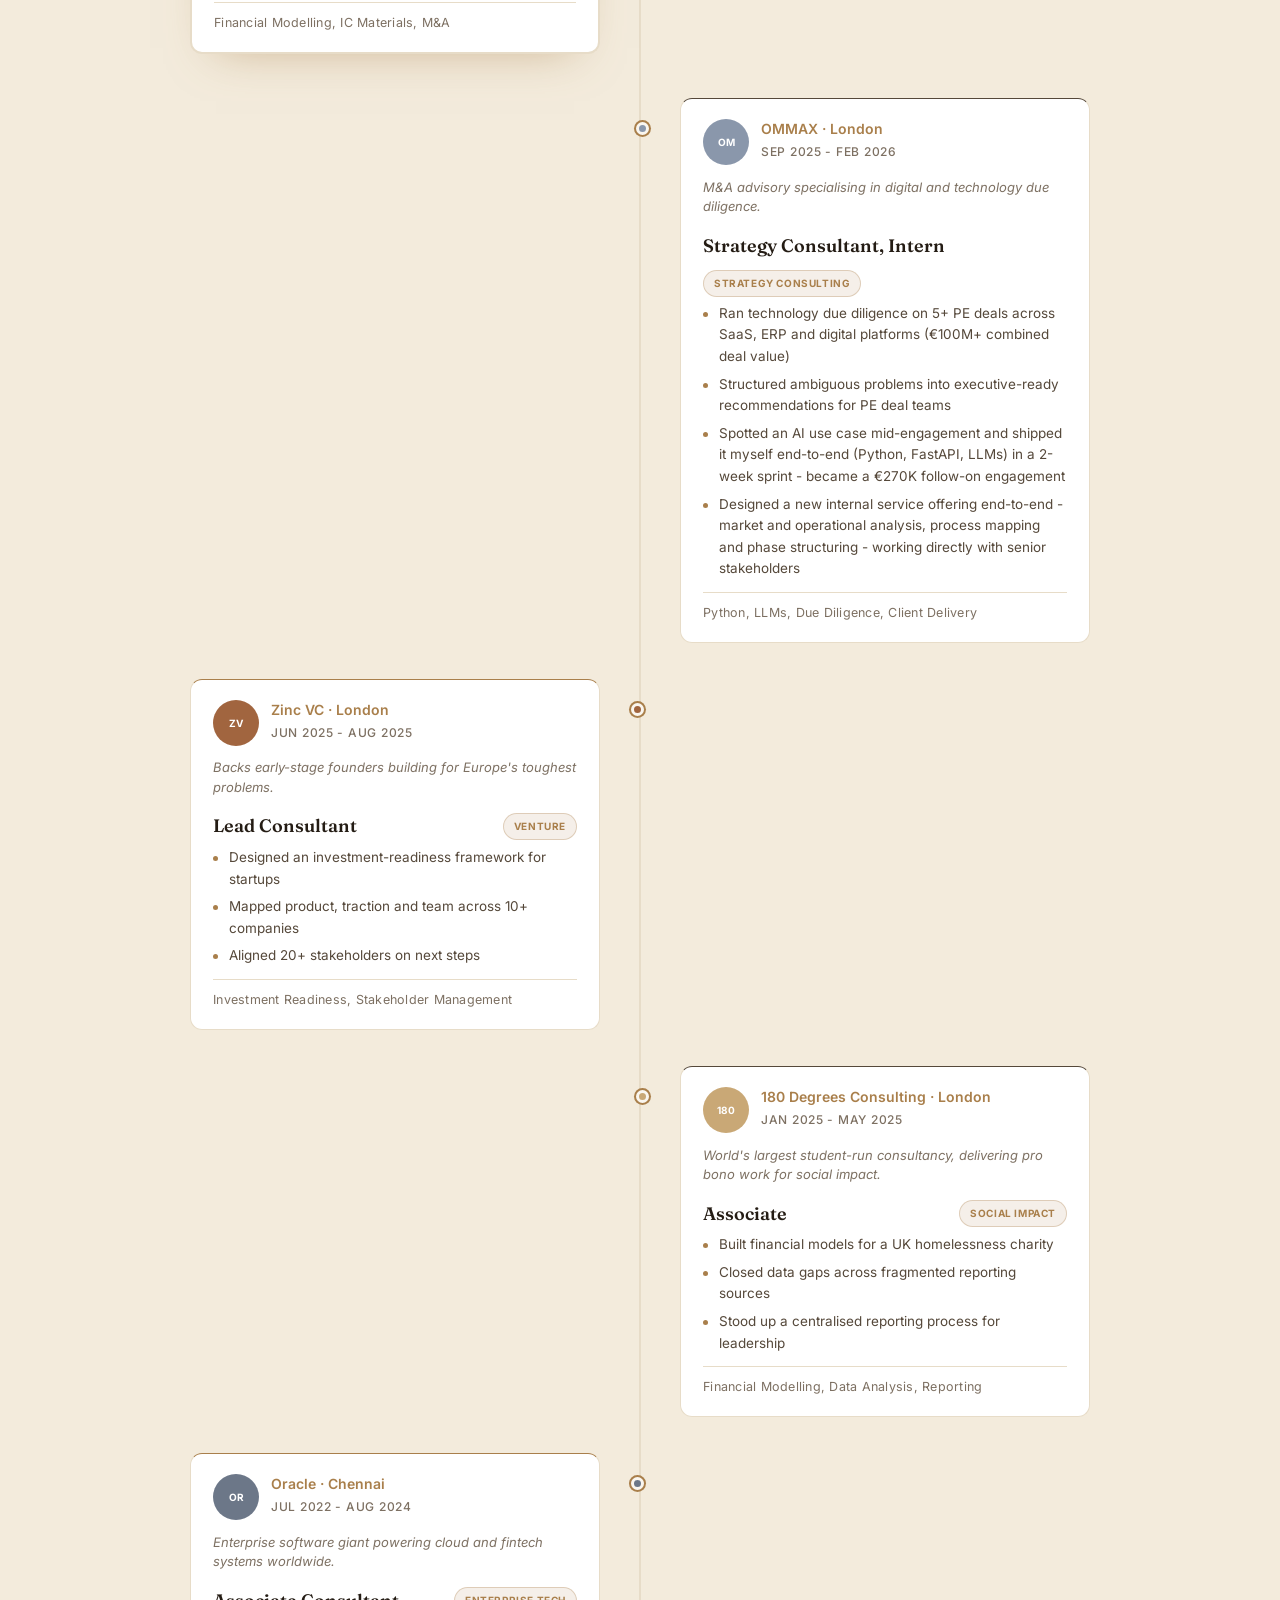
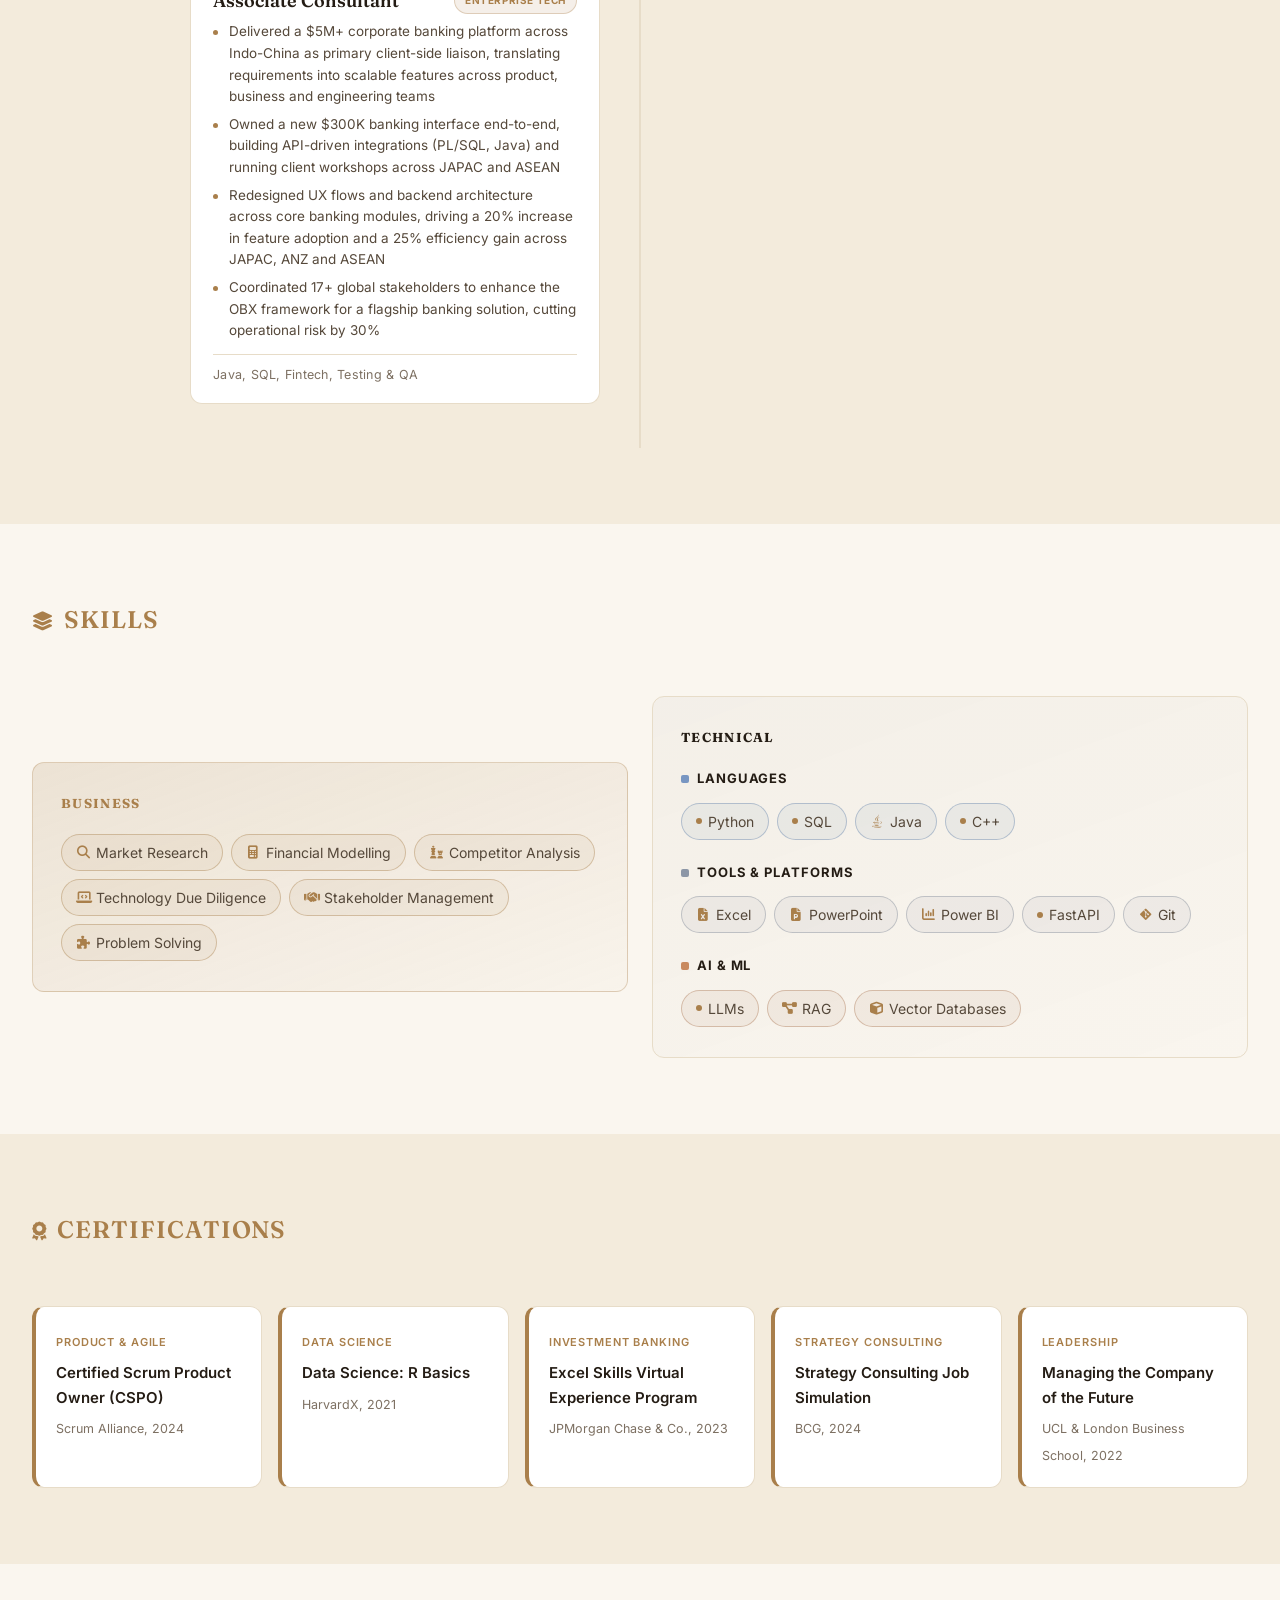
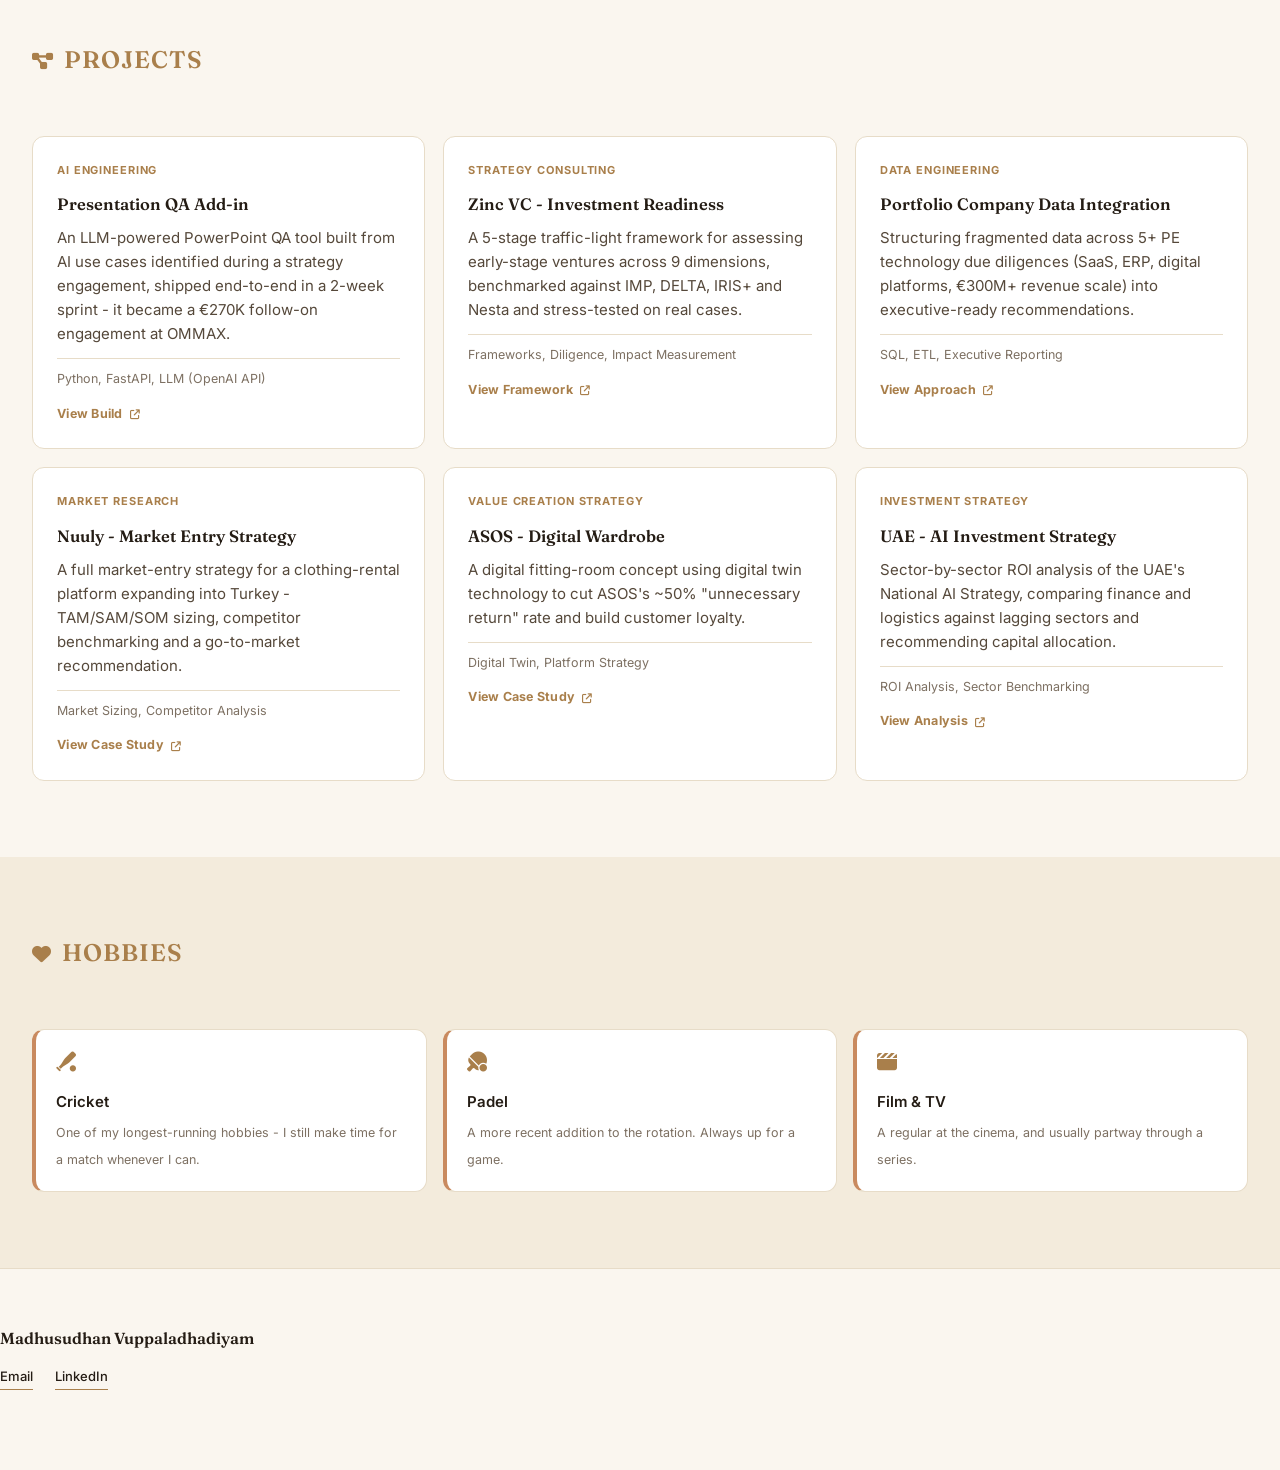
==== commit 6858cc67: "Create index.html" ====
--- a/index.html
+++ b/index.html
@@ -1 +1 @@
-<!DOCTYPE html><html lang="en"><head><meta charset="UTF-8"><meta name="viewport" content="width=device-width, initial-scale=1.0"><title>Madhusudhan Vuppaladhadiyam</title><link rel="preconnect" href="https://fonts.googleapis.com"><link href="https://fonts.googleapis.com/css2?family=Inter:wght@400;500;600&family=Fraunces:opsz,wght@9..144,500;9..144,600&display=swap" rel="stylesheet"><link rel="stylesheet" href="style.css?v=13"><link rel="stylesheet" href="style2.css?v=8"><link rel="stylesheet" href="style3.css?v=16"><link rel="stylesheet" href="style3b.css?v=1"><link rel="stylesheet" href="style3c.css?v=1"><link rel="stylesheet" href="style4.css?v=1"><link rel="stylesheet" href="https://cdnjs.cloudflare.com/ajax/libs/font-awesome/6.5.1/css/all.min.css"></head><body><header class="hero"><div class="hero-grid"><div class="hero-text"><p class="eyebrow">Madhusudhan Vuppaladhadiyam</p><h1>Strategy. Analysis. Translating technical depth into commercial decisions.</h1><p class="tagline">MSc Management, Imperial College London - currently an Investment Intern at PAI Partners. Background across private equity, strategy consulting, and enterprise technology delivery.</p><div class="hero-cta"><a href="#projects" class="btn-primary">View Projects<i class="fa-solid fa-arrow-right"></i></a><a href="mailto:madhusudhan7401@gmail.com" class="btn-outline">Get in Touch</a></div></div><div class="hero-photo"><img src="profile.jpg?v=2" alt="Madhusudhan Vuppaladhadiyam"></div></div></header><main><section class="about" id="about"><div class="about-grid"><div class="about-main"><p>I work comfortably across both sides of a problem: technical enough to sit with engineers, commercial enough to engage with CEOs and senior stakeholders.</p><p>That's shown up as screening deals at a PE fund, running &euro;300M+ of technology due diligence at a strategy firm, and shipping AI tools myself, end to end, when the brief for one didn't exist yet.</p><p>Fluent in four languages and comfortable moving between technical and commercial rooms, I'd rather build the thing than just recommend it.</p><div class="impact-grid"><div class="impact-stat"><span class="impact-num">&euro;270K</span><span class="impact-label">Follow-on implementation engagement generated from AI use cases identified during a strategy project</span></div><div class="impact-stat"><span class="impact-num">$5M+</span><span class="impact-label">Fintech platform delivered end-to-end across Indo-China</span></div><div class="impact-stat"><span class="impact-num">&euro;300M+</span><span class="impact-label">Revenue scale of companies across PE and technology due diligence engagements</span></div></div></div><aside class="quick-facts-card"><h4>Quick Facts</h4><div id="quick-facts"></div></aside></div></section><section class="exp-edu" id="experience"><h2><i class="fa-solid fa-briefcase"></i>Experience</h2><div class="timeline" id="timeline"></div></section><section class="skills" id="skills"><h2><i class="fa-solid fa-layer-group"></i>Skills</h2><div class="skills-panel" id="skills-panel"></div></section><section class="certifications" id="certifications"><h2><i class="fa-solid fa-award"></i>Certifications</h2><div class="cert-grid" id="cert-grid"></div></section><section class="projects" id="projects"><h2><i class="fa-solid fa-diagram-project"></i>Projects</h2><div class="project-grid" id="projects-grid"></div></section><section class="interests" id="interests"><h2><i class="fa-solid fa-heart"></i>Hobbies</h2><div class="cert-grid" id="hobby-grid"></div></section></main><footer><p>Madhusudhan Vuppaladhadiyam</p><div class="links"><a href="mailto:madhusudhan7401@gmail.com">Email</a><a href="https://www.linkedin.com/in/madhusudhan-vuppaladhadiyam007" target="_blank" rel="noopener">LinkedIn</a></div></footer><script src="data.js?v=14"></script><script src="data2.js?v=2"></script><script src="app.js?v=14"></script></body></html>
+<!DOCTYPE html><html lang="en"><head><meta charset="UTF-8"><meta name="viewport" content="width=device-width, initial-scale=1.0"><title>Madhusudhan Vuppaladhadiyam</title><link rel="preconnect" href="https://fonts.googleapis.com"><link href="https://fonts.googleapis.com/css2?family=Inter:wght@400;500;600&family=Fraunces:opsz,wght@9..144,500;9..144,600&display=swap" rel="stylesheet"><link rel="stylesheet" href="style.css?v=13"><link rel="stylesheet" href="style2.css?v=8"><link rel="stylesheet" href="style3.css?v=16"><link rel="stylesheet" href="style3b.css?v=2"><link rel="stylesheet" href="style3c.css?v=1"><link rel="stylesheet" href="style4.css?v=2"><link rel="stylesheet" href="https://cdnjs.cloudflare.com/ajax/libs/font-awesome/6.5.1/css/all.min.css"></head><body><header class="hero"><div class="hero-grid"><div class="hero-text"><p class="eyebrow">Madhusudhan Vuppaladhadiyam</p><h1>Strategy. Analysis. Translating technical depth into commercial decisions.</h1><p class="tagline">MSc Management, Imperial College London - currently an Investment Intern at PAI Partners. Background across private equity, strategy consulting, and enterprise technology delivery.</p><div class="hero-cta"><a href="#projects" class="btn-primary">View Projects<i class="fa-solid fa-arrow-right"></i></a><a href="mailto:madhusudhan7401@gmail.com" class="btn-outline">Get in Touch</a></div></div><div class="hero-photo"><img src="profile.jpg?v=2" alt="Madhusudhan Vuppaladhadiyam"></div></div></header><main><section class="about" id="about"><div class="wrap"><div class="about-grid"><div class="about-main"><p>I work comfortably across both sides of a problem: technical enough to sit with engineers, commercial enough to engage with CEOs and senior stakeholders.</p><p>That's shown up as screening deals at a PE fund, running &euro;300M+ of technology due diligence at a strategy firm, and shipping AI tools myself, end to end, when the brief for one didn't exist yet.</p><p>Fluent in four languages and comfortable moving between technical and commercial rooms, I'd rather build the thing than just recommend it.</p><div class="impact-grid"><div class="impact-stat"><span class="impact-num">&euro;270K</span><span class="impact-label">Follow-on implementation engagement generated from AI use cases identified during a strategy project</span></div><div class="impact-stat"><span class="impact-num">$5M+</span><span class="impact-label">Fintech platform delivered end-to-end across Indo-China</span></div><div class="impact-stat"><span class="impact-num">&euro;300M+</span><span class="impact-label">Revenue scale of companies across PE and technology due diligence engagements</span></div></div></div><aside class="quick-facts-card"><h4>Quick Facts</h4><div id="quick-facts"></div></aside></div></div></section><section class="exp-edu" id="experience"><div class="wrap"><h2><i class="fa-solid fa-briefcase"></i>Experience</h2><div class="timeline" id="timeline"></div></div></section><section class="skills" id="skills"><div class="wrap"><h2><i class="fa-solid fa-layer-group"></i>Skills</h2><div class="skills-panel" id="skills-panel"></div></div></section><section class="certifications" id="certifications"><div class="wrap"><h2><i class="fa-solid fa-award"></i>Certifications</h2><div class="cert-grid" id="cert-grid"></div></div></section><section class="projects" id="projects"><div class="wrap"><h2><i class="fa-solid fa-diagram-project"></i>Projects</h2><div class="project-grid" id="projects-grid"></div></div></section><section class="interests" id="interests"><div class="wrap"><h2><i class="fa-solid fa-heart"></i>Hobbies</h2><div class="cert-grid" id="hobby-grid"></div></div></section></main><footer><p>Madhusudhan Vuppaladhadiyam</p><div class="links"><a href="mailto:madhusudhan7401@gmail.com">Email</a><a href="https://www.linkedin.com/in/madhusudhan-vuppaladhadiyam007" target="_blank" rel="noopener">LinkedIn</a></div></footer><script src="data.js?v=14"></script><script src="data2.js?v=2"></script><script src="app.js?v=14"></script></body></html>
--- a/style4.css
+++ b/style4.css
@@ -1,36 +1,24 @@
 .timeline{max-width:900px;margin:0 auto}.timeline::before{left:50%;transform:translateX(-50%)}.tl-item:nth-child(odd),.tl-item:nth-child(even){width:calc(50% - 40px)}.tl-item:nth-child(odd){margin-left:0;margin-right:auto}.tl-item:nth-child(even){margin-left:auto;margin-right:0}.tl-item:nth-child(odd) .tl-dot,.tl-item:nth-child(even) .tl-dot{top:24px}.tl-item:nth-child(odd) .tl-dot{right:-44px;left:auto}.tl-item:nth-child(even) .tl-dot{left:-44px;right:auto}.tl-card{max-width:none;padding:18px 22px}.tl-card h3{font-size:18px}.tl-bullets li{font-size:13.5px}.tl-co-blurb{font-size:13px;color:var(--muted);font-style:italic;line-height:1.5;margin:0 0 14px}h2{font-size:24px;letter-spacing:.04em;margin:0 0 56px}h2 i{font-size:19px}.tl-item:nth-child(odd) .tl-card{border-top-color:var(--gold)}.tl-item:nth-child(even) .tl-card{border-top-color:var(--navy2)}#experience h2{font-size:24px;margin:0 0 64px}.wrap{margin:0 auto;padding:0 32px}.hero-grid{margin:0 auto;padding:90px 32px 70px;gap:36px;grid-template-columns:1fr 300px}.contact-panel{max-width:1100px}.hero h1{font-size:clamp(34px,3.2vw,46px)}
-
-/* Scroll-triggered reveal */
 .reveal{opacity:0;transform:translateY(24px);transition:opacity .65s cubic-bezier(.2,.7,.3,1),transform .65s cubic-bezier(.2,.7,.3,1)}
 .reveal.in{opacity:1;transform:none}
 main>section.reveal{transition-delay:0s}
-
-/* Current-role emphasis + card header row (previously unstyled) */
 .tl-card-top{display:flex;align-items:center;gap:12px;margin-bottom:10px;flex-wrap:wrap}
 .tl-co-info{display:flex;flex-direction:column;gap:2px}
 .tl-item.current .tl-card{border-width:2px;border-top-color:var(--gold);box-shadow:0 20px 44px -26px rgba(169,127,75,.55)}
 .tl-item.current{margin-bottom:44px}
 .tl-current-badge{margin-left:auto;background:var(--gold);color:#fff;font-size:10px;font-weight:700;letter-spacing:.06em;text-transform:uppercase;padding:5px 11px;border-radius:20px;flex-shrink:0}
-
-/* Domain/sector tag on each experience card */
 .tl-role-row{display:flex;align-items:center;justify-content:space-between;gap:10px;flex-wrap:wrap;margin-bottom:6px}
 .tl-role-row h3{margin-bottom:0}
 .tl-sector{font-size:10px;font-weight:700;letter-spacing:.06em;text-transform:uppercase;color:var(--gold);background:rgba(169,127,75,.12);border:1px solid rgba(169,127,75,.3);padding:4px 10px;border-radius:20px;white-space:nowrap;flex-shrink:0}
-
-/* Quick Facts as compact wrapping chips instead of stacked sentences */
-#quick-facts{display:flex;flex-wrap:wrap;gap:10px}
-.qf-fact{flex:1 1 220px;min-width:0;background:linear-gradient(160deg,rgba(169,127,75,.08),rgba(169,127,75,.02));border:1px solid var(--line);border-radius:12px;padding:12px 14px;margin-bottom:0}
+#quick-facts{display:grid;grid-template-columns:1fr 1fr;gap:10px}
+.qf-fact{min-width:0;background:linear-gradient(160deg,rgba(169,127,75,.08),rgba(169,127,75,.02));border:1px solid var(--line);border-radius:12px;padding:12px 14px;margin-bottom:0}
 .qf-badge{width:26px;height:26px}
 .qf-badge i{font-size:11px}
 .qf-fact span{font-size:12.5px;line-height:1.45}
-
-/* Skill chips tinted per category */
 .pills span.cat-a{border-color:rgba(169,127,75,.4);background:rgba(169,127,75,.07)}
 .pills span.cat-b{border-color:rgba(74,111,161,.35);background:rgba(74,111,161,.07)}
 .pills span.cat-c{border-color:rgba(161,101,63,.35);background:rgba(161,101,63,.07)}
 .pills span.cat-d{border-color:rgba(108,119,136,.35);background:rgba(108,119,136,.07)}
-
-/* Project cards: View CTA + stronger hover-lift */
 .project-card{display:flex;flex-direction:column}
 .proj-cta{margin-top:14px;display:inline-flex;align-items:center;gap:7px;font-size:12.5px;font-weight:700;color:var(--gold);letter-spacing:.02em}
 .proj-cta i{font-size:10px;transition:transform .15s}
@@ -38,12 +26,12 @@
 .project-card:hover .proj-cta i{transform:translate(2px,-2px)}
 .cert-card{transition:transform .18s ease,box-shadow .18s ease,border-color .18s ease}
 .cert-card:hover{transform:translateY(-4px);box-shadow:0 16px 30px rgba(16,28,48,.1);border-color:var(--gold)}
-
 @media(max-width:900px){
 .timeline{max-width:none}
+.wrap{padding:0 20px}
 }
 @media(max-width:760px){
-.qf-fact{flex:1 1 100%}
+#quick-facts{grid-template-columns:1fr}
 .tl-current-badge{margin-left:0}
 .tl-card-top{flex-wrap:wrap}
 .tl-item:nth-child(odd),.tl-item:nth-child(even){width:100%;margin-left:34px !important;margin-right:0}
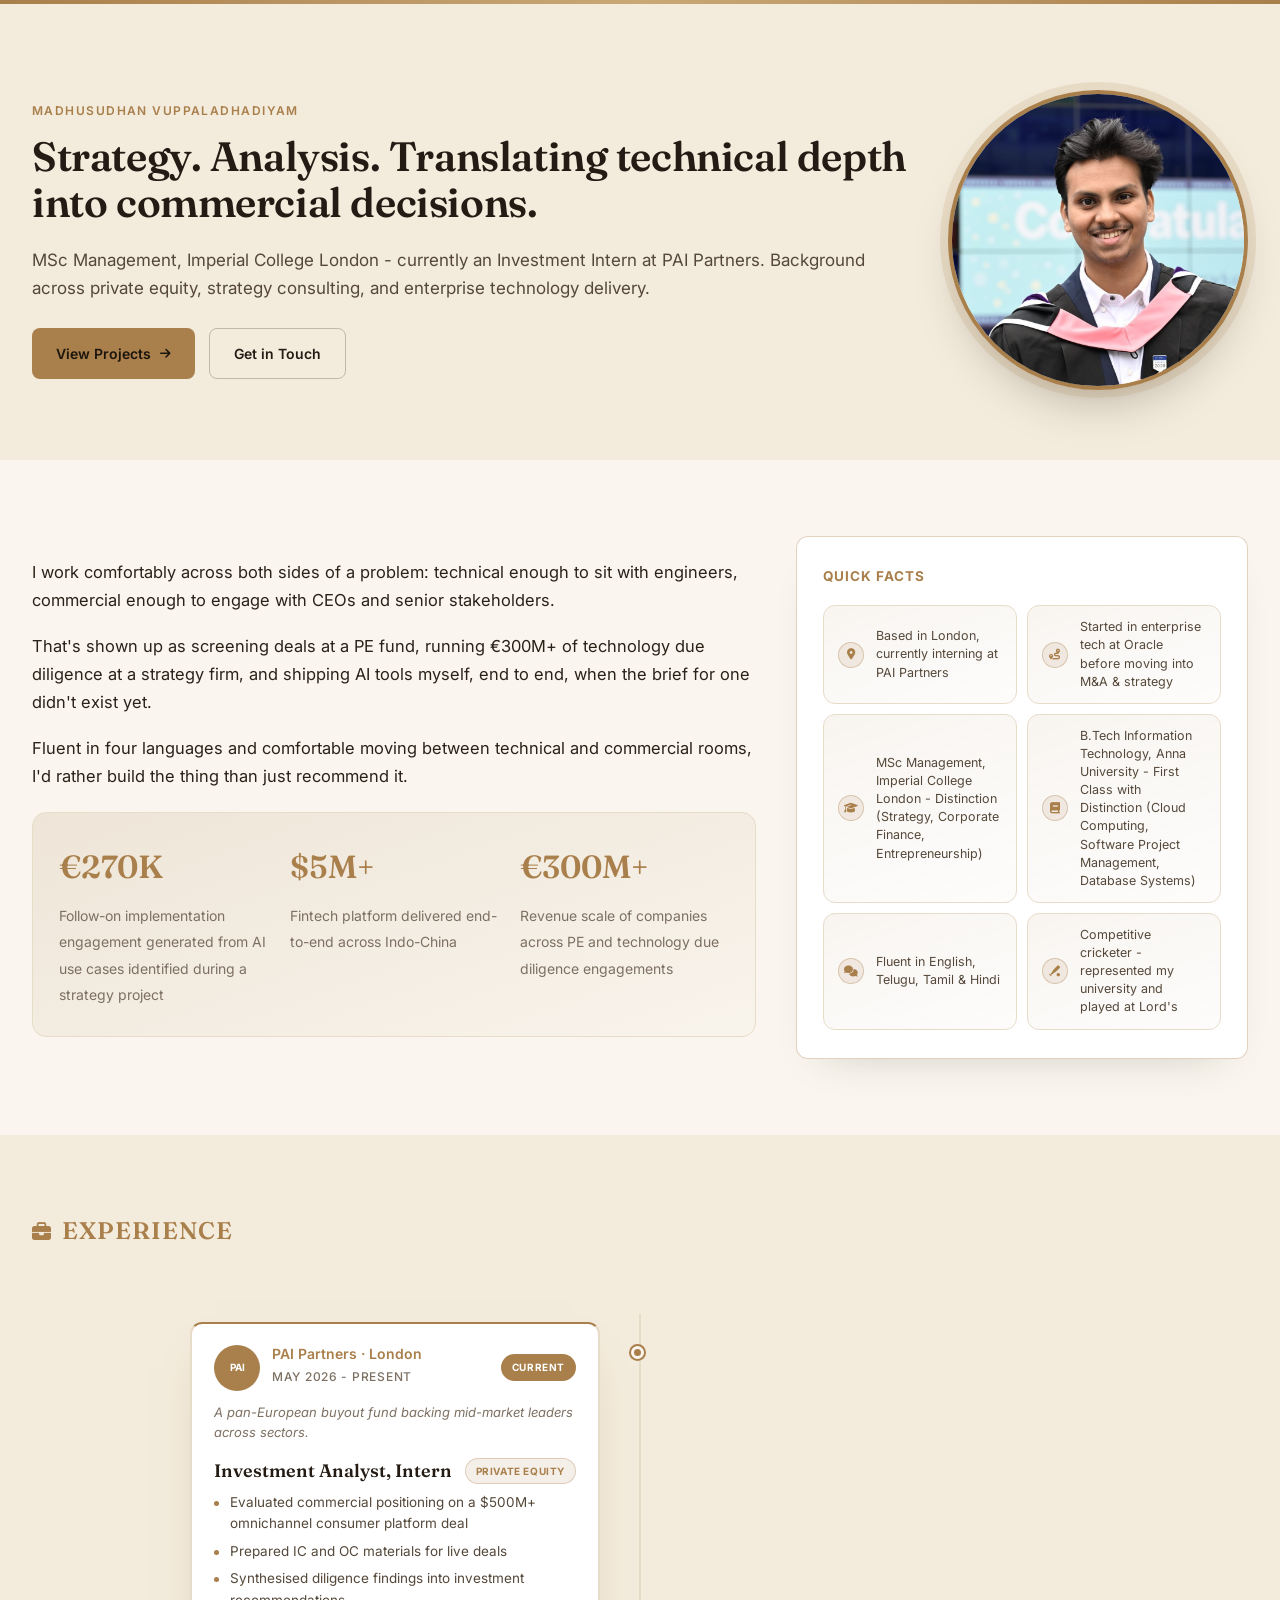
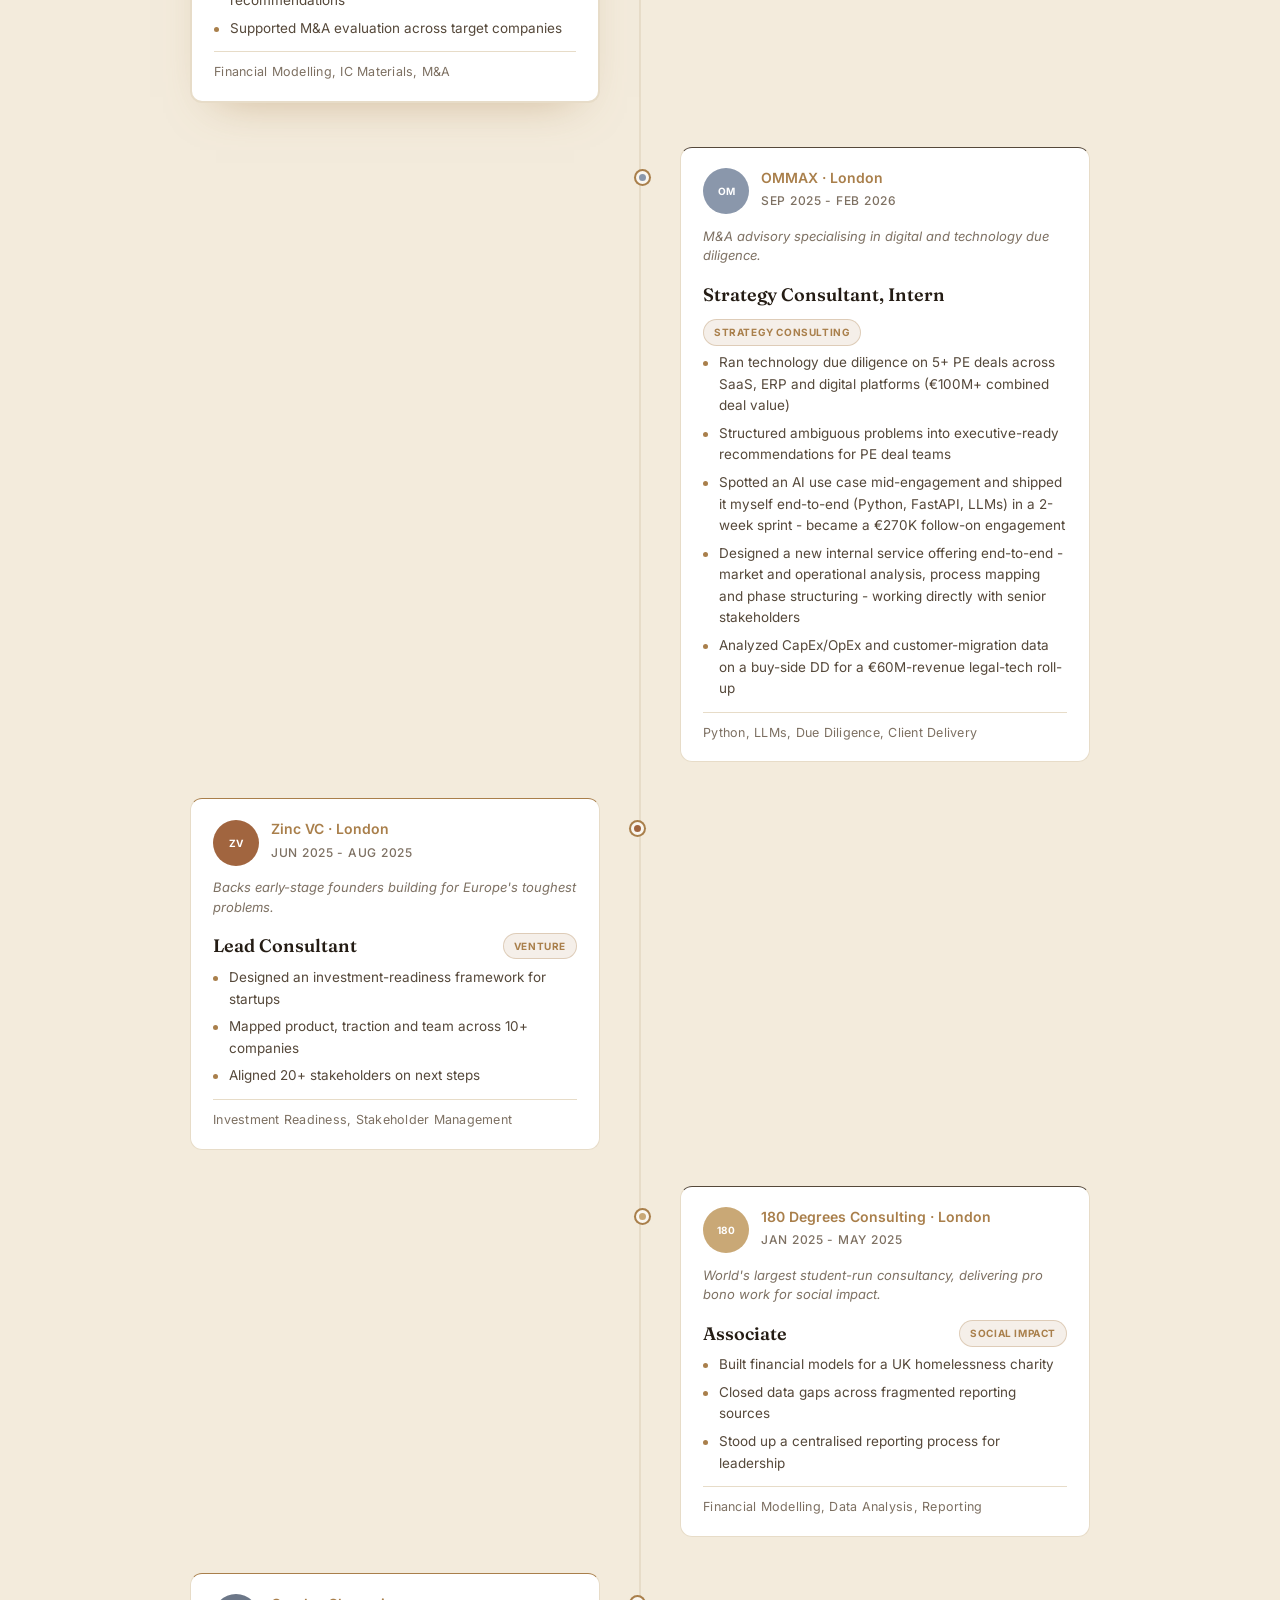
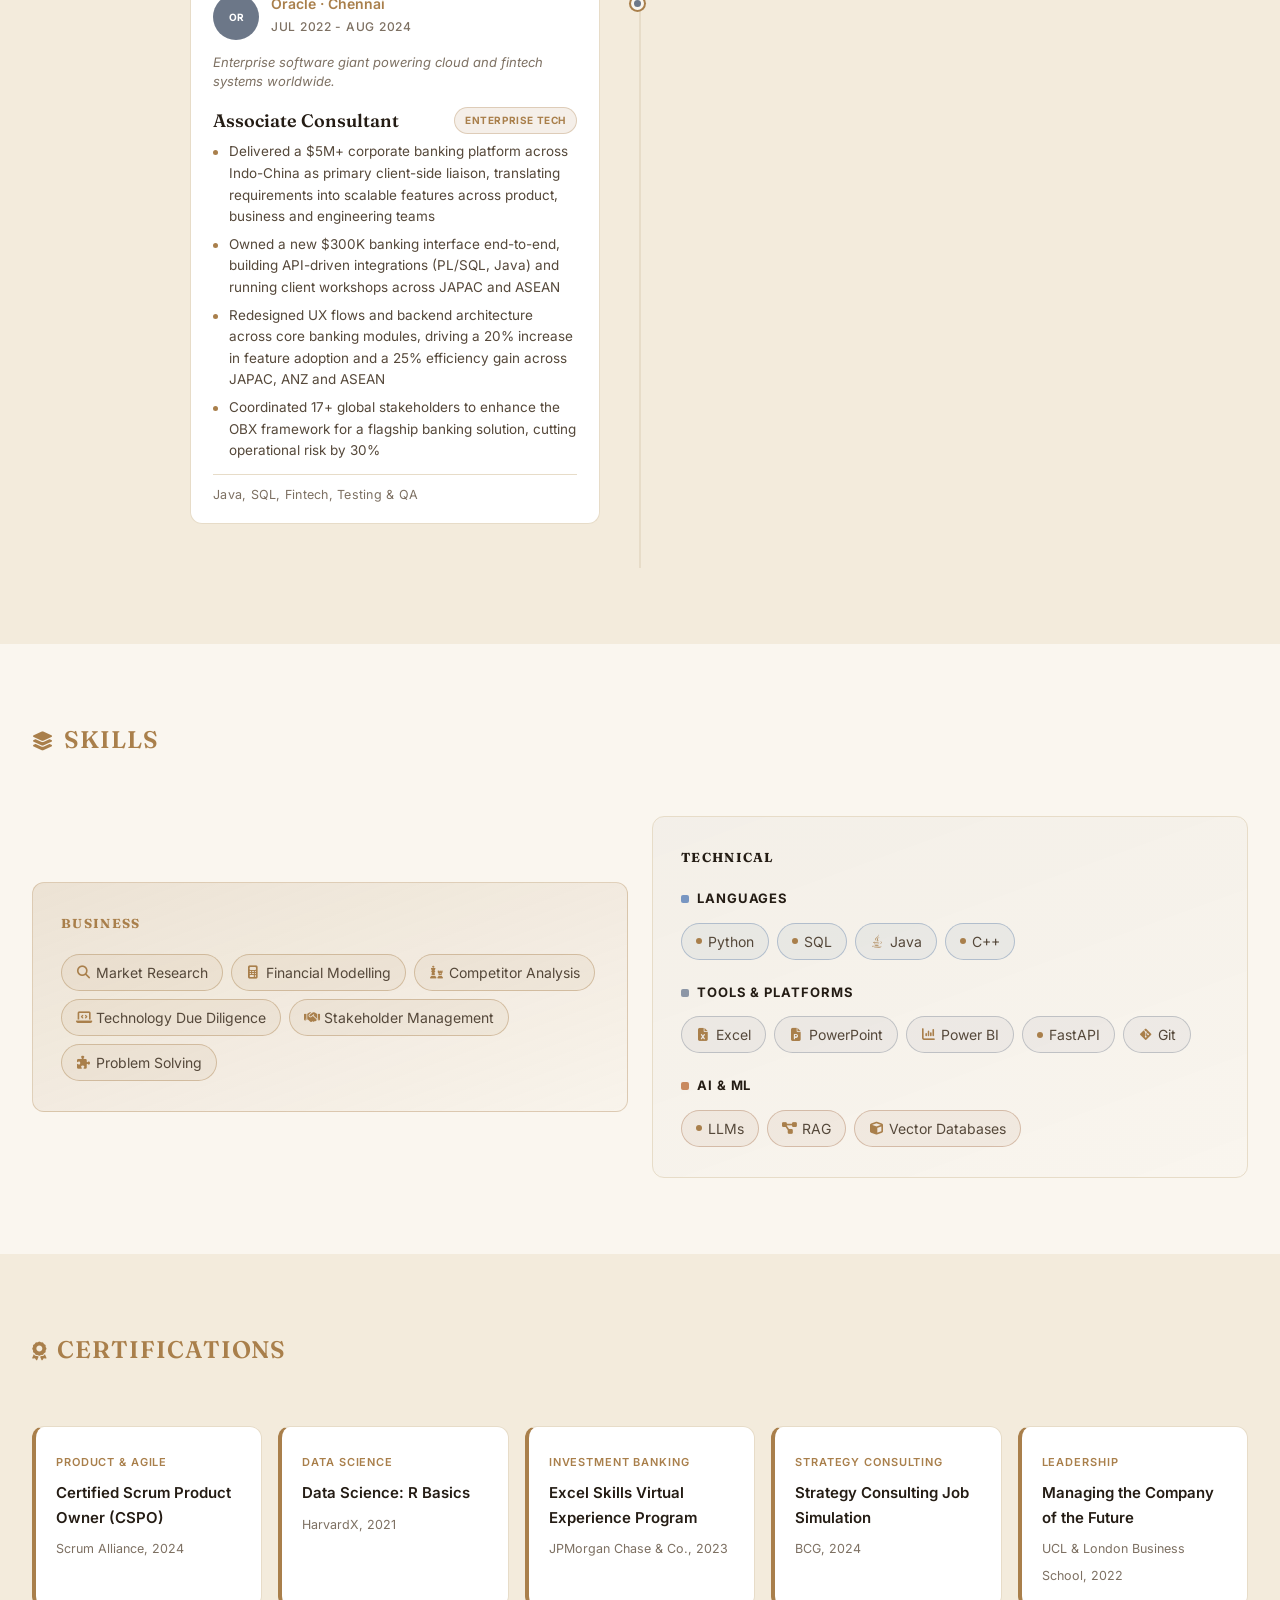
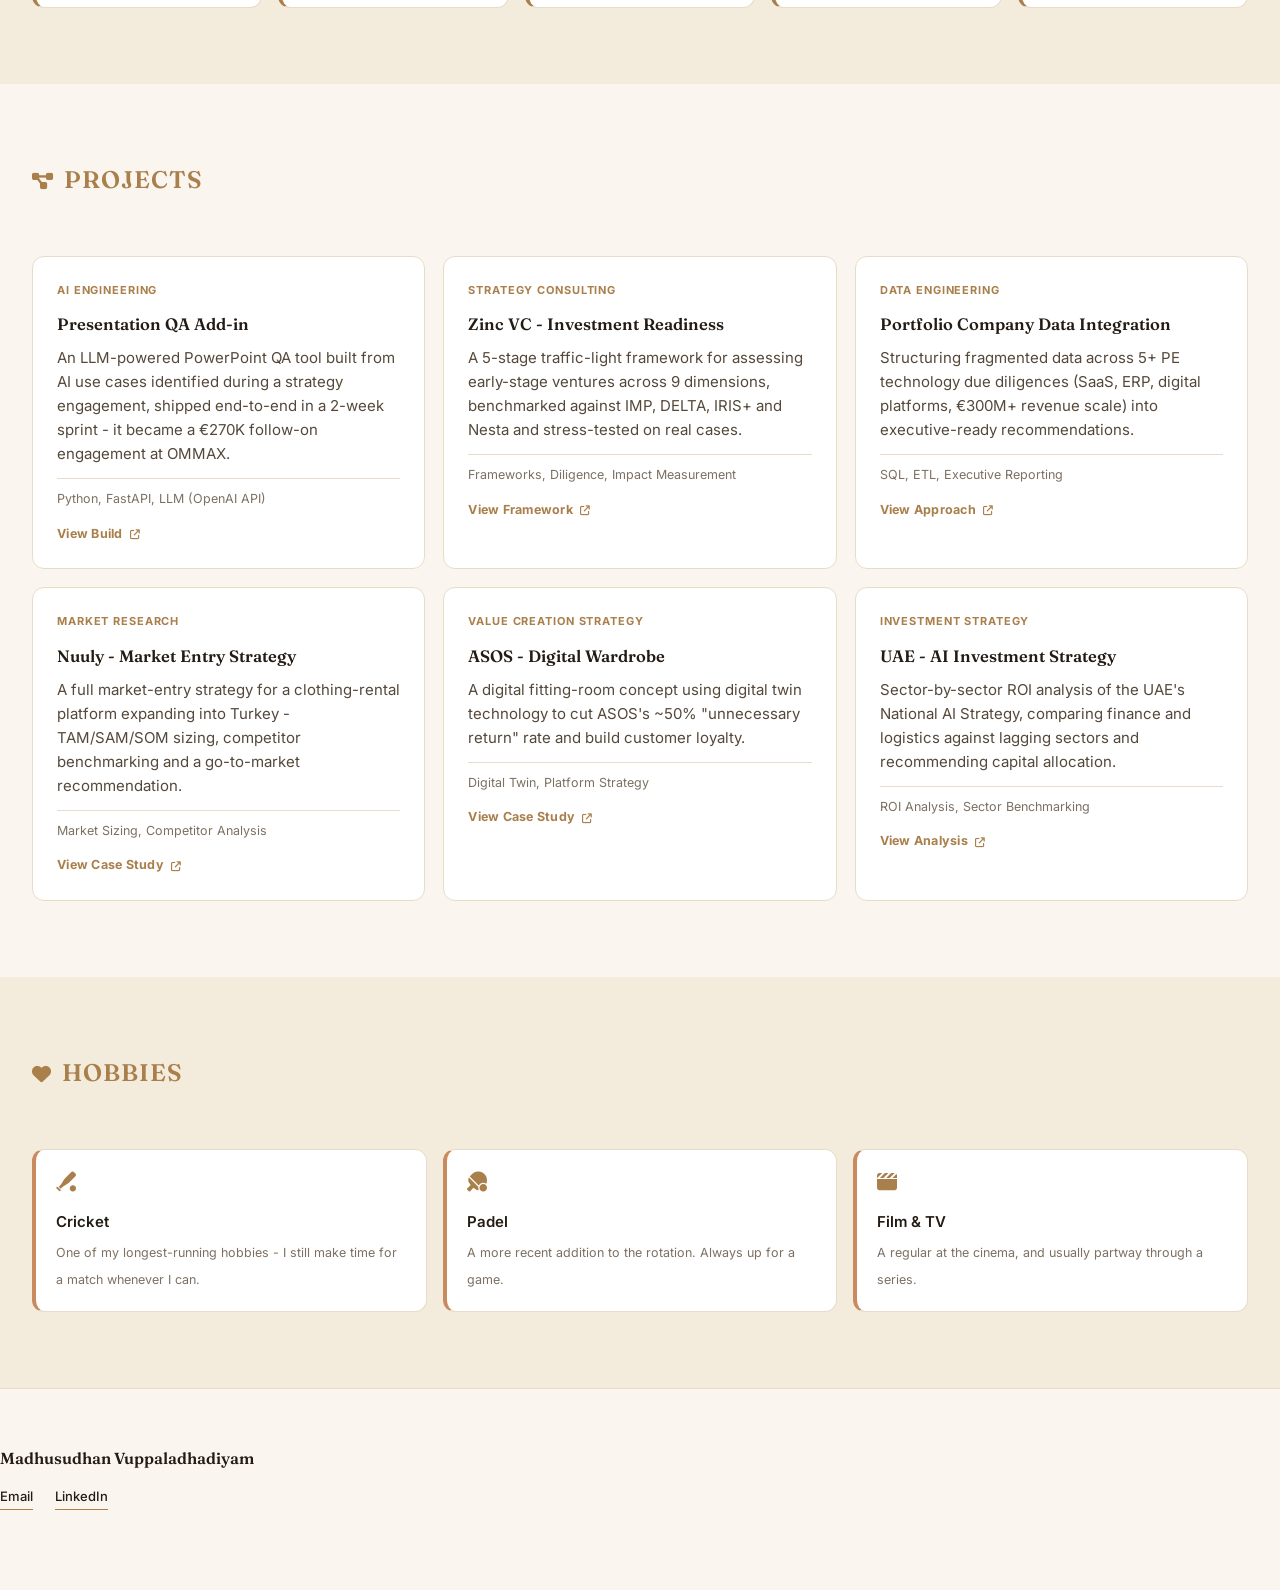
==== commit 3d01eade: "Rebuild index.html with SSR fallback content and updated Experience data" ====
--- a/index.html
+++ b/index.html
@@ -1 +1 @@
-<!DOCTYPE html><html lang="en"><head><meta charset="UTF-8"><meta name="viewport" content="width=device-width, initial-scale=1.0"><title>Madhusudhan Vuppaladhadiyam</title><link rel="preconnect" href="https://fonts.googleapis.com"><link href="https://fonts.googleapis.com/css2?family=Inter:wght@400;500;600&family=Fraunces:opsz,wght@9..144,500;9..144,600&display=swap" rel="stylesheet"><link rel="stylesheet" href="style.css?v=13"><link rel="stylesheet" href="style2.css?v=8"><link rel="stylesheet" href="style3.css?v=16"><link rel="stylesheet" href="style3b.css?v=2"><link rel="stylesheet" href="style3c.css?v=1"><link rel="stylesheet" href="style4.css?v=2"><link rel="stylesheet" href="https://cdnjs.cloudflare.com/ajax/libs/font-awesome/6.5.1/css/all.min.css"></head><body><header class="hero"><div class="hero-grid"><div class="hero-text"><p class="eyebrow">Madhusudhan Vuppaladhadiyam</p><h1>Strategy. Analysis. Translating technical depth into commercial decisions.</h1><p class="tagline">MSc Management, Imperial College London - currently an Investment Intern at PAI Partners. Background across private equity, strategy consulting, and enterprise technology delivery.</p><div class="hero-cta"><a href="#projects" class="btn-primary">View Projects<i class="fa-solid fa-arrow-right"></i></a><a href="mailto:madhusudhan7401@gmail.com" class="btn-outline">Get in Touch</a></div></div><div class="hero-photo"><img src="profile.jpg?v=2" alt="Madhusudhan Vuppaladhadiyam"></div></div></header><main><section class="about" id="about"><div class="wrap"><div class="about-grid"><div class="about-main"><p>I work comfortably across both sides of a problem: technical enough to sit with engineers, commercial enough to engage with CEOs and senior stakeholders.</p><p>That's shown up as screening deals at a PE fund, running &euro;300M+ of technology due diligence at a strategy firm, and shipping AI tools myself, end to end, when the brief for one didn't exist yet.</p><p>Fluent in four languages and comfortable moving between technical and commercial rooms, I'd rather build the thing than just recommend it.</p><div class="impact-grid"><div class="impact-stat"><span class="impact-num">&euro;270K</span><span class="impact-label">Follow-on implementation engagement generated from AI use cases identified during a strategy project</span></div><div class="impact-stat"><span class="impact-num">$5M+</span><span class="impact-label">Fintech platform delivered end-to-end across Indo-China</span></div><div class="impact-stat"><span class="impact-num">&euro;300M+</span><span class="impact-label">Revenue scale of companies across PE and technology due diligence engagements</span></div></div></div><aside class="quick-facts-card"><h4>Quick Facts</h4><div id="quick-facts"></div></aside></div></div></section><section class="exp-edu" id="experience"><div class="wrap"><h2><i class="fa-solid fa-briefcase"></i>Experience</h2><div class="timeline" id="timeline"></div></div></section><section class="skills" id="skills"><div class="wrap"><h2><i class="fa-solid fa-layer-group"></i>Skills</h2><div class="skills-panel" id="skills-panel"></div></div></section><section class="certifications" id="certifications"><div class="wrap"><h2><i class="fa-solid fa-award"></i>Certifications</h2><div class="cert-grid" id="cert-grid"></div></div></section><section class="projects" id="projects"><div class="wrap"><h2><i class="fa-solid fa-diagram-project"></i>Projects</h2><div class="project-grid" id="projects-grid"></div></div></section><section class="interests" id="interests"><div class="wrap"><h2><i class="fa-solid fa-heart"></i>Hobbies</h2><div class="cert-grid" id="hobby-grid"></div></div></section></main><footer><p>Madhusudhan Vuppaladhadiyam</p><div class="links"><a href="mailto:madhusudhan7401@gmail.com">Email</a><a href="https://www.linkedin.com/in/madhusudhan-vuppaladhadiyam007" target="_blank" rel="noopener">LinkedIn</a></div></footer><script src="data.js?v=14"></script><script src="data2.js?v=2"></script><script src="app.js?v=14"></script></body></html>
+<!DOCTYPE html><html lang="en"><head><meta charset="UTF-8"><meta name="viewport" content="width=device-width, initial-scale=1.0"><title>Madhusudhan Vuppaladhadiyam</title><link rel="preconnect" href="https://fonts.googleapis.com"><link href="https://fonts.googleapis.com/css2?family=Inter:wght@400;500;600&family=Fraunces:opsz,wght@9..144,500;9..144,600&display=swap" rel="stylesheet"><link rel="stylesheet" href="style.css?v=13"><link rel="stylesheet" href="style2.css?v=8"><link rel="stylesheet" href="style3.css?v=16"><link rel="stylesheet" href="style3b.css?v=2"><link rel="stylesheet" href="style3c.css?v=1"><link rel="stylesheet" href="style4.css?v=2"><link rel="stylesheet" href="https://cdnjs.cloudflare.com/ajax/libs/font-awesome/6.5.1/css/all.min.css"></head><body><header class="hero"><div class="hero-grid"><div class="hero-text"><p class="eyebrow">Madhusudhan Vuppaladhadiyam</p><h1>Strategy. Analysis. Translating technical depth into commercial decisions.</h1><p class="tagline">MSc Management, Imperial College London - currently an Investment Intern at PAI Partners. Background across private equity, strategy consulting, and enterprise technology delivery.</p><div class="hero-cta"><a href="#projects" class="btn-primary">View Projects<i class="fa-solid fa-arrow-right"></i></a><a href="mailto:madhusudhan7401@gmail.com" class="btn-outline">Get in Touch</a></div></div><div class="hero-photo"><img src="profile.jpg?v=2" alt="Madhusudhan Vuppaladhadiyam"></div></div></header><main><section class="about" id="about"><div class="wrap"><div class="about-grid"><div class="about-main"><p>I work comfortably across both sides of a problem: technical enough to sit with engineers, commercial enough to engage with CEOs and senior stakeholders.</p><p>That's shown up as screening deals at a PE fund, running &euro;300M+ of technology due diligence at a strategy firm, and shipping AI tools myself, end to end, when the brief for one didn't exist yet.</p><p>Fluent in four languages and comfortable moving between technical and commercial rooms, I'd rather build the thing than just recommend it.</p><div class="impact-grid"><div class="impact-stat"><span class="impact-num">&euro;270K</span><span class="impact-label">Follow-on implementation engagement generated from AI use cases identified during a strategy project</span></div><div class="impact-stat"><span class="impact-num">$5M+</span><span class="impact-label">Fintech platform delivered end-to-end across Indo-China</span></div><div class="impact-stat"><span class="impact-num">&euro;300M+</span><span class="impact-label">Revenue scale of companies across PE and technology due diligence engagements</span></div></div></div><aside class="quick-facts-card"><h4>Quick Facts</h4><div id="quick-facts"><div class="qf-fact"><span class="qf-badge"><i class="fa-solid fa-location-dot"></i></span><span>Based in London, currently interning at PAI Partners</span></div><div class="qf-fact"><span class="qf-badge"><i class="fa-solid fa-route"></i></span><span>Started in enterprise tech at Oracle before moving into M&amp;A &amp; strategy</span></div><div class="qf-fact"><span class="qf-badge"><i class="fa-solid fa-graduation-cap"></i></span><span>MSc Management, Imperial College London - Distinction (Strategy, Corporate Finance, Entrepreneurship)</span></div><div class="qf-fact"><span class="qf-badge"><i class="fa-solid fa-book"></i></span><span>B.Tech Information Technology, Anna University - First Class with Distinction (Cloud Computing, Software Project Management, Database Systems)</span></div><div class="qf-fact"><span class="qf-badge"><i class="fa-solid fa-comments"></i></span><span>Fluent in English, Telugu, Tamil &amp; Hindi</span></div><div class="qf-fact"><span class="qf-badge"><i class="fa-solid fa-baseball-bat-ball"></i></span><span>Competitive cricketer - represented my university and played at Lord's</span></div></div></aside></div></div></section><section class="exp-edu" id="experience"><div class="wrap"><h2><i class="fa-solid fa-briefcase"></i>Experience</h2><div class="timeline" id="timeline"><div class="tl-item current"><span class="tl-dot sw0"></span><div class="tl-card"><div class="tl-card-top"><span class="tl-co-logo"><img src="https://www.google.com/s2/favicons?sz=128&domain=paipartners.com" alt="" onerror="lf(this,'PAI','sw0')"></span><div class="tl-co-info"><span class="tl-org">PAI Partners &middot; London</span><span class="tl-date">May 2026 - Present</span></div><span class="tl-current-badge">Current</span></div><p class="tl-co-blurb">A pan-European buyout fund backing mid-market leaders across sectors.</p><div class="tl-role-row"><h3>Investment Analyst, Intern</h3><span class="tl-sector">Private Equity</span></div><ul class="tl-bullets"><li>Evaluated commercial positioning on a $500M+ omnichannel consumer platform deal</li><li>Prepared IC and OC materials for live deals</li><li>Synthesised diligence findings into investment recommendations</li><li>Supported M&amp;A evaluation across target companies</li></ul><span class="tl-tags">Financial Modelling, IC Materials, M&amp;A</span></div></div><div class="tl-item"><span class="tl-dot sw1"></span><div class="tl-card"><div class="tl-card-top"><span class="tl-co-logo"><img src="https://www.google.com/s2/favicons?sz=128&domain=ommax.com" alt="" onerror="lf(this,'OM','sw1')"></span><div class="tl-co-info"><span class="tl-org">OMMAX &middot; London</span><span class="tl-date">Sep 2025 - Feb 2026</span></div></div><p class="tl-co-blurb">M&amp;A advisory specialising in digital and technology due diligence.</p><div class="tl-role-row"><h3>Strategy Consultant, Intern</h3><span class="tl-sector">Strategy Consulting</span></div><ul class="tl-bullets"><li>Ran technology due diligence on 5+ PE deals across SaaS, ERP and digital platforms (&euro;100M+ combined deal value)</li><li>Structured ambiguous problems into executive-ready recommendations for PE deal teams</li><li>Spotted an AI use case mid-engagement and shipped it myself end-to-end (Python, FastAPI, LLMs) in a 2-week sprint - became a &euro;270K follow-on engagement</li><li>Designed a new internal service offering end-to-end - market and operational analysis, process mapping and phase structuring - working directly with senior stakeholders</li><li>Analyzed CapEx/OpEx and customer-migration data on a buy-side DD for a &euro;60M-revenue legal-tech roll-up</li></ul><span class="tl-tags">Python, LLMs, Due Diligence, Client Delivery</span></div></div><div class="tl-item"><span class="tl-dot sw2"></span><div class="tl-card"><div class="tl-card-top"><span class="tl-co-logo"><img src="https://www.google.com/s2/favicons?sz=128&domain=zinc.vc" alt="" onerror="lf(this,'ZV','sw2')"></span><div class="tl-co-info"><span class="tl-org">Zinc VC &middot; London</span><span class="tl-date">Jun 2025 - Aug 2025</span></div></div><p class="tl-co-blurb">Backs early-stage founders building for Europe's toughest problems.</p><div class="tl-role-row"><h3>Lead Consultant</h3><span class="tl-sector">Venture</span></div><ul class="tl-bullets"><li>Designed an investment-readiness framework for startups</li><li>Mapped product, traction and team across 10+ companies</li><li>Aligned 20+ stakeholders on next steps</li></ul><span class="tl-tags">Investment Readiness, Stakeholder Management</span></div></div><div class="tl-item"><span class="tl-dot sw3"></span><div class="tl-card"><div class="tl-card-top"><span class="tl-co-logo"><img src="https://www.google.com/s2/favicons?sz=128&domain=180dc.org" alt="" onerror="lf(this,'180','sw3')"></span><div class="tl-co-info"><span class="tl-org">180 Degrees Consulting &middot; London</span><span class="tl-date">Jan 2025 - May 2025</span></div></div><p class="tl-co-blurb">World's largest student-run consultancy, delivering pro bono work for social impact.</p><div class="tl-role-row"><h3>Associate</h3><span class="tl-sector">Social Impact</span></div><ul class="tl-bullets"><li>Built financial models for a UK homelessness charity</li><li>Closed data gaps across fragmented reporting sources</li><li>Stood up a centralised reporting process for leadership</li></ul><span class="tl-tags">Financial Modelling, Data Analysis, Reporting</span></div></div><div class="tl-item"><span class="tl-dot sw4"></span><div class="tl-card"><div class="tl-card-top"><span class="tl-co-logo"><img src="https://www.google.com/s2/favicons?sz=128&domain=oracle.com" alt="" onerror="lf(this,'OR','sw4')"></span><div class="tl-co-info"><span class="tl-org">Oracle &middot; Chennai</span><span class="tl-date">Jul 2022 - Aug 2024</span></div></div><p class="tl-co-blurb">Enterprise software giant powering cloud and fintech systems worldwide.</p><div class="tl-role-row"><h3>Associate Consultant</h3><span class="tl-sector">Enterprise Tech</span></div><ul class="tl-bullets"><li>Delivered a $5M+ corporate banking platform across Indo-China as primary client-side liaison, translating requirements into scalable features across product, business and engineering teams</li><li>Owned a new $300K banking interface end-to-end, building API-driven integrations (PL/SQL, Java) and running client workshops across JAPAC and ASEAN</li><li>Redesigned UX flows and backend architecture across core banking modules, driving a 20% increase in feature adoption and a 25% efficiency gain across JAPAC, ANZ and ASEAN</li><li>Coordinated 17+ global stakeholders to enhance the OBX framework for a flagship banking solution, cutting operational risk by 30%</li></ul><span class="tl-tags">Java, SQL, Fintech, Testing &amp; QA</span></div></div></div></div></section><section class="skills" id="skills"><div class="wrap"><h2><i class="fa-solid fa-layer-group"></i>Skills</h2><div class="skills-panel" id="skills-panel"><div class="skills-col skills-biz"><h3 class="skills-col-h">Business</h3><div class="pills"><span class="cat-a">Market Research</span><span class="cat-a">Financial Modelling</span><span class="cat-a">Competitor Analysis</span><span class="cat-a">Technology Due Diligence</span><span class="cat-a">Stakeholder Management</span><span class="cat-a">Problem Solving</span></div></div><div class="skills-col skills-tech"><h3 class="skills-col-h">Technical</h3><div class="skill-group cat-b"><h4>Languages</h4><div class="pills"><span class="hi cat-b"><img src="https://cdn.simpleicons.org/python" onerror="pf(this)">Python</span><span class="cat-b">SQL</span><span class="hi cat-b"><i class="fa-brands fa-java ic-java"></i>Java</span><span class="hi cat-b"><img src="https://cdn.simpleicons.org/cplusplus" onerror="pf(this)">C++</span></div></div><div class="skill-group cat-d"><h4>Tools &amp; Platforms</h4><div class="pills"><span class="hi cat-d"><i class="fa-solid fa-file-excel ic-excel"></i>Excel</span><span class="hi cat-d"><i class="fa-solid fa-file-powerpoint ic-ppt"></i>PowerPoint</span><span class="hi cat-d"><i class="fa-solid fa-chart-column ic-pbi"></i>Power BI</span><span class="hi cat-d"><img src="https://cdn.simpleicons.org/fastapi" onerror="pf(this)">FastAPI</span><span class="hi cat-d"><i class="fa-brands fa-git-alt"></i>Git</span></div></div><div class="skill-group cat-c"><h4>AI &amp; ML</h4><div class="pills"><span class="cat-c">LLMs</span><span class="hi cat-c"><i class="fa-solid fa-diagram-project"></i>RAG</span><span class="hi cat-c"><i class="fa-solid fa-cube"></i>Vector Databases</span></div></div></div></div></div></section><section class="certifications" id="certifications"><div class="wrap"><h2><i class="fa-solid fa-award"></i>Certifications</h2><div class="cert-grid" id="cert-grid"><div class="cert-card"><span class="cert-cat">Product &amp; Agile</span><p>Certified Scrum Product Owner (CSPO)</p><span class="cert-year">Scrum Alliance, 2024</span></div><div class="cert-card"><span class="cert-cat">Data Science</span><p>Data Science: R Basics</p><span class="cert-year">HarvardX, 2021</span></div><div class="cert-card"><span class="cert-cat">Investment Banking</span><p>Excel Skills Virtual Experience Program</p><span class="cert-year">JPMorgan Chase &amp; Co., 2023</span></div><div class="cert-card"><span class="cert-cat">Strategy Consulting</span><p>Strategy Consulting Job Simulation</p><span class="cert-year">BCG, 2024</span></div><div class="cert-card"><span class="cert-cat">Leadership</span><p>Managing the Company of the Future</p><span class="cert-year">UCL &amp; London Business School, 2022</span></div></div></div></section><section class="projects" id="projects"><div class="wrap"><h2><i class="fa-solid fa-diagram-project"></i>Projects</h2><div class="project-grid" id="projects-grid"><a class="project-card" href="projects/presentation-qa-addin.html" target="_blank" rel="noopener"><span class="proj-cat">AI Engineering</span><h3>Presentation QA Add-in</h3><p>An LLM-powered PowerPoint QA tool built from AI use cases identified during a strategy engagement, shipped end-to-end in a 2-week sprint - it became a &euro;270K follow-on engagement at OMMAX.</p><span class="proj-tech">Python, FastAPI, LLM (OpenAI API)</span><span class="proj-cta">View Build<i class="fa-solid fa-arrow-up-right-from-square"></i></span></a><a class="project-card" href="projects/zinc-consulting.html" target="_blank" rel="noopener"><span class="proj-cat">Strategy Consulting</span><h3>Zinc VC - Investment Readiness</h3><p>A 5-stage traffic-light framework for assessing early-stage ventures across 9 dimensions, benchmarked against IMP, DELTA, IRIS+ and Nesta and stress-tested on real cases.</p><span class="proj-tech">Frameworks, Diligence, Impact Measurement</span><span class="proj-cta">View Framework<i class="fa-solid fa-arrow-up-right-from-square"></i></span></a><a class="project-card" href="projects/portfolio-data-integration.html" target="_blank" rel="noopener"><span class="proj-cat">Data Engineering</span><h3>Portfolio Company Data Integration</h3><p>Structuring fragmented data across 5+ PE technology due diligences (SaaS, ERP, digital platforms, &euro;300M+ revenue scale) into executive-ready recommendations.</p><span class="proj-tech">SQL, ETL, Executive Reporting</span><span class="proj-cta">View Approach<i class="fa-solid fa-arrow-up-right-from-square"></i></span></a><a class="project-card" href="projects/nuuly-market-entry.html" target="_blank" rel="noopener"><span class="proj-cat">Market Research</span><h3>Nuuly - Market Entry Strategy</h3><p>A full market-entry strategy for a clothing-rental platform expanding into Turkey - TAM/SAM/SOM sizing, competitor benchmarking and a go-to-market recommendation.</p><span class="proj-tech">Market Sizing, Competitor Analysis</span><span class="proj-cta">View Case Study<i class="fa-solid fa-arrow-up-right-from-square"></i></span></a><a class="project-card" href="projects/asos-digital-wardrobe.html" target="_blank" rel="noopener"><span class="proj-cat">Value Creation Strategy</span><h3>ASOS - Digital Wardrobe</h3><p>A digital fitting-room concept using digital twin technology to cut ASOS's ~50% "unnecessary return" rate and build customer loyalty.</p><span class="proj-tech">Digital Twin, Platform Strategy</span><span class="proj-cta">View Case Study<i class="fa-solid fa-arrow-up-right-from-square"></i></span></a><a class="project-card" href="projects/uae-ai-investment.html" target="_blank" rel="noopener"><span class="proj-cat">Investment Strategy</span><h3>UAE - AI Investment Strategy</h3><p>Sector-by-sector ROI analysis of the UAE's National AI Strategy, comparing finance and logistics against lagging sectors and recommending capital allocation.</p><span class="proj-tech">ROI Analysis, Sector Benchmarking</span><span class="proj-cta">View Analysis<i class="fa-solid fa-arrow-up-right-from-square"></i></span></a></div></div></section><section class="interests" id="interests"><div class="wrap"><h2><i class="fa-solid fa-heart"></i>Hobbies</h2><div class="cert-grid" id="hobby-grid"><div class="cert-card hobby-card"><i class="fa-solid fa-baseball-bat-ball hobby-icon"></i><p>Cricket</p><span class="cert-year">One of my longest-running hobbies - I still make time for a match whenever I can.</span></div><div class="cert-card hobby-card"><i class="fa-solid fa-table-tennis-paddle-ball hobby-icon"></i><p>Padel</p><span class="cert-year">A more recent addition to the rotation. Always up for a game.</span></div><div class="cert-card hobby-card"><i class="fa-solid fa-clapperboard hobby-icon"></i><p>Film &amp; TV</p><span class="cert-year">A regular at the cinema, and usually partway through a series.</span></div></div></div></section></main><footer><p>Madhusudhan Vuppaladhadiyam</p><div class="links"><a href="mailto:madhusudhan7401@gmail.com">Email</a><a href="https://www.linkedin.com/in/madhusudhan-vuppaladhadiyam007" target="_blank" rel="noopener">LinkedIn</a></div></footer><script src="data.js?v=15"></script><script src="data2.js?v=2"></script><script src="app.js?v=14"></script></body></html>
